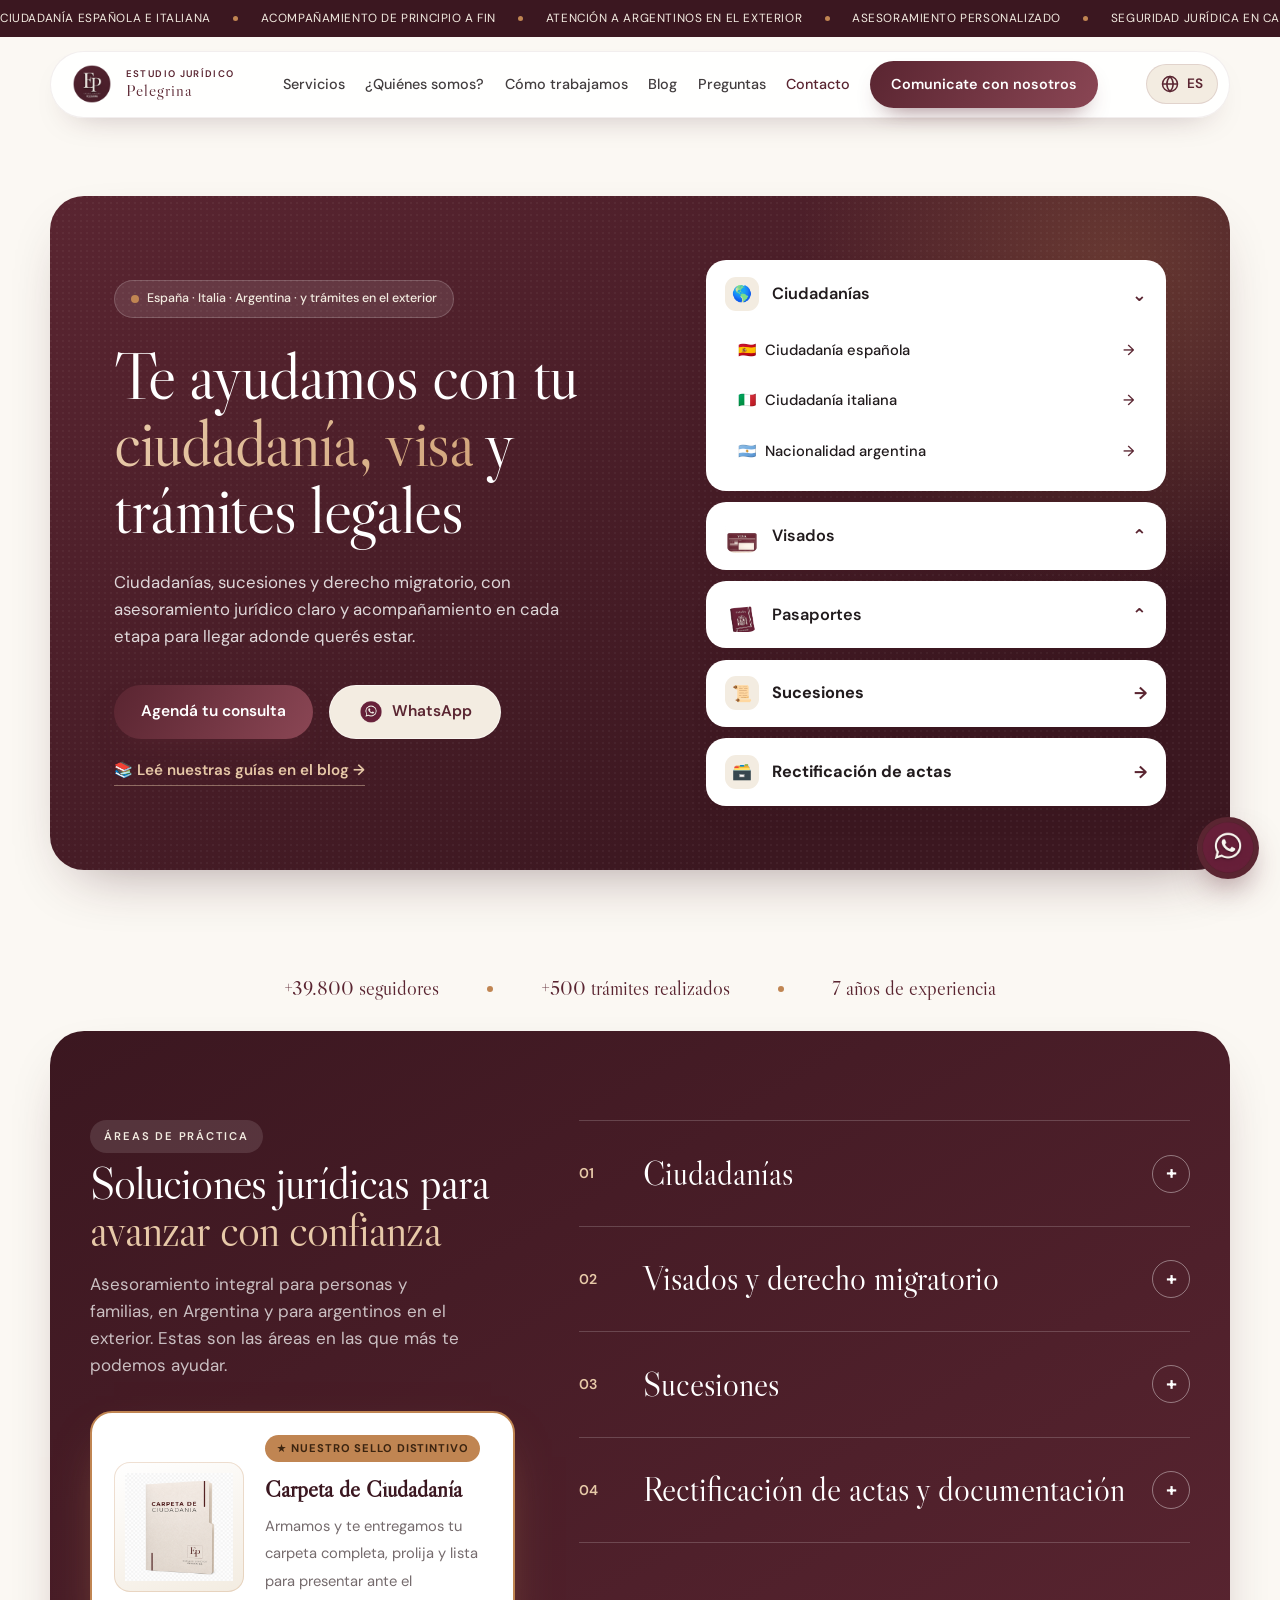
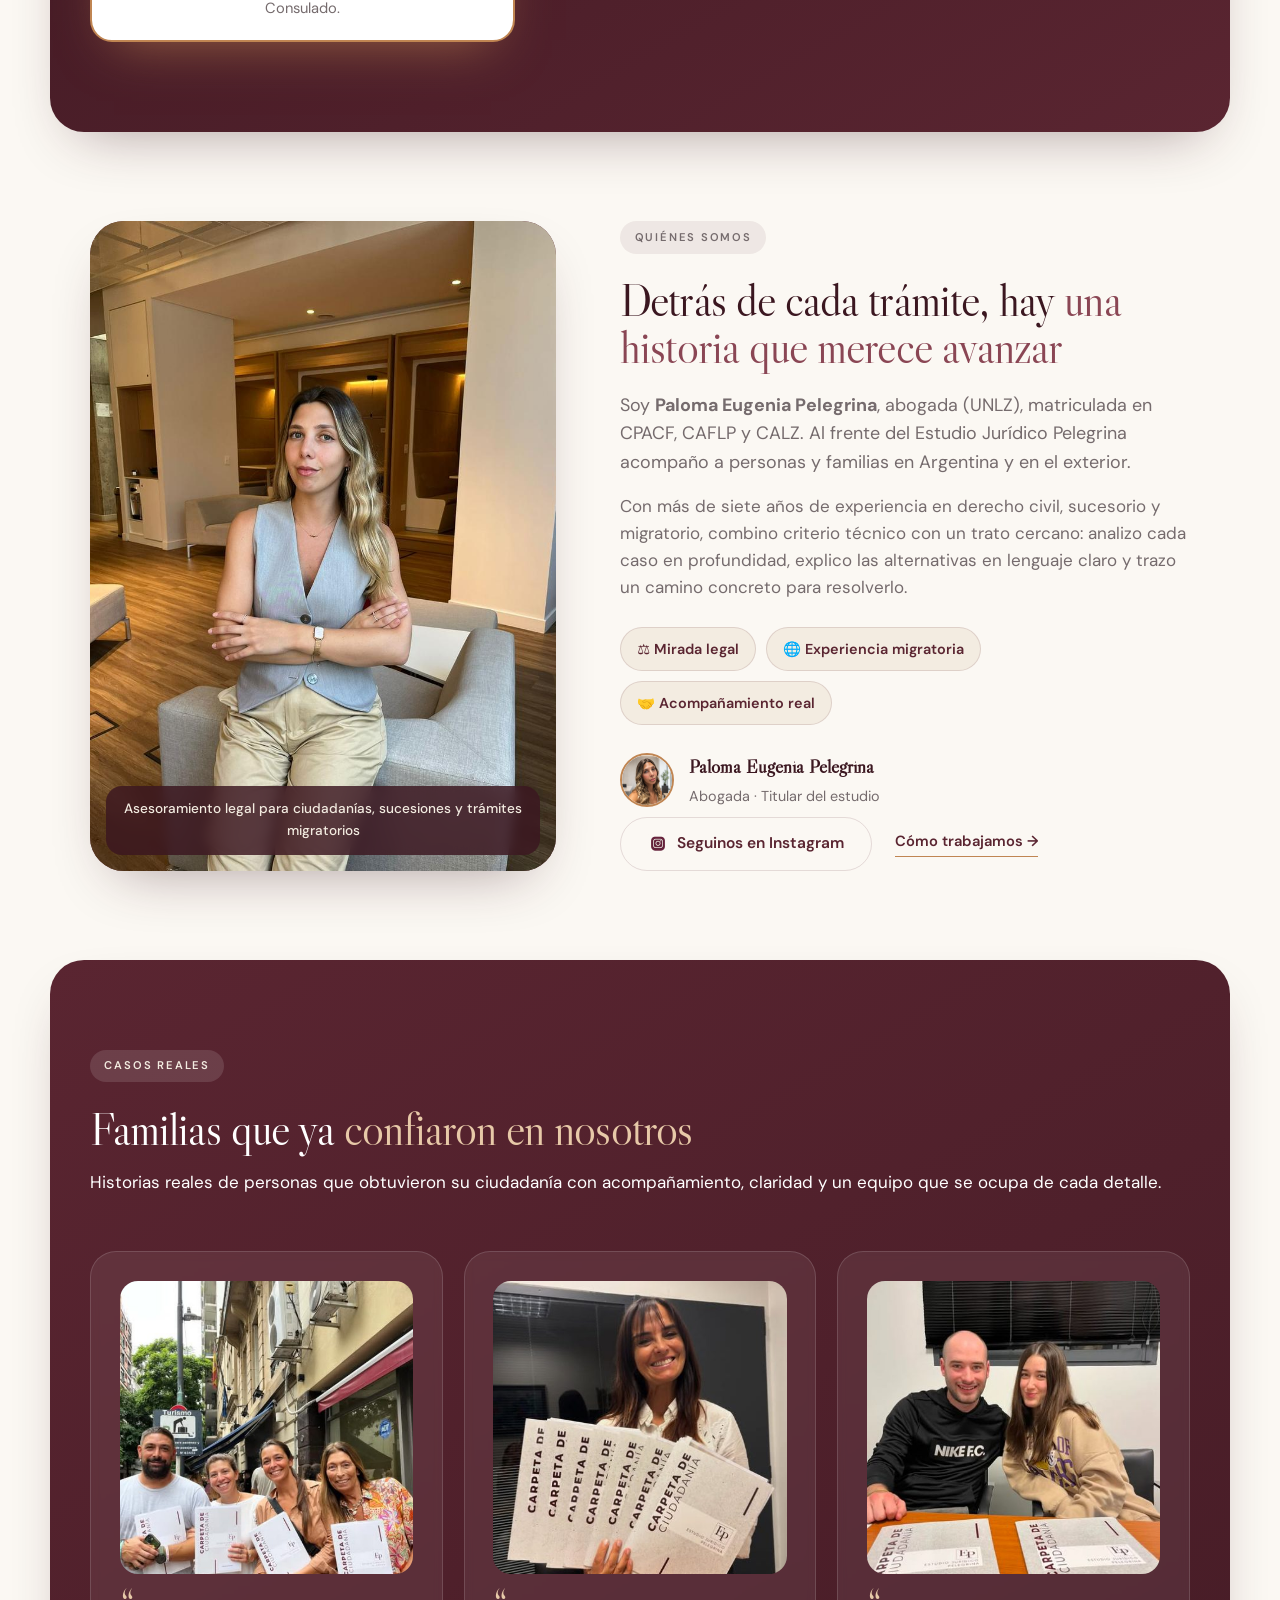
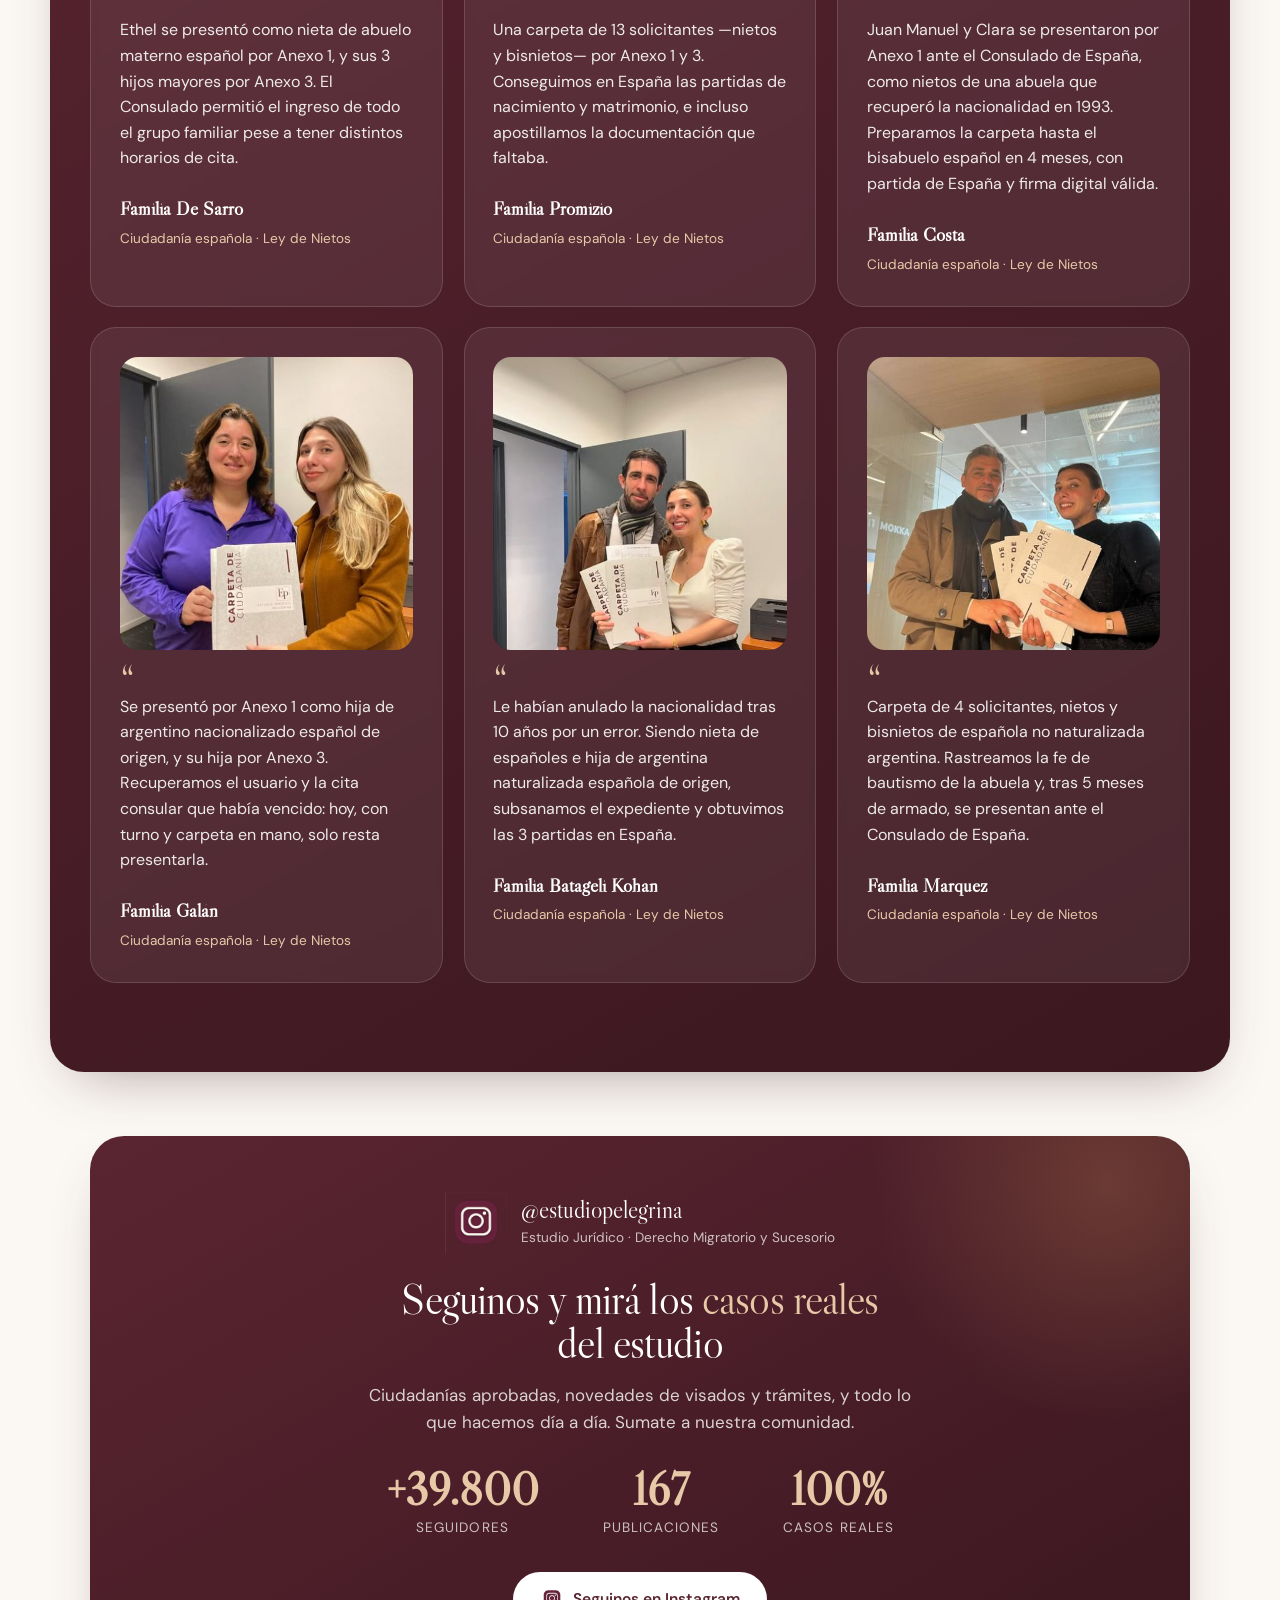
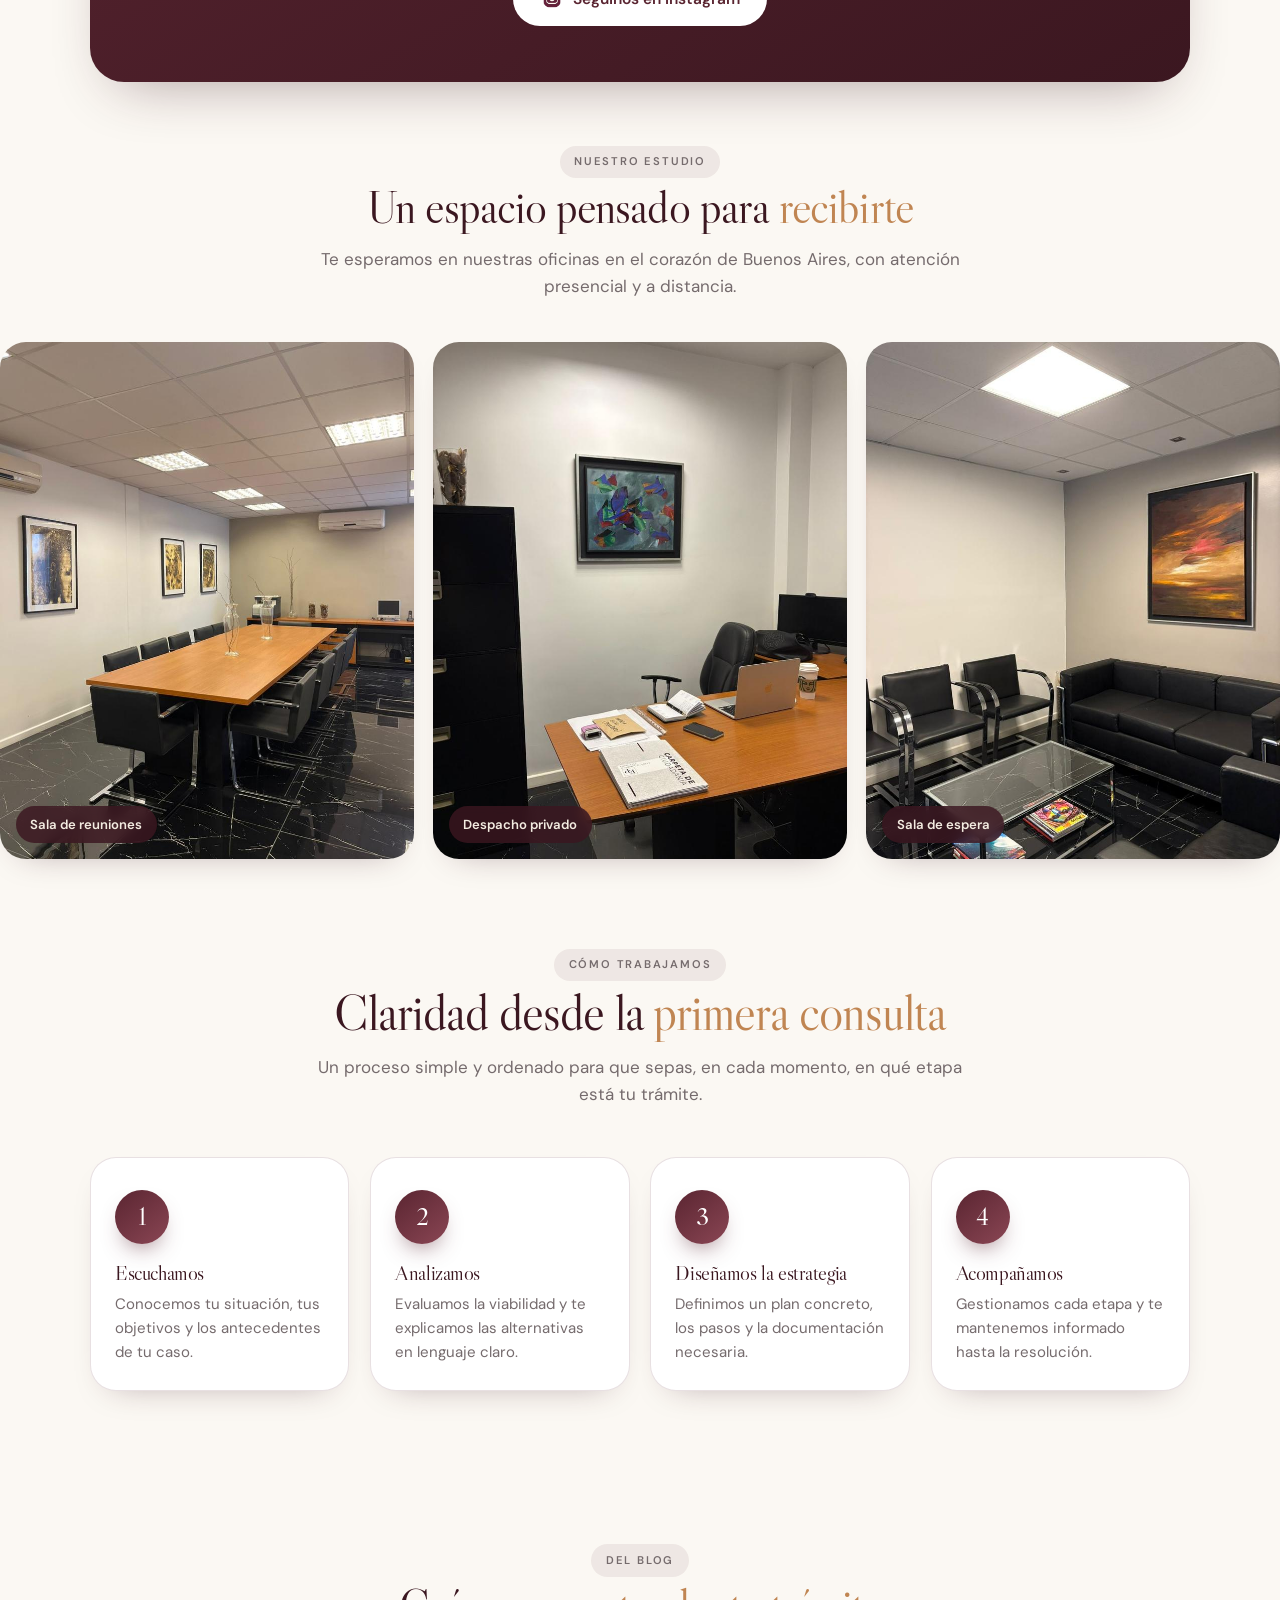
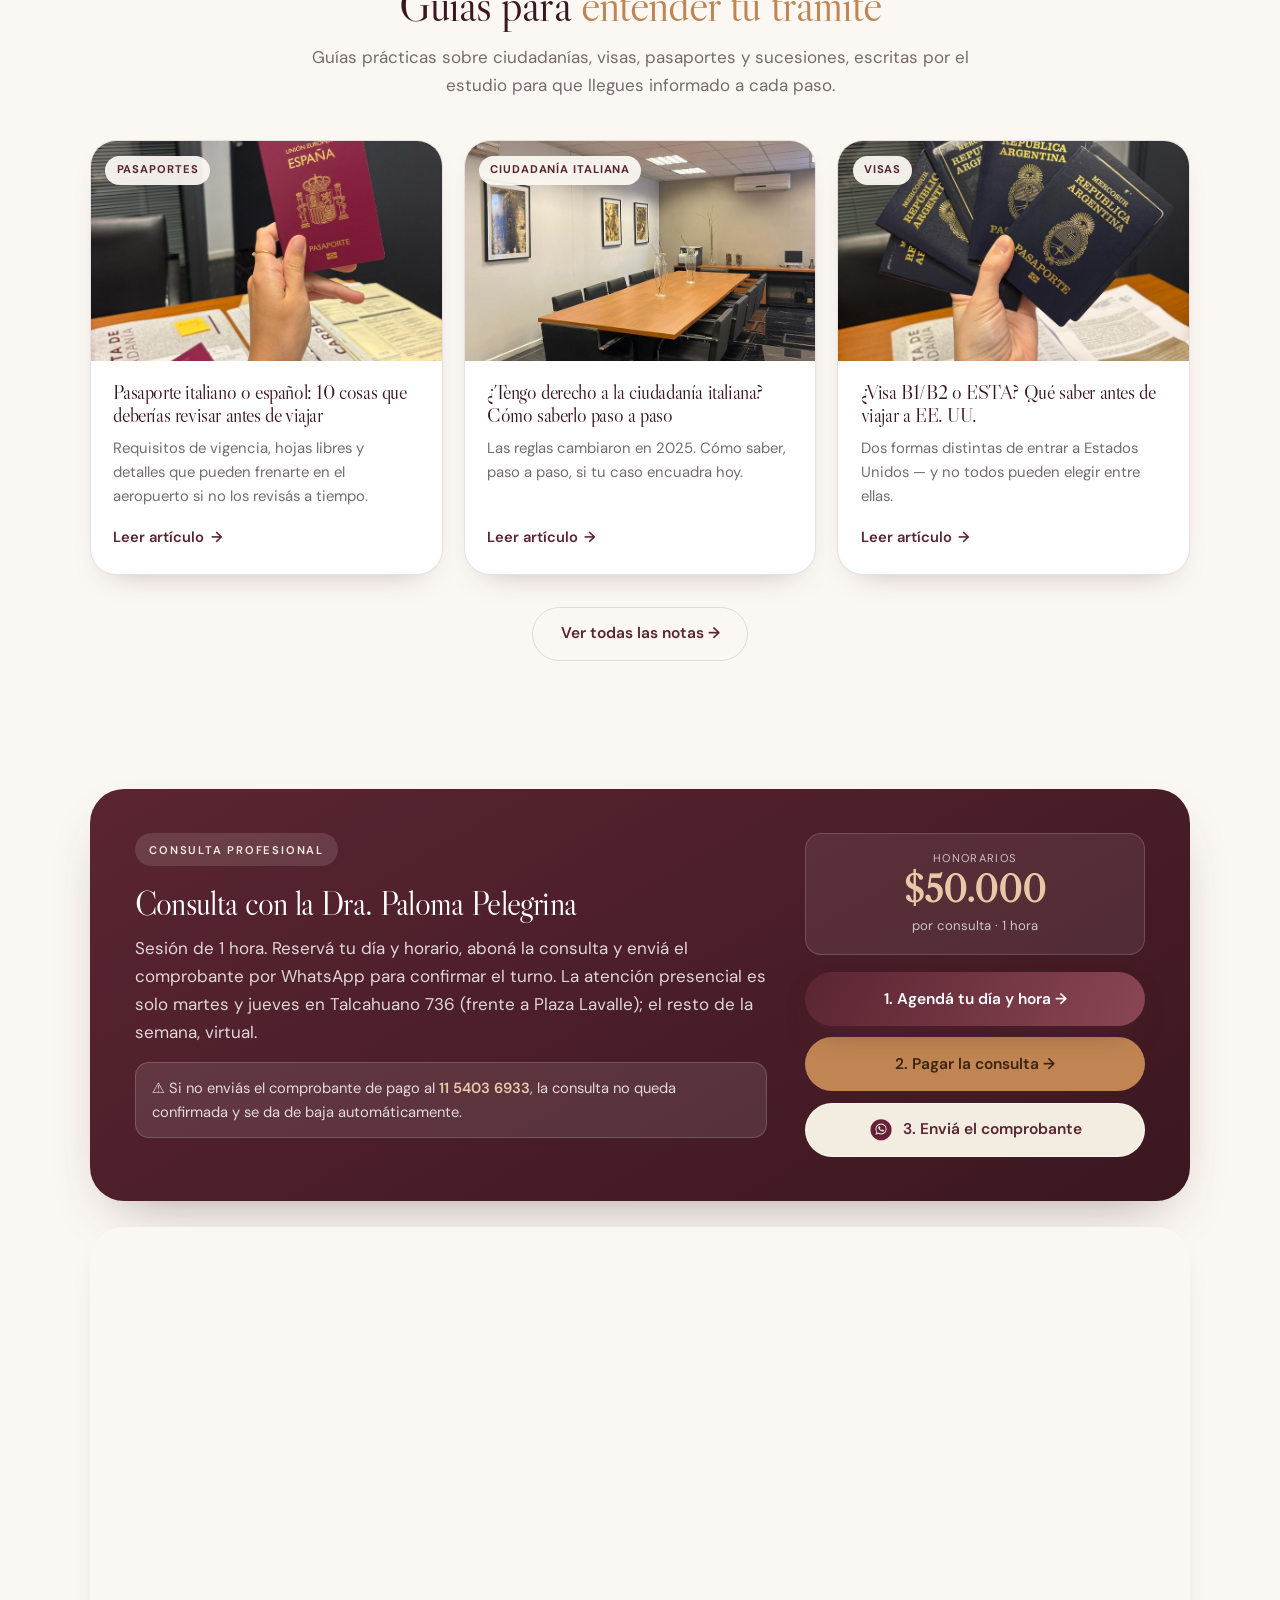
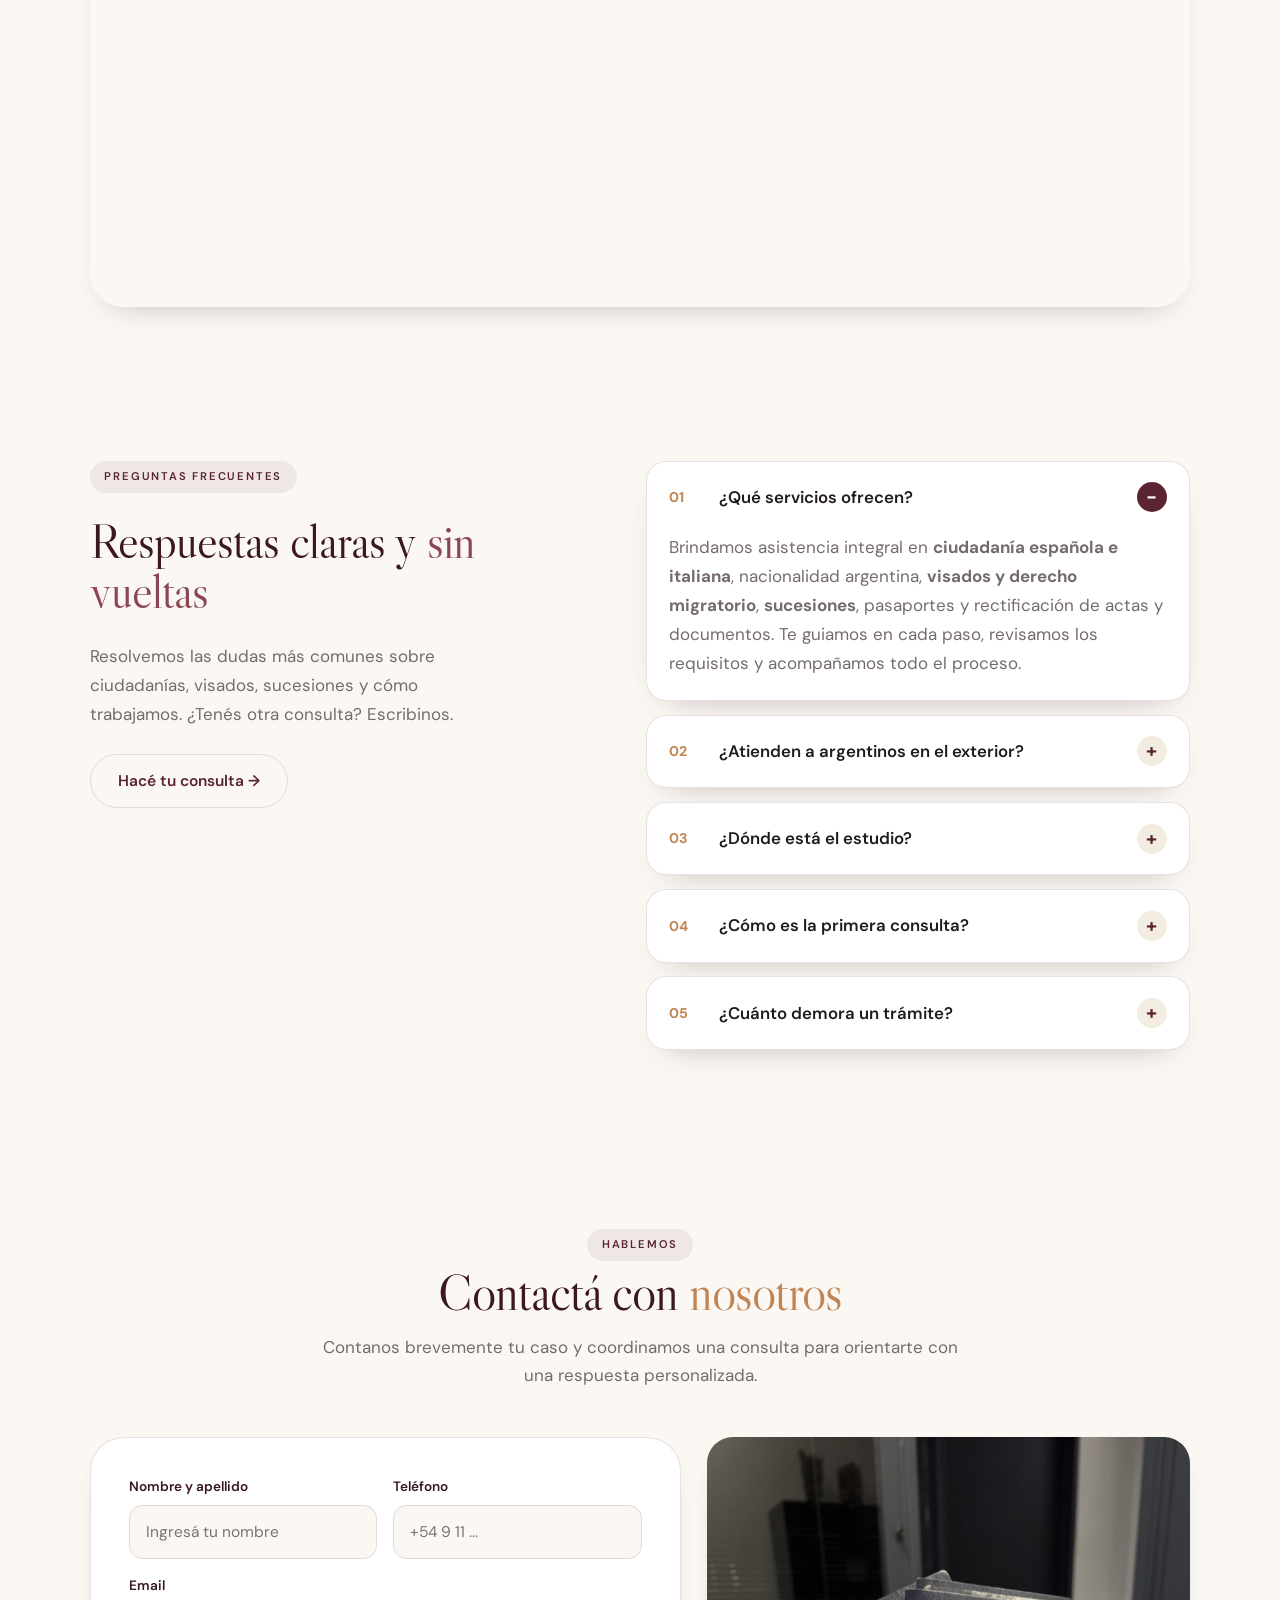
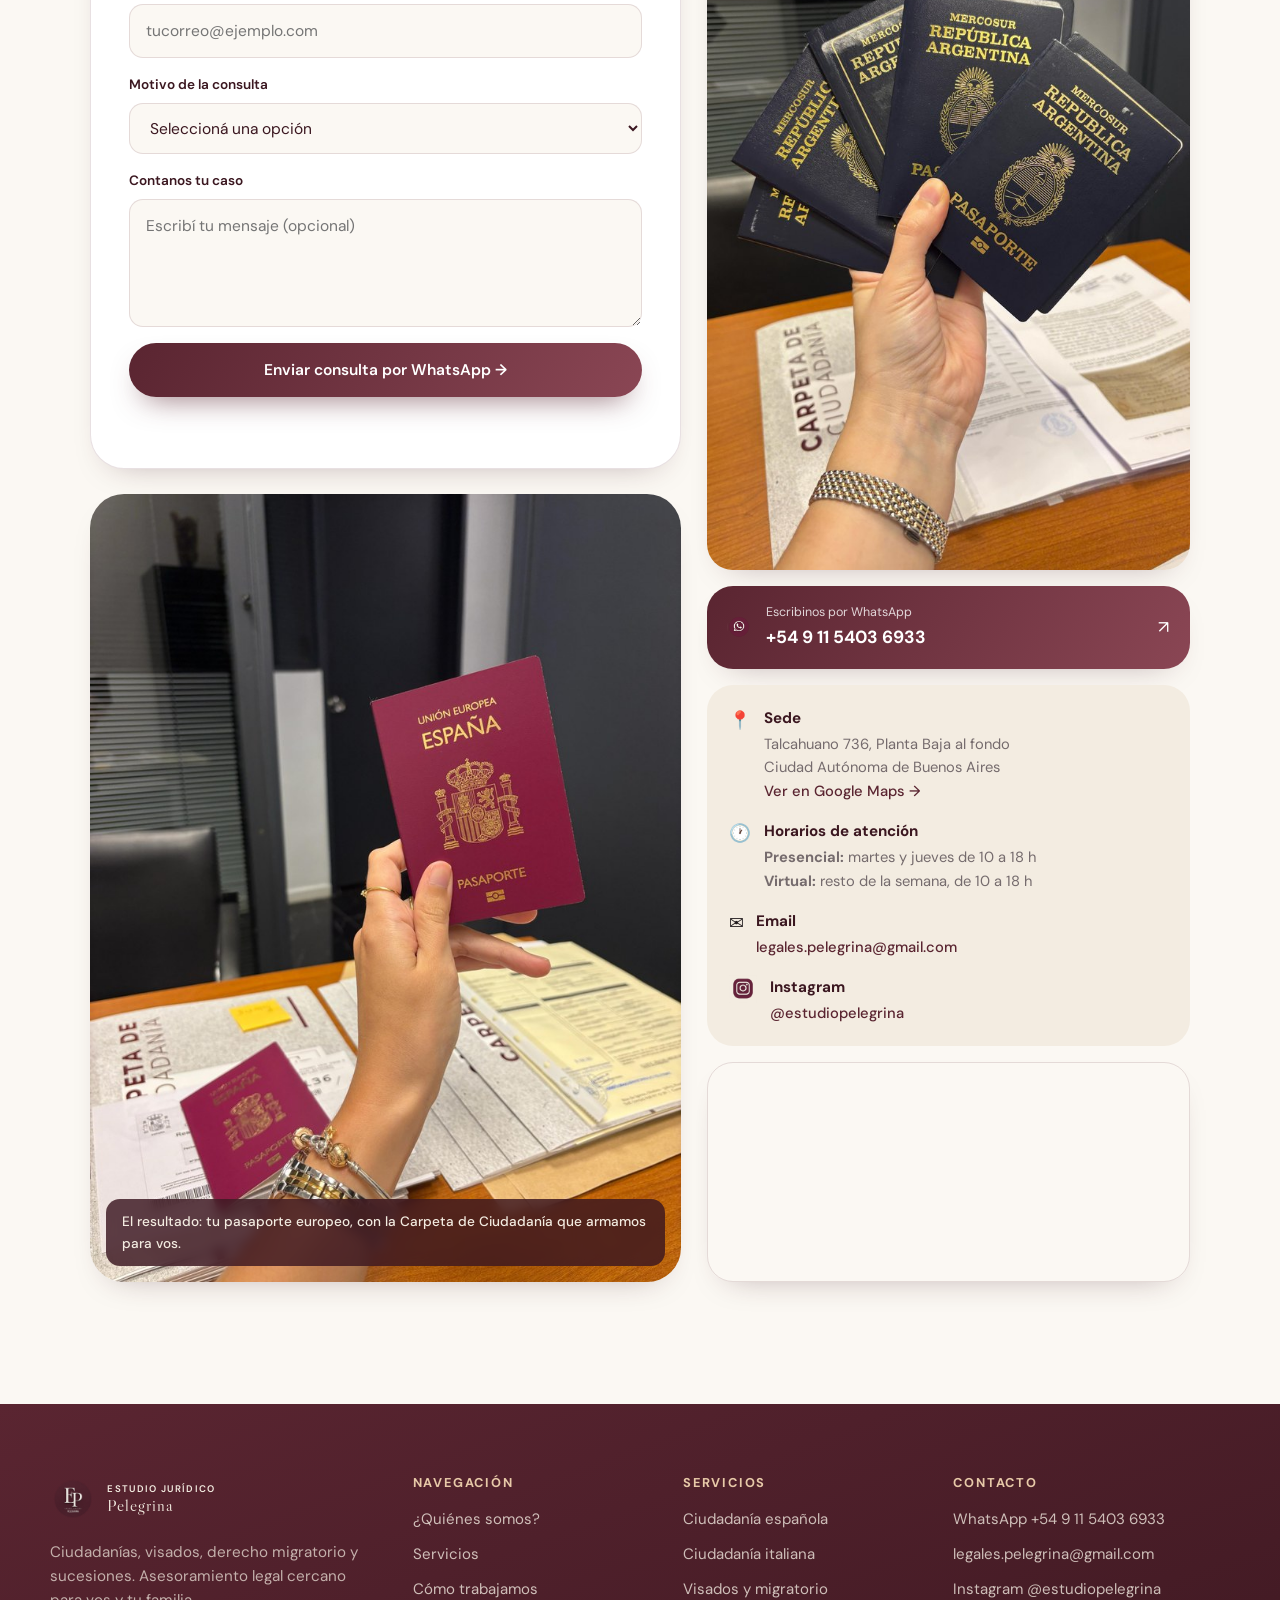
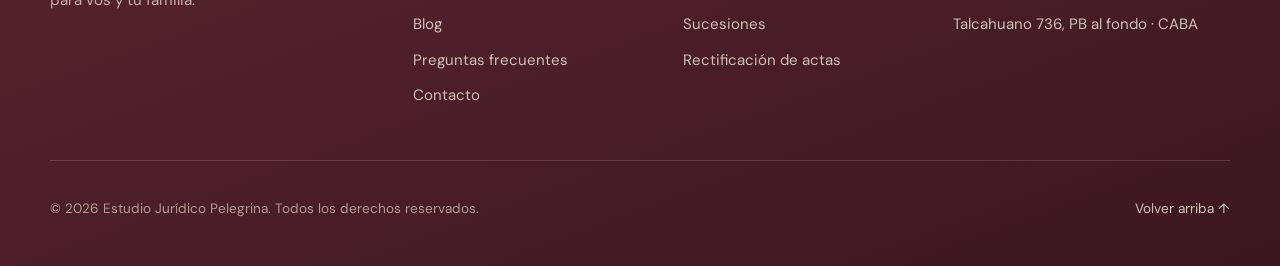
==== index.html @ 00e7d19c "Cambiar CTA del menú a "Comunicate con nosotros" que abre WhatsApp - El botón destacado del menú (vi" ====
<!doctype html>
<html lang="es">
<head>
  <meta charset="UTF-8">
  <meta name="viewport" content="width=device-width,initial-scale=1">
  <meta name="description" content="Estudio Jurídico Pelegrina. Ciudadanías española e italiana, visados, derecho migratorio y sucesiones. Asesoramiento legal cercano en Buenos Aires y para argentinos en el exterior.">
  <meta name="theme-color" content="#5A2531">
  <meta property="og:type" content="website">
  <meta property="og:locale" content="es_AR">
  <meta property="og:url" content="https://estudiopelegrina.com.ar/">
  <meta property="og:title" content="Estudio Jurídico Pelegrina · Ciudadanías, visados y sucesiones">
  <meta property="og:description" content="Ciudadanía española e italiana, visados, derecho migratorio y sucesiones. Asesoramiento legal cercano para vos y tu familia.">
  <meta property="og:image" content="https://estudiopelegrina.com.ar/oficina-1.jpg">
  <meta name="twitter:card" content="summary_large_image">
  <script type="application/ld+json">
  {
    "@context": "https://schema.org",
    "@type": "LegalService",
    "name": "Estudio Jurídico Pelegrina",
    "description": "Estudio jurídico especializado en ciudadanía española e italiana, visados, derecho migratorio y sucesiones. Asesoramiento legal para personas y familias en Argentina y en el exterior.",
    "url": "https://estudiopelegrina.com.ar/",
    "logo": "https://estudiopelegrina.com.ar/logo.png",
    "image": "https://estudiopelegrina.com.ar/oficina-1.jpg",
    "telephone": "+5491154036933",
    "email": "legales.pelegrina@gmail.com",
    "priceRange": "$$",
    "address": {
      "@type": "PostalAddress",
      "streetAddress": "Talcahuano 736, Planta Baja al fondo",
      "addressLocality": "Ciudad Autónoma de Buenos Aires",
      "addressRegion": "CABA",
      "addressCountry": "AR"
    },
    "areaServed": ["Argentina", "España", "Italia", "Estados Unidos"],
    "openingHoursSpecification": [{
      "@type": "OpeningHoursSpecification",
      "dayOfWeek": ["Tuesday", "Thursday"],
      "opens": "10:00",
      "closes": "18:00"
    }],
    "founder": {
      "@type": "Person",
      "name": "Paloma Eugenia Pelegrina",
      "jobTitle": "Abogada"
    },
    "knowsAbout": ["Ciudadanía española", "Ciudadanía italiana", "Nacionalidad argentina", "Derecho migratorio", "Visados", "Sucesiones", "Rectificación de actas"],
    "sameAs": ["https://www.instagram.com/estudiopelegrina/"],
    "hasOfferCatalog": {
      "@type": "OfferCatalog",
      "name": "Áreas de práctica",
      "itemListElement": [
        {"@type": "Offer", "itemOffered": {"@type": "Service", "name": "Ciudadanía española e italiana"}},
        {"@type": "Offer", "itemOffered": {"@type": "Service", "name": "Visados y derecho migratorio"}},
        {"@type": "Offer", "itemOffered": {"@type": "Service", "name": "Sucesiones"}},
        {"@type": "Offer", "itemOffered": {"@type": "Service", "name": "Rectificación de actas y documentación"}}
      ]
    }
  }
  </script>
  <title>Estudio Jurídico Pelegrina · Ciudadanías, visados y sucesiones</title>
  <link rel="icon" href="logo.png" type="image/png">
  <link rel="apple-touch-icon" href="logo.png">
  <link rel="preconnect" href="https://fonts.googleapis.com">
  <link rel="preconnect" href="https://fonts.gstatic.com" crossorigin>
  <link href="https://fonts.googleapis.com/css2?family=DM+Sans:opsz,wght@9..40,400;9..40,500;9..40,600;9..40,700&family=Libre+Caslon+Display&display=swap" rel="stylesheet">
  <link rel="stylesheet" href="styles.css?v=12">
  <link rel="stylesheet" href="responsive.css?v=14">
</head>
<body>

  <!-- TICKER -->
  <div class="ticker" aria-hidden="true">
    <div class="ticker-track">
      <span data-i18n="tk.1">Ciudadanía española e italiana</span><i></i>
      <span data-i18n="tk.2">Acompañamiento de principio a fin</span><i></i>
      <span data-i18n="tk.3">Atención a argentinos en el exterior</span><i></i>
      <span data-i18n="tk.4">Asesoramiento personalizado</span><i></i>
      <span data-i18n="tk.5">Seguridad jurídica en cada paso</span><i></i>
      <span data-i18n="tk.1">Ciudadanía española e italiana</span><i></i>
      <span data-i18n="tk.2">Acompañamiento de principio a fin</span><i></i>
      <span data-i18n="tk.3">Atención a argentinos en el exterior</span><i></i>
      <span data-i18n="tk.4">Asesoramiento personalizado</span><i></i>
      <span data-i18n="tk.5">Seguridad jurídica en cada paso</span><i></i>
    </div>
  </div>

  <!-- NAV -->
  <header class="nav-wrap" id="inicio">
    <div class="nav-shell">
      <a class="brand" href="#inicio" aria-label="Estudio Jurídico Pelegrina · Inicio">
        <img src="logo.png" alt="Estudio Jurídico Pelegrina" class="brand-logo">
        <span class="brand-text"><b data-i18n="brand.sub">Estudio Jurídico</b><small>Pelegrina</small></span>
      </a>
      <nav class="nav-links" aria-label="Navegación principal">
        <a href="#servicios" data-i18n="nav.servicios">Servicios</a>
        <a href="#estudio" data-i18n="nav.quienes">¿Quiénes somos?</a>
        <a href="#metodo" data-i18n="nav.metodo">Cómo trabajamos</a>
        <a href="blog/" data-i18n="nav.blog">Blog</a>
        <a href="#faq" data-i18n="nav.faq">Preguntas</a>
        <a href="#contacto" data-i18n="nav.contacto">Contacto</a>
        <a class="nav-cta" href="https://wa.me/5491154036933" target="_blank" rel="noopener" data-i18n="nav.cta">Comunicate con nosotros</a>
      </nav>
      <div class="nav-right">
        <div class="lang-switch">
          <button class="lang-btn" aria-haspopup="true" aria-expanded="false" aria-label="Cambiar idioma / Change language">
            <svg viewBox="0 0 24 24" width="20" height="20" aria-hidden="true" fill="none" stroke="currentColor" stroke-width="1.8"><circle cx="12" cy="12" r="9"/><path d="M3 12h18M12 3c2.5 2.5 3.8 5.7 3.8 9S14.5 18.5 12 21C9.5 18.5 8.2 15.3 8.2 12S9.5 5.5 12 3z"/></svg>
            <span class="lang-current">ES</span>
          </button>
          <div class="lang-menu" role="menu">
            <button data-lang="es" role="menuitem">🇪🇸 Español</button>
            <button data-lang="en" role="menuitem">🇬🇧 English</button>
            <button data-lang="it" role="menuitem">🇮🇹 Italiano</button>
          </div>
        </div>
        <button class="menu-btn" aria-expanded="false" aria-label="Abrir menú">
          <span></span><span></span><span></span>
        </button>
      </div>
    </div>
  </header>

  <main>

    <!-- HERO -->
    <section class="hero">
      <div class="hero-bg" aria-hidden="true"></div>
      <div class="hero-inner">
        <div class="hero-copy reveal">
          <p class="hero-pill"><i></i> <span data-i18n="hero.pill">España · Italia · Argentina · y trámites en el exterior</span></p>
          <h1 data-i18n="hero.h1">Te ayudamos con tu <em>ciudadanía, visa</em> y trámites legales</h1>
          <p class="hero-lead" data-i18n="hero.lead">Ciudadanías, sucesiones y derecho migratorio, con asesoramiento jurídico claro y acompañamiento en cada etapa para llegar adonde querés estar.</p>
          <div class="hero-actions">
            <a class="btn btn-primary" href="#consulta" data-i18n="hero.cta">Agendá tu consulta</a>
            <a class="btn btn-whatsapp" href="https://wa.me/5491154036933" target="_blank" rel="noopener">
              <img src="icono-whatsapp.png" class="wa-ico" alt=""> WhatsApp
            </a>
          </div>
          <a class="hero-blog-link" href="blog/" data-i18n="hero.bloglink">📚 Leé nuestras guías en el blog →</a>
        </div>

        <aside class="hero-panel reveal" aria-label="Áreas de práctica">
          <details class="acc-card" open>
            <summary><span class="acc-ico">🌎</span><strong data-i18n="acc.ciud">Ciudadanías</strong><b class="chev">⌃</b></summary>
            <div class="acc-body">
              <a href="#contacto"><span>🇪🇸</span> <span data-i18n="acc.ciud.esp">Ciudadanía española</span> <em>→</em></a>
              <a href="#contacto"><span>🇮🇹</span> <span data-i18n="acc.ciud.ita">Ciudadanía italiana</span> <em>→</em></a>
              <a href="#contacto"><span>🇦🇷</span> <span data-i18n="acc.ciud.arg">Nacionalidad argentina</span> <em>→</em></a>
            </div>
          </details>
          <details class="acc-card">
            <summary><span class="acc-ico img"><img src="icono-visa.png" alt=""></span><strong data-i18n="acc.visa">Visados</strong><b class="chev">⌃</b></summary>
            <div class="acc-body">
              <a href="#contacto"><span>🇺🇸</span> <span data-i18n="acc.visa.b1b2">Visa B1-B2 EEUU</span> <em>→</em></a>
              <a href="#contacto"><span>🇺🇸</span> <span data-i18n="acc.visa.esta">E.S.T.A. EEUU</span> <em>→</em></a>
            </div>
          </details>
          <details class="acc-card">
            <summary><span class="acc-ico img"><img src="icono-pasaporte.png" alt=""></span><strong data-i18n="acc.pas">Pasaportes</strong><b class="chev">⌃</b></summary>
            <div class="acc-body">
              <a href="#contacto"><span>🇮🇹</span> <span data-i18n="acc.pas.ita">Pasaporte italiano</span> <em>→</em></a>
              <a href="#contacto"><span>🇪🇸</span> <span data-i18n="acc.pas.esp">Pasaporte español</span> <em>→</em></a>
            </div>
          </details>
          <a class="acc-card simple" href="#contacto"><span class="acc-ico">📜</span><strong data-i18n="acc.suc">Sucesiones</strong><b>→</b></a>
          <a class="acc-card simple" href="#contacto"><span class="acc-ico">🗃️</span><strong data-i18n="acc.rect">Rectificación de actas</strong><b>→</b></a>
        </aside>
      </div>
    </section>

    <!-- TRUST STRIP -->
    <div class="trust">
      <span data-i18n="trust.1">+39.800 seguidores</span><i></i>
      <span data-i18n="trust.2">+500 trámites realizados</span><i></i>
      <span data-i18n="trust.3">7 años de experiencia</span>
    </div>

    <!-- SERVICIOS -->
    <section class="services" id="servicios">
      <div class="services-head reveal">
        <p class="eyebrow light" data-i18n="svc.eyebrow">Áreas de práctica</p>
        <h2 data-i18n="svc.h2">Soluciones jurídicas para <em>avanzar con confianza</em></h2>
        <p data-i18n="svc.p">Asesoramiento integral para personas y familias, en Argentina y para argentinos en el exterior. Estas son las áreas en las que más te podemos ayudar.</p>
        <div class="carpeta-feature">
          <div class="carpeta-img"><img src="icono-carpeta.png" alt="Carpeta de Ciudadanía del Estudio Jurídico Pelegrina"></div>
          <div class="carpeta-text">
            <span class="carpeta-badge" data-i18n="carpeta.badge">★ Nuestro sello distintivo</span>
            <b data-i18n="carpeta.title">Carpeta de Ciudadanía</b>
            <span class="carpeta-desc" data-i18n="carpeta.desc">Armamos y te entregamos tu carpeta completa, prolija y lista para presentar ante el Consulado.</span>
          </div>
        </div>
      </div>
      <div class="service-list">
        <article class="reveal">
          <button aria-expanded="false"><small>01</small><span data-i18n="svc1.title">Ciudadanías</span><b>+</b></button>
          <div class="svc-panel"><p data-i18n="svc1.desc">Ciudadanía española e italiana y nacionalidad argentina: análisis de viabilidad, búsqueda y reunión de documentación, armado de carpeta y seguimiento por vía administrativa, consular o judicial.</p></div>
        </article>
        <article class="reveal">
          <button aria-expanded="false"><small>02</small><span data-i18n="svc2.title">Visados y derecho migratorio</span><b>+</b></button>
          <div class="svc-panel"><p data-i18n="svc2.desc">Visado americano, residencias, radicaciones y regularización migratoria. Trámites de extranjería, pasaportes y expedientes ante organismos y consulados, según tu destino y proyecto.</p></div>
        </article>
        <article class="reveal">
          <button aria-expanded="false"><small>03</small><span data-i18n="svc3.title">Sucesiones</span><b>+</b></button>
          <div class="svc-panel"><p data-i18n="svc3.desc">Inicio y seguimiento de procesos sucesorios: demanda, testimonios, planillas, oficios y escritos. Planificación para ordenar y proteger el patrimonio familiar.</p></div>
        </article>
        <article class="reveal">
          <button aria-expanded="false"><small>04</small><span data-i18n="svc4.title">Rectificación de actas y documentación</span><b>+</b></button>
          <div class="svc-panel"><p data-i18n="svc4.desc">Corrección de errores en partidas y documentos (nombres, fechas, datos), gestión de testimonios y trámites necesarios para que tu carpeta avance sin demoras.</p></div>
        </article>
      </div>
    </section>

    <!-- QUIÉNES SOMOS -->
    <section class="about" id="estudio">
      <div class="about-media reveal">
        <div class="about-media-main">
          <img loading="lazy" src="paloma-ejecutiva.jpg" alt="Paloma Eugenia Pelegrina, abogada del Estudio Jurídico Pelegrina">
          <div class="about-media-tag" data-i18n="about.tag">Asesoramiento legal para ciudadanías, sucesiones y trámites migratorios</div>
        </div>
      </div>
      <div class="about-copy reveal">
        <p class="eyebrow" data-i18n="about.eyebrow">Quiénes somos</p>
        <h2 data-i18n="about.h2">Detrás de cada trámite, hay <em>una historia que merece avanzar</em></h2>
        <p class="lead-dark" data-i18n="about.p1">Soy <strong>Paloma Eugenia Pelegrina</strong>, abogada (UNLZ), matriculada en CPACF, CAFLP y CALZ. Al frente del Estudio Jurídico Pelegrina acompaño a personas y familias en Argentina y en el exterior.</p>
        <p data-i18n="about.p2">Con más de siete años de experiencia en derecho civil, sucesorio y migratorio, combino criterio técnico con un trato cercano: analizo cada caso en profundidad, explico las alternativas en lenguaje claro y trazo un camino concreto para resolverlo.</p>
        <div class="about-badges">
          <span class="badge" data-i18n="about.badge1">⚖️ Mirada legal</span>
          <span class="badge" data-i18n="about.badge2">🌐 Experiencia migratoria</span>
          <span class="badge" data-i18n="about.badge3">🤝 Acompañamiento real</span>
        </div>
        <div class="about-sign">
          <img loading="lazy" src="paloma-selfie.png" alt="Paloma Eugenia Pelegrina">
          <div><b>Paloma Eugenia Pelegrina</b><small data-i18n="about.role">Abogada · Titular del estudio</small></div>
        </div>
        <div class="about-links">
          <a class="btn btn-outline-wine" href="https://www.instagram.com/estudiopelegrina/" target="_blank" rel="noopener"><img class="btn-ico" src="icono-instagram.png" alt=""> <span data-i18n="about.iglink">Seguinos en Instagram</span></a>
          <a class="under" href="#metodo" data-i18n="about.metlink">Cómo trabajamos →</a>
        </div>
      </div>
    </section>

    <!-- TESTIMONIOS -->
    <section class="testi">
      <div class="testi-head reveal">
        <div>
          <p class="eyebrow light" data-i18n="testi.eyebrow">Casos reales</p>
          <h2 data-i18n="testi.h2">Familias que ya <em>confiaron en nosotros</em></h2>
          <p data-i18n="testi.p">Historias reales de personas que obtuvieron su ciudadanía con acompañamiento, claridad y un equipo que se ocupa de cada detalle.</p>
        </div>
        <div class="testi-nav">
          <button class="testi-arrow" data-dir="-1" aria-label="Anterior">‹</button>
          <button class="testi-arrow" data-dir="1" aria-label="Siguiente">›</button>
        </div>
      </div>
      <div class="testi-grid" id="testiTrack">
        <article class="testi-card reveal">
          <div class="testi-photo"><img loading="lazy" src="cliente-desarro.jpg" alt="Familia De Sarro con su Carpeta de Ciudadanía"></div>
          <div class="quote">“</div>
          <p data-i18n="case1">Ethel se presentó como nieta de abuelo materno español por Anexo 1, y sus 3 hijos mayores por Anexo 3. El Consulado permitió el ingreso de todo el grupo familiar pese a tener distintos horarios de cita.</p>
          <div class="testi-person"><b>Familia De Sarro</b><small data-i18n="testi.role">Ciudadanía española · Ley de Nietos</small></div>
        </article>
        <article class="testi-card reveal">
          <div class="testi-photo"><img loading="lazy" src="cliente-promizio.jpg" alt="Cliente de la Familia Promizio con sus Carpetas de Ciudadanía"></div>
          <div class="quote">“</div>
          <p data-i18n="case2">Una carpeta de 13 solicitantes —nietos y bisnietos— por Anexo 1 y 3. Conseguimos en España las partidas de nacimiento y matrimonio, e incluso apostillamos la documentación que faltaba.</p>
          <div class="testi-person"><b>Familia Promizio</b><small data-i18n="testi.role">Ciudadanía española · Ley de Nietos</small></div>
        </article>
        <article class="testi-card reveal">
          <div class="testi-photo"><img loading="lazy" src="cliente-costa.jpg" alt="Familia Costa con su Carpeta de Ciudadanía"></div>
          <div class="quote">“</div>
          <p data-i18n="case3">Juan Manuel y Clara se presentaron por Anexo 1 ante el Consulado de España, como nietos de una abuela que recuperó la nacionalidad en 1993. Preparamos la carpeta hasta el bisabuelo español en 4 meses, con partida de España y firma digital válida.</p>
          <div class="testi-person"><b>Familia Costa</b><small data-i18n="testi.role">Ciudadanía española · Ley de Nietos</small></div>
        </article>
        <article class="testi-card reveal">
          <div class="testi-photo"><img loading="lazy" src="cliente-galan.jpg" alt="Familia Galán con su Carpeta de Ciudadanía"></div>
          <div class="quote">“</div>
          <p data-i18n="case4">Se presentó por Anexo 1 como hija de argentino nacionalizado español de origen, y su hija por Anexo 3. Recuperamos el usuario y la cita consular que había vencido: hoy, con turno y carpeta en mano, solo resta presentarla.</p>
          <div class="testi-person"><b>Familia Galán</b><small data-i18n="testi.role">Ciudadanía española · Ley de Nietos</small></div>
        </article>
        <article class="testi-card reveal">
          <div class="testi-photo"><img loading="lazy" src="cliente-batageli.jpg" alt="Familia Batageli Kohan con su Carpeta de Ciudadanía"></div>
          <div class="quote">“</div>
          <p data-i18n="case5">Le habían anulado la nacionalidad tras 10 años por un error. Siendo nieta de españoles e hija de argentina naturalizada española de origen, subsanamos el expediente y obtuvimos las 3 partidas en España.</p>
          <div class="testi-person"><b>Familia Batageli Kohan</b><small data-i18n="testi.role">Ciudadanía española · Ley de Nietos</small></div>
        </article>
        <article class="testi-card reveal">
          <div class="testi-photo"><img loading="lazy" src="cliente-marquez.jpg" alt="Familia Marquez con su Carpeta de Ciudadanía"></div>
          <div class="quote">“</div>
          <p data-i18n="case6">Carpeta de 4 solicitantes, nietos y bisnietos de española no naturalizada argentina. Rastreamos la fe de bautismo de la abuela y, tras 5 meses de armado, se presentan ante el Consulado de España.</p>
          <div class="testi-person"><b>Familia Marquez</b><small data-i18n="testi.role">Ciudadanía española · Ley de Nietos</small></div>
        </article>
      </div>
      <div class="testi-dots" id="testiDots" aria-hidden="true"></div>
    </section>

    <!-- INSTAGRAM -->
    <section class="ig-cta">
      <div class="ig-card reveal">
        <div class="ig-card-head">
          <img class="ig-card-ico" src="icono-instagram.png" alt="">
          <div>
            <a class="ig-handle" href="https://www.instagram.com/estudiopelegrina/" target="_blank" rel="noopener">@estudiopelegrina</a>
            <span class="ig-tag" data-i18n="ig.tag">Estudio Jurídico · Derecho Migratorio y Sucesorio</span>
          </div>
        </div>
        <h2 data-i18n="ig.h2">Seguinos y mirá los <em>casos reales</em> del estudio</h2>
        <p data-i18n="ig.p">Ciudadanías aprobadas, novedades de visados y trámites, y todo lo que hacemos día a día. Sumate a nuestra comunidad.</p>
        <div class="ig-stats">
          <div><b data-count="39800" data-prefix="+">+39.800</b><small data-i18n="ig.stat1">Seguidores</small></div>
          <div><b data-count="167">167</b><small data-i18n="ig.stat2">Publicaciones</small></div>
          <div><b>100%</b><small data-i18n="ig.stat3">Casos reales</small></div>
        </div>
        <a class="btn ig-btn" href="https://www.instagram.com/estudiopelegrina/" target="_blank" rel="noopener">
          <img class="wa-ico" src="icono-instagram.png" alt=""> <span data-i18n="ig.btn">Seguinos en Instagram</span>
        </a>
      </div>
    </section>

    <!-- GALERÍA ESTUDIO -->
    <section class="gallery">
      <div class="gallery-head reveal">
        <p class="eyebrow" data-i18n="gal.eyebrow">Nuestro estudio</p>
        <h2 data-i18n="gal.h2">Un espacio pensado para <em>recibirte</em></h2>
        <p data-i18n="gal.p">Te esperamos en nuestras oficinas en el corazón de Buenos Aires, con atención presencial y a distancia.</p>
      </div>
      <div class="gallery-grid">
        <figure class="reveal"><img loading="lazy" src="oficina-1.jpg" alt="Sala de reuniones del estudio"><figcaption data-i18n="gal.cap1">Sala de reuniones</figcaption></figure>
        <figure class="reveal"><img loading="lazy" src="oficina-2.jpg" alt="Despacho privado del estudio"><figcaption data-i18n="gal.cap2">Despacho privado</figcaption></figure>
        <figure class="reveal"><img loading="lazy" src="oficina-3.jpg" alt="Sala de espera del estudio"><figcaption data-i18n="gal.cap3">Sala de espera</figcaption></figure>
      </div>
    </section>

    <!-- CÓMO TRABAJAMOS -->
    <section class="process" id="metodo">
      <div class="process-head reveal">
        <p class="eyebrow" data-i18n="proc.eyebrow">Cómo trabajamos</p>
        <h2 data-i18n="proc.h2">Claridad desde la <em>primera consulta</em></h2>
        <p data-i18n="proc.p">Un proceso simple y ordenado para que sepas, en cada momento, en qué etapa está tu trámite.</p>
      </div>
      <ol class="steps">
        <li class="step-card reveal"><span class="step-num">1</span><h3 data-i18n="step1.h3">Escuchamos</h3><p data-i18n="step1.p">Conocemos tu situación, tus objetivos y los antecedentes de tu caso.</p></li>
        <li class="step-card reveal"><span class="step-num">2</span><h3 data-i18n="step2.h3">Analizamos</h3><p data-i18n="step2.p">Evaluamos la viabilidad y te explicamos las alternativas en lenguaje claro.</p></li>
        <li class="step-card reveal"><span class="step-num">3</span><h3 data-i18n="step3.h3">Diseñamos la estrategia</h3><p data-i18n="step3.p">Definimos un plan concreto, los pasos y la documentación necesaria.</p></li>
        <li class="step-card reveal"><span class="step-num">4</span><h3 data-i18n="step4.h3">Acompañamos</h3><p data-i18n="step4.p">Gestionamos cada etapa y te mantenemos informado hasta la resolución.</p></li>
      </ol>
    </section>

    <!-- DEL BLOG -->
    <section class="home-blog" id="blog">
      <div class="home-blog-head reveal">
        <p class="eyebrow" data-i18n="homeblog.eyebrow">Del blog</p>
        <h2 data-i18n="homeblog.h2">Guías para <em>entender tu trámite</em></h2>
        <p data-i18n="homeblog.p">Guías prácticas sobre ciudadanías, visas, pasaportes y sucesiones, escritas por el estudio para que llegues informado a cada paso.</p>
      </div>
      <div class="home-blog-grid">
        <a class="hb-card reveal" href="blog/pasaporte-italiano-espanol-antes-de-viajar.html">
          <div class="hb-media"><span class="hb-tag" data-i18n="homeblog.1.tag">Pasaportes</span><img loading="lazy" src="pasaporte-carpeta.jpg" alt="Pasaportes españoles junto a la Carpeta de Ciudadanía"></div>
          <div class="hb-body">
            <h3 data-i18n="homeblog.1.title">Pasaporte italiano o español: 10 cosas que deberías revisar antes de viajar</h3>
            <p data-i18n="homeblog.1.p">Requisitos de vigencia, hojas libres y detalles que pueden frenarte en el aeropuerto si no los revisás a tiempo.</p>
            <span class="hb-more" data-i18n="blog.read">Leer artículo</span>
          </div>
        </a>
        <a class="hb-card reveal" href="blog/tengo-derecho-ciudadania-italiana.html">
          <div class="hb-media"><span class="hb-tag" data-i18n="homeblog.2.tag">Ciudadanía italiana</span><img loading="lazy" src="oficina-1.jpg" alt="Sala de reuniones del Estudio Jurídico Pelegrina"></div>
          <div class="hb-body">
            <h3 data-i18n="homeblog.2.title">¿Tengo derecho a la ciudadanía italiana? Cómo saberlo paso a paso</h3>
            <p data-i18n="homeblog.2.p">Las reglas cambiaron en 2025. Cómo saber, paso a paso, si tu caso encuadra hoy.</p>
            <span class="hb-more" data-i18n="blog.read">Leer artículo</span>
          </div>
        </a>
        <a class="hb-card reveal" href="blog/visa-b1-b2-o-esta-estados-unidos.html">
          <div class="hb-media"><span class="hb-tag" data-i18n="homeblog.3.tag">Visas</span><img loading="lazy" src="visas.jpg" alt="Pasaportes argentinos junto a la Carpeta de Ciudadanía"></div>
          <div class="hb-body">
            <h3 data-i18n="homeblog.3.title">¿Visa B1/B2 o ESTA? Qué saber antes de viajar a EE. UU.</h3>
            <p data-i18n="homeblog.3.p">Dos formas distintas de entrar a Estados Unidos — y no todos pueden elegir entre ellas.</p>
            <span class="hb-more" data-i18n="blog.read">Leer artículo</span>
          </div>
        </a>
      </div>
      <div class="home-blog-actions reveal">
        <a class="btn btn-outline-wine" href="blog/" data-i18n="homeblog.btn">Ver todas las notas →</a>
      </div>
    </section>

    <!-- CONSULTA PROFESIONAL -->
    <section class="consulta-section" id="consulta">
      <div class="consulta-card reveal">
        <div class="consulta-info">
          <p class="eyebrow light" data-i18n="consulta.eyebrow">Consulta profesional</p>
          <h3 data-i18n="consulta.h3">Consulta con la Dra. Paloma Pelegrina</h3>
          <p data-i18n="consulta.p">Sesión de 1 hora. Reservá tu día y horario, aboná la consulta y enviá el comprobante por WhatsApp para confirmar el turno. La atención presencial es solo martes y jueves en Talcahuano 736 (frente a Plaza Lavalle); el resto de la semana, virtual.</p>
          <p class="consulta-note" data-i18n="consulta.note">⚠️ Si no enviás el comprobante de pago al <a href="https://wa.me/5491154036933" target="_blank" rel="noopener">11 5403 6933</a>, la consulta no queda confirmada y se da de baja automáticamente.</p>
        </div>
        <div class="consulta-side">
          <div class="consulta-price"><small data-i18n="consulta.price.label">Honorarios</small><b>$50.000</b><span data-i18n="consulta.price.span">por consulta · 1 hora</span></div>
          <a class="btn btn-primary block" href="#cal" data-i18n="consulta.btn1">1. Agendá tu día y hora →</a>
          <a class="btn btn-pago block" href="https://mpago.la/2AJY2kn" target="_blank" rel="noopener" data-i18n="consulta.btn2">2. Pagar la consulta →</a>
          <a class="btn btn-whatsapp block" href="https://wa.me/5491154036933" target="_blank" rel="noopener"><img src="icono-whatsapp.png" class="wa-ico" alt=""> <span data-i18n="consulta.btn3">3. Enviá el comprobante</span></a>
        </div>
      </div>
      <div class="calendly-wrap reveal" id="cal">
        <div class="calendly-inline-widget" data-url="https://calendly.com/estudiopelegrina?hide_gdpr_banner=1&background_color=fbf8f3&primary_color=5a2531&text_color=211b1d" style="min-width:320px;height:680px"></div>
      </div>
    </section>

    <!-- FAQ -->
    <section class="faq" id="faq">
      <div class="faq-left reveal">
        <p class="eyebrow" data-i18n="faq.eyebrow">Preguntas frecuentes</p>
        <h2 data-i18n="faq.h2">Respuestas claras y <em>sin vueltas</em></h2>
        <p class="faq-intro" data-i18n="faq.intro">Resolvemos las dudas más comunes sobre ciudadanías, visados, sucesiones y cómo trabajamos. ¿Tenés otra consulta? Escribinos.</p>
        <a class="btn btn-outline-wine" href="#contacto" data-i18n="faq.cta">Hacé tu consulta →</a>
      </div>
      <div class="faq-list reveal">
        <article class="faq-item open">
          <button aria-expanded="true"><small>01</small><span data-i18n="faq1.q">¿Qué servicios ofrecen?</span><b>−</b></button>
          <div class="faq-panel"><p data-i18n="faq1.a">Brindamos asistencia integral en <strong>ciudadanía española e italiana</strong>, nacionalidad argentina, <strong>visados y derecho migratorio</strong>, <strong>sucesiones</strong>, pasaportes y rectificación de actas y documentos. Te guiamos en cada paso, revisamos los requisitos y acompañamos todo el proceso.</p></div>
        </article>
        <article class="faq-item">
          <button aria-expanded="false"><small>02</small><span data-i18n="faq2.q">¿Atienden a argentinos en el exterior?</span><b>+</b></button>
          <div class="faq-panel"><p data-i18n="faq2.a">Sí. Trabajamos con clientes dentro y fuera del país. Coordinamos la consulta por videollamada o WhatsApp y gestionamos la documentación a distancia, con seguimiento permanente.</p></div>
        </article>
        <article class="faq-item">
          <button aria-expanded="false"><small>03</small><span data-i18n="faq3.q">¿Dónde está el estudio?</span><b>+</b></button>
          <div class="faq-panel"><p data-i18n="faq3.a">El estudio está en <strong>Talcahuano 736, Planta Baja al fondo</strong>, en la Ciudad Autónoma de Buenos Aires. La consulta puede ser presencial o a distancia, según lo que te resulte más cómodo.</p></div>
        </article>
        <article class="faq-item">
          <button aria-expanded="false"><small>04</small><span data-i18n="faq4.q">¿Cómo es la primera consulta?</span><b>+</b></button>
          <div class="faq-panel"><p data-i18n="faq4.a">En la primera consulta escuchamos tu caso, evaluamos la viabilidad y te explicamos las alternativas y los pasos a seguir. A partir de ahí definimos juntos una estrategia concreta.</p></div>
        </article>
        <article class="faq-item">
          <button aria-expanded="false"><small>05</small><span data-i18n="faq5.q">¿Cuánto demora un trámite?</span><b>+</b></button>
          <div class="faq-panel"><p data-i18n="faq5.a">Depende del tipo de trámite y del organismo interviniente. En la consulta te damos una estimación realista y, durante el proceso, te mantenemos informado de cada avance.</p></div>
        </article>
      </div>
    </section>

    <!-- CONTACTO -->
    <section class="contact" id="contacto">
      <div class="contact-head reveal">
        <p class="eyebrow light" data-i18n="contact.eyebrow">Hablemos</p>
        <h2 data-i18n="contact.h2">Contactá con <em>nosotros</em></h2>
        <p data-i18n="contact.p">Contanos brevemente tu caso y coordinamos una consulta para orientarte con una respuesta personalizada.</p>
      </div>

      <div class="contact-grid">
        <div class="contact-left">
        <div class="contact-form-wrap reveal">
          <form id="form" class="contact-form">
            <div class="two">
              <label><span data-i18n="form.nombre">Nombre y apellido</span><input name="nombre" placeholder="Ingresá tu nombre" data-i18n-ph="ph.nombre" required></label>
              <label><span data-i18n="form.tel">Teléfono</span><input name="telefono" placeholder="+54 9 11 ..." inputmode="tel"></label>
            </div>
            <label><span data-i18n="form.email">Email</span><input type="email" name="email" placeholder="tucorreo@ejemplo.com" required></label>
            <label><span data-i18n="form.area">Motivo de la consulta</span><select name="area" required>
              <option value="" data-i18n="form.opt0">Seleccioná una opción</option>
              <option data-i18n="form.opt1">Ciudadanía española</option>
              <option data-i18n="form.opt2">Ciudadanía italiana</option>
              <option data-i18n="form.opt3">Nacionalidad argentina</option>
              <option data-i18n="form.opt4">Visados y migratorio</option>
              <option data-i18n="form.opt5">Sucesiones</option>
              <option data-i18n="form.opt6">Rectificación de actas</option>
              <option data-i18n="form.opt7">Otro</option>
            </select></label>
            <label><span data-i18n="form.mensaje">Contanos tu caso</span><textarea name="mensaje" rows="4" placeholder="Escribí tu mensaje (opcional)" data-i18n-ph="ph.mensaje"></textarea></label>
            <button class="btn btn-primary block" type="submit" data-i18n="form.submit">Enviar consulta por WhatsApp →</button>
            <p class="form-status" aria-live="polite"></p>
          </form>
        </div>
        <figure class="contact-pass reveal">
          <img loading="lazy" src="pasaporte-carpeta.jpg?v=2" alt="Pasaportes españoles obtenidos junto a la Carpeta de Ciudadanía del estudio">
          <figcaption data-i18n="pass.caption">El resultado: tu pasaporte europeo, con la Carpeta de Ciudadanía que armamos para vos.</figcaption>
        </figure>
        </div>

        <aside class="contact-aside reveal">
          <div class="contact-photo">
            <img loading="lazy" src="visas.jpg" alt="Pasaportes argentinos junto a la Carpeta de Ciudadanía del estudio">
          </div>
          <a class="contact-cta wa" href="https://wa.me/5491154036933" target="_blank" rel="noopener">
            <img src="icono-whatsapp.png" class="wa-ico" alt="">
            <span><small data-i18n="contact.cta.small">Escribinos por WhatsApp</small><b>+54 9 11 5403 6933</b></span>
            <em>↗</em>
          </a>
          <div class="contact-info">
            <div class="info-row"><span>📍</span><div><b data-i18n="info.sede">Sede</b><p data-i18n="info.sede.addr">Talcahuano 736, Planta Baja al fondo<br>Ciudad Autónoma de Buenos Aires<br><a href="https://www.google.com/maps/search/?api=1&query=Talcahuano+736+CABA" target="_blank" rel="noopener">Ver en Google Maps →</a></p></div></div>
            <div class="info-row"><span>🕐</span><div><b data-i18n="info.horarios">Horarios de atención</b><p data-i18n="info.horarios.text"><strong>Presencial:</strong> martes y jueves de 10 a 18 h<br><strong>Virtual:</strong> resto de la semana, de 10 a 18 h</p></div></div>
            <div class="info-row"><span>✉️</span><div><b data-i18n="info.email">Email</b><p><a href="mailto:legales.pelegrina@gmail.com">legales.pelegrina@gmail.com</a></p></div></div>
            <div class="info-row"><img class="ico-inline" src="icono-instagram.png" alt=""><div><b>Instagram</b><p><a href="https://www.instagram.com/estudiopelegrina/" target="_blank" rel="noopener">@estudiopelegrina</a></p></div></div>
          </div>
          <div class="contact-map">
            <iframe title="Ubicación del Estudio Jurídico Pelegrina" src="https://www.google.com/maps?q=Talcahuano%20736,%20CABA&output=embed" loading="lazy" referrerpolicy="no-referrer-when-downgrade"></iframe>
          </div>
        </aside>
      </div>
    </section>
  </main>

  <!-- FOOTER -->
  <footer class="footer">
    <div class="footer-grid">
      <div class="footer-brand">
        <a class="brand" href="#inicio">
          <img src="logo.png" alt="Estudio Jurídico Pelegrina" class="brand-logo">
          <span class="brand-text"><b data-i18n="brand.sub">Estudio Jurídico</b><small>Pelegrina</small></span>
        </a>
        <p data-i18n="footer.desc">Ciudadanías, visados, derecho migratorio y sucesiones. Asesoramiento legal cercano para vos y tu familia.</p>
      </div>
      <div class="footer-col">
        <h4 data-i18n="footer.nav">Navegación</h4>
        <a href="#estudio" data-i18n="nav.quienes">¿Quiénes somos?</a>
        <a href="#servicios" data-i18n="nav.servicios">Servicios</a>
        <a href="#metodo" data-i18n="nav.metodo">Cómo trabajamos</a>
        <a href="blog/" data-i18n="nav.blog">Blog</a>
        <a href="#faq" data-i18n="footer.faq">Preguntas frecuentes</a>
        <a href="#contacto" data-i18n="nav.contacto">Contacto</a>
      </div>
      <div class="footer-col">
        <h4 data-i18n="footer.serv">Servicios</h4>
        <a href="#contacto" data-i18n="acc.ciud.esp">Ciudadanía española</a>
        <a href="#contacto" data-i18n="acc.ciud.ita">Ciudadanía italiana</a>
        <a href="#contacto" data-i18n="svc2.title">Visados y migratorio</a>
        <a href="#contacto" data-i18n="acc.suc">Sucesiones</a>
        <a href="#contacto" data-i18n="acc.rect">Rectificación de actas</a>
      </div>
      <div class="footer-col">
        <h4 data-i18n="nav.contacto">Contacto</h4>
        <a href="https://wa.me/5491154036933" target="_blank" rel="noopener">WhatsApp +54 9 11 5403 6933</a>
        <a href="mailto:legales.pelegrina@gmail.com">legales.pelegrina@gmail.com</a>
        <a href="https://www.instagram.com/estudiopelegrina/" target="_blank" rel="noopener">Instagram @estudiopelegrina</a>
        <a href="https://www.google.com/maps/search/?api=1&query=Talcahuano+736+CABA" target="_blank" rel="noopener">Talcahuano 736, PB al fondo · CABA</a>
      </div>
    </div>
    <div class="footer-bottom">
      <p>© <span id="year"></span> <span data-i18n="footer.copy">Estudio Jurídico Pelegrina. Todos los derechos reservados.</span></p>
      <a href="#inicio" data-i18n="footer.top">Volver arriba ↑</a>
    </div>
  </footer>

  <a class="float-wa" href="https://wa.me/5491154036933" target="_blank" rel="noopener" aria-label="Consultar por WhatsApp">
    <img src="icono-whatsapp.png" alt="">
    <span class="float-wa-pulse"></span>
  </a>

  <!-- Barra de progreso de scroll -->
  <div class="scroll-progress" id="scrollProgress" aria-hidden="true"></div>

  <script src="https://assets.calendly.com/assets/external/widget.js" async></script>
  <script src="i18n.js?v=13"></script>
  <script src="script.js?v=11"></script>
</body>
</html>
---- styles.css ----
/* ===== ESTUDIO JURÍDICO PELEGRINA — rediseño ===== */
:root{
  --wine:#5A2531;          /* bordó principal */
  --wine-dark:#3B1720;     /* bordó profundo */
  --wine-soft:#8A4654;     /* malva / hover */
  --cream:#F3ECE1;         /* marfil */
  --paper:#FBF8F3;         /* fondo general */
  --gold:#C08552;          /* acento cálido */
  --gold-soft:#E7C9A8;
  --ink:#211B1D;           /* texto */
  --muted:#756B6D;         /* texto secundario */
  --line:rgba(90,37,49,.14);
  --shadow:0 24px 60px -28px rgba(59,23,32,.45);
  --shadow-sm:0 14px 34px -22px rgba(59,23,32,.4);
  --radius:26px;
  --radius-lg:34px;
  --serif:"Libre Caslon Display",Georgia,serif;
  --sans:"DM Sans",system-ui,Arial,sans-serif;
}
*{box-sizing:border-box}
html{scroll-behavior:smooth}
body{margin:0;background:var(--paper);color:var(--ink);font-family:var(--sans);font-size:17px;line-height:1.6;-webkit-font-smoothing:antialiased;overflow-x:hidden}
a{color:inherit;text-decoration:none}
img{max-width:100%;display:block}
button,input,select,textarea{font:inherit;color:inherit}
h1,h2,h3,h4{font-family:var(--serif);font-weight:400;margin:0;letter-spacing:-.02em;line-height:1.02}
section{position:relative}
em{font-style:normal}

.eyebrow{display:inline-block;margin:0 0 1.1rem;text-transform:uppercase;letter-spacing:.16em;font-size:.7rem;font-weight:600;color:var(--wine);background:rgba(90,37,49,.08);padding:.45rem .9rem;border-radius:100px}
.eyebrow.light{color:var(--cream);background:rgba(255,255,255,.12)}

.btn{display:inline-flex;align-items:center;justify-content:center;gap:.55rem;min-height:54px;padding:0 1.7rem;border:0;border-radius:100px;cursor:pointer;font-weight:600;font-size:.97rem;transition:transform .2s ease,box-shadow .2s ease,background .2s ease}
.btn:hover{transform:translateY(-2px)}
.btn-primary{background:linear-gradient(120deg,var(--wine),var(--wine-soft));color:#fff;box-shadow:0 14px 30px -14px rgba(90,37,49,.7)}
.btn-primary:hover{box-shadow:0 18px 36px -14px rgba(90,37,49,.85)}
.btn-whatsapp{background:var(--cream);color:var(--wine);border:1px solid rgba(255,255,255,.5)}
.btn-outline-wine{background:transparent;color:var(--wine);border:1.5px solid var(--line)}
.btn-outline-wine:hover{background:var(--wine);color:#fff;border-color:var(--wine)}
.btn.block{width:100%}
.wa-dot{width:12px;height:12px;border-radius:50%;background:#25d366;box-shadow:0 0 0 4px rgba(37,211,102,.22)}
.under{display:inline-flex;align-items:center;font-weight:600;font-size:.92rem;color:var(--wine);border-bottom:1.5px solid var(--gold);padding-bottom:3px}

/* reveal animation */
.reveal{opacity:0;transform:translateY(26px);transition:opacity .7s ease,transform .7s ease}
.reveal.visible{opacity:1;transform:none}

/* ===== TICKER ===== */
.ticker{background:var(--wine-dark);color:var(--cream);overflow:hidden;font-size:.74rem;letter-spacing:.05em;text-transform:uppercase}
.ticker-track{display:flex;align-items:center;gap:1.4rem;white-space:nowrap;padding:.55rem 0;width:max-content;animation:ticker 32s linear infinite}
.ticker-track i{width:5px;height:5px;border-radius:50%;background:var(--gold)}
@keyframes ticker{from{transform:translateX(0)}to{transform:translateX(-50%)}}

/* ===== NAV ===== */
.nav-wrap{position:sticky;top:0;z-index:50;padding:.9rem clamp(1rem,4vw,2.5rem);display:flex;justify-content:center}
.nav-shell{width:min(1180px,100%);background:rgba(255,255,255,.9);backdrop-filter:blur(12px);border:1px solid rgba(90,37,49,.08);border-radius:100px;box-shadow:var(--shadow-sm);display:flex;align-items:center;justify-content:space-between;padding:.55rem .7rem .55rem 1.1rem}
.brand{display:flex;align-items:center;gap:.7rem}
.brand-logo{width:46px;height:46px;border-radius:50%;object-fit:cover}
.brand-text{display:grid;line-height:1;text-transform:uppercase;color:var(--wine)}
.brand-text b{font-size:.6rem;font-weight:600;letter-spacing:.14em}
.brand-text small{font-family:var(--serif);font-size:1.05rem;letter-spacing:.06em;margin-top:.2rem;text-transform:none}
.nav-links{display:flex;align-items:center;gap:clamp(.6rem,1.6vw,1.7rem);font-size:.9rem;font-weight:500}
.nav-links a{color:var(--ink);opacity:.85;transition:opacity .2s}
.nav-links a:hover{opacity:1;color:var(--wine)}
.nav-cta{background:linear-gradient(120deg,var(--wine),var(--wine-soft));color:#fff!important;opacity:1!important;padding:.75rem 1.3rem;border-radius:100px;font-weight:600;box-shadow:0 12px 24px -14px rgba(90,37,49,.8)}
.nav-cta:hover{transform:translateY(-1px)}
.nav-right{display:flex;align-items:center;gap:.6rem}
/* selector de idioma */
.lang-switch{position:relative}
.lang-btn{display:flex;align-items:center;gap:.4rem;background:var(--cream);color:var(--wine);border:1px solid rgba(90,37,49,.12);border-radius:100px;padding:.5rem .8rem;cursor:pointer;font-weight:600;font-size:.85rem;transition:background .2s}
.lang-btn:hover{background:#fff}
.lang-btn svg{flex-shrink:0}
.lang-current{letter-spacing:.05em}
.lang-menu{position:absolute;right:0;top:calc(100% + .55rem);background:#fff;border:1px solid var(--line);border-radius:14px;box-shadow:var(--shadow);padding:.4rem;display:none;flex-direction:column;gap:.15rem;min-width:160px;z-index:70}
.lang-switch.open .lang-menu{display:flex}
.lang-menu button{display:flex;align-items:center;gap:.55rem;background:none;border:0;text-align:left;padding:.6rem .7rem;border-radius:10px;cursor:pointer;font-size:.92rem;font-weight:500;color:var(--ink);transition:background .15s}
.lang-menu button:hover{background:var(--cream)}
.lang-menu button.active{background:var(--wine);color:#fff}
.menu-btn{display:none;flex-direction:column;gap:5px;width:46px;height:46px;border:0;background:var(--cream);border-radius:50%;cursor:pointer;align-items:center;justify-content:center}
.menu-btn span{width:20px;height:2px;background:var(--wine);border-radius:2px;transition:.3s}
.menu-btn[aria-expanded=true] span:nth-child(1){transform:translateY(7px) rotate(45deg)}
.menu-btn[aria-expanded=true] span:nth-child(2){opacity:0}
.menu-btn[aria-expanded=true] span:nth-child(3){transform:translateY(-7px) rotate(-45deg)}

/* ===== HERO ===== */
.hero{padding:clamp(2rem,5vw,4.5rem) clamp(1rem,4vw,2.5rem) clamp(3rem,6vw,5rem)}
.hero-inner{position:relative;width:min(1180px,100%);margin:0 auto;background:linear-gradient(150deg,var(--wine) 0%,var(--wine-dark) 78%);border-radius:var(--radius-lg);box-shadow:var(--shadow);color:#fff;display:grid;grid-template-columns:1.08fr .92fr;gap:clamp(2rem,4vw,4rem);align-items:center;padding:clamp(2.4rem,5vw,4.6rem);overflow:hidden}
.hero-bg{display:none}
.hero-inner:before{content:"";position:absolute;width:46rem;height:46rem;border-radius:50%;background:radial-gradient(circle at center,rgba(192,133,82,.28),transparent 62%);right:-16rem;top:-18rem;pointer-events:none}
.hero-inner:after{content:"";position:absolute;inset:0;background:url('data:image/svg+xml;utf8,<svg xmlns="http://www.w3.org/2000/svg" width="6" height="6"><circle cx="1" cy="1" r="1" fill="white" opacity="0.05"/></svg>');pointer-events:none}
.hero-copy{position:relative;z-index:2}
.hero-pill{display:inline-flex;align-items:center;gap:.5rem;margin:0 0 1.6rem;font-size:.78rem;font-weight:500;color:var(--cream);background:rgba(255,255,255,.1);border:1px solid rgba(255,255,255,.18);padding:.5rem 1rem;border-radius:100px}
.hero-pill i{width:8px;height:8px;border-radius:50%;background:var(--gold)}
.hero h1{font-size:clamp(2.7rem,5.2vw,4.6rem);line-height:1}
.hero h1 em{background:linear-gradient(100deg,var(--gold-soft),var(--gold));-webkit-background-clip:text;background-clip:text;-webkit-text-fill-color:transparent}
.hero-lead{max-width:30rem;margin:1.6rem 0 0;color:rgba(255,255,255,.82);font-size:1.05rem}
.hero-actions{display:flex;flex-wrap:wrap;gap:1rem;margin-top:2.2rem}
.hero-blog-link{display:inline-flex;align-items:center;gap:.45rem;margin-top:1.2rem;color:var(--gold-soft);font-weight:600;font-size:.95rem;border-bottom:1.5px solid rgba(231,201,168,.45);padding-bottom:3px;transition:color .2s,border-color .2s}
.hero-blog-link:hover{color:#fff;border-color:var(--gold)}

/* hero accordion panel */
.hero-panel{position:relative;z-index:2;display:flex;flex-direction:column;gap:.7rem}
.acc-card{background:#fff;color:var(--ink);border-radius:20px;box-shadow:var(--shadow-sm);overflow:hidden}
.acc-card summary{list-style:none;display:flex;align-items:center;gap:.8rem;padding:1.05rem 1.2rem;cursor:pointer;font-weight:600}
.acc-card summary::-webkit-details-marker{display:none}
.acc-ico{width:34px;height:34px;border-radius:11px;background:var(--cream);display:grid;place-items:center;font-size:1rem}
.acc-card summary strong{flex:1;font-weight:600;font-size:1.02rem}
.acc-card .chev{color:var(--wine);transition:transform .3s;font-size:1.1rem}
.acc-card[open] .chev{transform:rotate(180deg)}
.acc-body{padding:0 1.2rem 1rem;display:grid;gap:.3rem}
.acc-body a{display:flex;align-items:center;gap:.6rem;padding:.7rem .8rem;border-radius:12px;font-size:.92rem;font-weight:500;color:var(--ink);transition:background .2s}
.acc-body a em{margin-left:auto;color:var(--wine)}
.acc-body a:hover{background:var(--cream)}
.acc-card.simple{display:flex;align-items:center;gap:.8rem;padding:1.05rem 1.2rem;font-weight:600}
.acc-card.simple strong{flex:1;font-size:1.02rem}
.acc-card.simple b{color:var(--wine)}
.acc-card.simple:hover{transform:translateY(-2px);transition:transform .2s}

/* ===== TRUST ===== */
.trust{display:flex;flex-wrap:wrap;align-items:center;justify-content:center;gap:clamp(1rem,4vw,3rem);padding:1.6rem;color:var(--wine);font-family:var(--serif);font-size:clamp(1.1rem,1.6vw,1.45rem)}
.trust i{width:6px;height:6px;border-radius:50%;background:var(--gold)}

/* ===== SECTION SHELL ===== */
.about,.stats,.services,.process,.testi,.faq,.contact{width:min(1180px,100%);margin:0 auto;padding:clamp(3.5rem,7vw,6.5rem) clamp(1.2rem,4vw,2.5rem)}

/* ===== ABOUT ===== */
.about{display:grid;grid-template-columns:.9fr 1.1fr;gap:clamp(2rem,5vw,4.5rem);align-items:stretch}
.about-media{display:flex}
.about-media-main{flex:1;display:flex}
.about-media-tag{position:absolute;left:1rem;right:1rem;bottom:1rem;background:rgba(59,23,32,.82);backdrop-filter:blur(6px);color:var(--cream);font-size:.85rem;font-weight:500;padding:.8rem 1rem;border-radius:16px;text-align:center}
.about-copy h2{font-size:clamp(2.1rem,3.6vw,3.4rem);color:var(--wine-dark);margin:.4rem 0 1.3rem}
.about-copy h2 em{color:var(--wine-soft)}
.lead-dark{font-size:1.12rem;color:var(--ink);margin:0 0 1rem}
.about-copy p{color:var(--muted);margin:0 0 1rem}
.about-badges{display:flex;flex-wrap:wrap;gap:.6rem;margin:1.6rem 0}
.badge{background:var(--cream);color:var(--wine);font-weight:600;font-size:.9rem;padding:.6rem 1rem;border-radius:100px;border:1px solid var(--line)}
.about-links{display:flex;flex-wrap:wrap;align-items:center;gap:1.4rem;margin-top:.5rem}

/* ===== STATS ===== */
.stats-head{text-align:center;max-width:42rem;margin:0 auto 3rem}
.stats-head h2{font-size:clamp(2.2rem,4vw,3.6rem);color:var(--wine-dark);margin:.3rem 0 1rem}
.stats-head h2 em{color:var(--gold)}
.stats-head p{color:var(--muted);margin:0}
.stats-grid{display:grid;grid-template-columns:repeat(4,1fr);gap:1.3rem}
.stats-3{grid-template-columns:repeat(3,1fr)}
.stat-card{background:#fff;border:1px solid var(--line);border-radius:var(--radius);box-shadow:var(--shadow-sm);padding:1.9rem 1.5rem;text-align:left}
.stat-ico{display:grid;place-items:center;width:48px;height:48px;border-radius:14px;background:linear-gradient(140deg,var(--cream),#fff);font-size:1.3rem;margin-bottom:1.1rem}
.stat-card b{display:block;font-family:var(--serif);font-size:clamp(2.6rem,4vw,3.4rem);color:var(--wine);line-height:1}
.stat-card h3{font-size:1.2rem;color:var(--wine-dark);margin:.6rem 0 .4rem}
.stat-card p{color:var(--muted);font-size:.92rem;margin:0}

/* ===== SERVICES ===== */
.services{background:linear-gradient(150deg,var(--wine-dark),var(--wine));color:#fff;border-radius:var(--radius-lg);max-width:min(1180px,100%);margin:0 auto;display:grid;grid-template-columns:.82fr 1.18fr;gap:clamp(2rem,5vw,5rem);box-shadow:var(--shadow)}
.services-head{align-self:start;position:sticky;top:6rem}
.services-head h2{font-size:clamp(2.1rem,3.6vw,3.3rem);margin:.4rem 0 1.1rem}
.services-head h2 em{color:var(--gold-soft)}
.services-head p{color:rgba(255,255,255,.72);max-width:24rem;margin:0}
.service-list{border-top:1px solid rgba(255,255,255,.18)}
.service-list article{border-bottom:1px solid rgba(255,255,255,.18)}
.service-list button{width:100%;display:grid;grid-template-columns:3rem 1fr auto;align-items:center;gap:1rem;padding:1.6rem 0;background:none;border:0;text-align:left;cursor:pointer;color:#fff}
.service-list button small{color:var(--gold-soft);font-weight:600}
.service-list button span{font-family:var(--serif);font-size:clamp(1.5rem,2.6vw,2.3rem)}
.service-list button b{width:38px;height:38px;border:1px solid rgba(255,255,255,.4);border-radius:50%;display:grid;place-items:center;font-size:1.2rem;transition:.3s}
.svc-panel{display:grid;grid-template-rows:0fr;transition:grid-template-rows .35s ease}
.svc-panel p{overflow:hidden;margin:0;color:rgba(255,255,255,.78);max-width:34rem;line-height:1.7}
.service-list button[aria-expanded=true]+.svc-panel{grid-template-rows:1fr}
.service-list button[aria-expanded=true]+.svc-panel p{padding-bottom:1.6rem}
.service-list button[aria-expanded=true] b{transform:rotate(45deg);background:var(--gold);border-color:var(--gold)}

/* ===== PROCESS ===== */
.process-head{text-align:center;max-width:42rem;margin:0 auto 3rem}
.process-head h2{font-size:clamp(2.2rem,4vw,3.4rem);color:var(--wine-dark);margin:.3rem 0 1rem}
.process-head h2 em{color:var(--gold)}
.process-head p{color:var(--muted);margin:0}
.steps{list-style:none;padding:0;margin:0;display:grid;grid-template-columns:repeat(4,1fr);gap:1.3rem}
.step-card{position:relative;background:#fff;border:1px solid var(--line);border-radius:var(--radius);box-shadow:var(--shadow-sm);padding:2rem 1.5rem 1.6rem}
.step-num{display:grid;place-items:center;width:54px;height:54px;border-radius:50%;background:linear-gradient(140deg,var(--wine),var(--wine-soft));color:#fff;font-family:var(--serif);font-size:1.6rem;margin-bottom:1.2rem;box-shadow:0 12px 24px -12px rgba(90,37,49,.8)}
.step-card h3{font-size:1.3rem;color:var(--wine-dark);margin:0 0 .5rem}
.step-card p{color:var(--muted);font-size:.94rem;margin:0}

/* ===== TESTIMONIOS ===== */
.testi{background:linear-gradient(150deg,var(--wine),var(--wine-dark));color:#fff;border-radius:var(--radius-lg);max-width:min(1180px,100%);margin:0 auto;box-shadow:var(--shadow)}
.testi-head{text-align:center;max-width:40rem;margin:0 auto 2.6rem}
.testi-head h2{font-size:clamp(2rem,3.6vw,3.2rem);margin:.3rem 0 0}
.testi-head h2 em{color:var(--gold-soft)}
.testi-grid{display:grid;grid-template-columns:repeat(3,1fr);gap:1.3rem}
.testi-card{background:rgba(255,255,255,.07);border:1px solid rgba(255,255,255,.14);border-radius:var(--radius);padding:1.8rem;backdrop-filter:blur(4px)}
.testi-photo{border-radius:18px;overflow:hidden;margin-bottom:1.3rem;aspect-ratio:1/1;background:rgba(0,0,0,.2)}
.testi-photo img{width:100%;height:100%;object-fit:cover;object-position:center 28%}
.testi-card .quote{font-family:var(--serif);font-size:3.2rem;line-height:.5;color:var(--gold-soft);height:1.4rem}
.testi-card p{color:rgba(255,255,255,.9);margin:0 0 1.4rem;font-size:1rem}
.testi-person b{display:block;font-family:var(--serif);font-size:1.2rem}
.testi-person small{color:var(--gold-soft);font-size:.85rem}

/* ===== FAQ ===== */
.faq{display:grid;grid-template-columns:.95fr 1.05fr;gap:clamp(2rem,5vw,4.5rem);align-items:start}
.faq-left{position:sticky;top:6rem}
.faq-left h2{font-size:clamp(2.1rem,3.8vw,3.4rem);color:var(--wine-dark);margin:.4rem 0 1.6rem}
.faq-left h2 em{color:var(--wine-soft)}
.faq-media{position:relative;border-radius:var(--radius-lg);overflow:hidden;box-shadow:var(--shadow)}
.faq-media img{width:100%;aspect-ratio:5/4;object-fit:cover}
.faq-media-tag{position:absolute;left:1rem;bottom:1rem;background:var(--gold);color:#3b2410;font-size:.82rem;font-weight:600;padding:.55rem .95rem;border-radius:100px}
.faq-list{display:grid;gap:.85rem}
.faq-item{background:#fff;border:1px solid var(--line);border-radius:20px;box-shadow:var(--shadow-sm);overflow:hidden}
.faq-item button{width:100%;display:grid;grid-template-columns:2.4rem 1fr auto;align-items:center;gap:.7rem;padding:1.3rem 1.4rem;background:none;border:0;text-align:left;cursor:pointer}
.faq-item button small{color:var(--gold);font-weight:700}
.faq-item button span{font-weight:600;font-size:1.05rem}
.faq-item button b{width:30px;height:30px;border-radius:50%;background:var(--cream);color:var(--wine);display:grid;place-items:center;font-size:1.2rem;transition:.3s}
.faq-panel{display:grid;grid-template-rows:0fr;transition:grid-template-rows .35s ease}
.faq-panel p{overflow:hidden;margin:0;color:var(--muted);padding:0 1.4rem;line-height:1.7}
.faq-item.open .faq-panel{grid-template-rows:1fr}
.faq-item.open .faq-panel p{padding-bottom:1.4rem}
.faq-item.open button b{background:var(--wine);color:#fff}

/* ===== CONTACTO ===== */
.contact-head{text-align:center;max-width:40rem;margin:0 auto 3rem}
.contact-head .eyebrow{color:var(--wine);background:rgba(90,37,49,.08)}
.contact-head h2{font-size:clamp(2.2rem,4vw,3.6rem);color:var(--wine-dark);margin:.3rem 0 1rem}
.contact-head h2 em{color:var(--gold)}
.contact-head p{color:var(--muted);margin:0}
/* Sección + bloque consulta + pago */
.consulta-section{width:min(1180px,100%);margin:0 auto;padding:clamp(2rem,5vw,4rem) clamp(1.2rem,4vw,2.5rem)}
section[id],div[id="cal"]{scroll-margin-top:6rem}
.calendly-wrap{margin-top:1.6rem;border-radius:var(--radius-lg);overflow:hidden;box-shadow:var(--shadow-sm);background:var(--paper);min-height:680px}
.consulta-section .consulta-card{margin-bottom:0}
.faq-intro{color:var(--muted);line-height:1.7;margin:0 0 1.6rem;max-width:34ch}
.consulta-card{display:grid;grid-template-columns:1.3fr .7fr;gap:clamp(1.5rem,3vw,2.5rem);background:linear-gradient(150deg,var(--wine),var(--wine-dark));color:#fff;border-radius:var(--radius-lg);box-shadow:var(--shadow);padding:clamp(1.8rem,4vw,2.8rem);margin-bottom:1.6rem}
.consulta-info h3{font-family:var(--serif);font-size:clamp(1.5rem,2.6vw,2.1rem);margin:.3rem 0 .8rem}
.consulta-info>p{color:rgba(255,255,255,.82);margin:0 0 1rem;line-height:1.65}
.consulta-note{font-size:.92rem;background:rgba(255,255,255,.1);border:1px solid rgba(255,255,255,.16);border-radius:14px;padding:.8rem 1rem}
.consulta-note a{color:var(--gold-soft);font-weight:600;white-space:nowrap}
.consulta-side{display:flex;flex-direction:column;gap:.7rem;justify-content:center}
.consulta-price{background:rgba(255,255,255,.08);border:1px solid rgba(255,255,255,.16);border-radius:16px;padding:1rem 1.2rem;text-align:center;margin-bottom:.4rem}
.consulta-price small{display:block;text-transform:uppercase;letter-spacing:.12em;font-size:.7rem;color:rgba(255,255,255,.7)}
.consulta-price b{display:block;font-family:var(--serif);font-size:2.4rem;line-height:1.1;color:var(--gold-soft)}
.consulta-price span{font-size:.82rem;color:rgba(255,255,255,.72)}
.btn-pago{background:var(--gold);color:#3b2410}
.btn-pago:hover{background:var(--gold-soft)}

.contact-grid{display:grid;grid-template-columns:1.1fr .9fr;gap:1.6rem;align-items:stretch}
.contact-left{display:flex;flex-direction:column;gap:1.6rem}
.contact-form-wrap{background:#fff;border:1px solid var(--line);border-radius:var(--radius-lg);box-shadow:var(--shadow-sm);padding:clamp(1.6rem,3vw,2.4rem)}
.contact-pass{position:relative;margin:0;border-radius:var(--radius-lg);overflow:hidden;box-shadow:var(--shadow-sm);flex:1;min-height:160px}
.contact-pass img{width:100%;height:100%;object-fit:cover;object-position:center 35%}
.contact-pass figcaption{position:absolute;left:1rem;right:1rem;bottom:1rem;background:rgba(59,23,32,.82);backdrop-filter:blur(6px);color:var(--cream);font-size:.85rem;font-weight:500;padding:.75rem 1rem;border-radius:14px}
.contact-form{display:grid;gap:1rem}
.contact-form .two{display:grid;grid-template-columns:1fr 1fr;gap:1rem}
.contact-form label{display:grid;gap:.45rem;font-size:.85rem;font-weight:600;color:var(--wine-dark)}
.contact-form input,.contact-form select,.contact-form textarea{border:1.5px solid var(--line);border-radius:14px;padding:.85rem 1rem;background:var(--paper);font-weight:400;font-size:.97rem;transition:border .2s,box-shadow .2s}
.contact-form input:focus,.contact-form select:focus,.contact-form textarea:focus{outline:0;border-color:var(--wine-soft);box-shadow:0 0 0 4px rgba(138,70,84,.12)}
.contact-form textarea{resize:vertical}
.form-status{margin:0;font-size:.88rem;color:var(--wine);min-height:1rem}
.contact-aside{display:flex;flex-direction:column;gap:1rem}
.contact-photo{border-radius:var(--radius);overflow:hidden;box-shadow:var(--shadow-sm);flex:1;min-height:180px}
.contact-photo img{width:100%;height:100%;object-fit:cover}
.contact-cta{display:flex;align-items:center;gap:.9rem;padding:1.1rem 1.3rem;border-radius:var(--radius);background:linear-gradient(120deg,var(--wine),var(--wine-soft));color:#fff;box-shadow:var(--shadow-sm);transition:transform .2s}
.contact-cta:hover{transform:translateY(-2px)}
.contact-cta small{display:block;opacity:.8;font-size:.78rem}
.contact-cta b{font-size:1.1rem}
.contact-cta em{margin-left:auto;font-size:1.1rem}
.contact-info{background:var(--cream);border-radius:var(--radius);padding:1.3rem 1.4rem;display:grid;gap:1rem}
.info-row{display:flex;gap:.8rem;align-items:flex-start}
.info-row span{font-size:1.1rem}
.info-row b{display:block;color:var(--wine-dark);font-size:.95rem}
.info-row p{margin:.15rem 0 0;color:var(--muted);font-size:.92rem}
.info-row a{color:var(--wine);font-weight:500}
.contact-map{border-radius:var(--radius);overflow:hidden;box-shadow:var(--shadow-sm);height:220px;border:1px solid var(--line)}
.contact-map iframe{width:100%;height:100%;border:0;display:block;filter:saturate(.9)}

/* ===== FOOTER ===== */
.footer{background:linear-gradient(160deg,var(--wine),var(--wine-dark));color:var(--cream);padding:clamp(3rem,6vw,4.5rem) clamp(1.2rem,4vw,2.5rem) 2rem;margin-top:2rem}
.footer-grid{width:min(1180px,100%);margin:0 auto;display:grid;grid-template-columns:1.4fr 1fr 1fr 1.2fr;gap:2.5rem}
.footer .brand-text{color:var(--cream)}
.footer-brand p{margin:1.1rem 0 0;color:rgba(243,236,225,.7);max-width:20rem;font-size:.95rem}
.footer-col h4{font-family:var(--sans);font-weight:700;font-size:.8rem;text-transform:uppercase;letter-spacing:.14em;color:var(--gold-soft);margin:0 0 1.1rem}
.footer-col a,.footer-col span{display:block;color:rgba(243,236,225,.78);font-size:.94rem;margin-bottom:.7rem;transition:color .2s}
.footer-col a:hover{color:#fff}
.footer-bottom{width:min(1180px,100%);margin:2.6rem auto 0;padding-top:1.5rem;border-top:1px solid rgba(255,255,255,.14);display:flex;flex-wrap:wrap;gap:1rem;justify-content:space-between;align-items:center;font-size:.85rem;color:rgba(243,236,225,.6)}
.footer-bottom a{color:rgba(243,236,225,.8)}

/* ===== FLOAT WHATSAPP ===== */
.float-wa{position:fixed;right:1.3rem;bottom:1.3rem;z-index:60;width:62px;height:62px;border-radius:50%;display:grid;place-items:center;box-shadow:0 16px 34px -12px rgba(90,37,49,.7);transition:transform .2s}
.float-wa img{width:100%;height:100%;border-radius:50%;position:relative;z-index:2}
.float-wa:hover{transform:scale(1.08)}
.float-wa-pulse{position:absolute;inset:0;border-radius:50%;background:var(--wine);z-index:1;animation:waPulse 2.4s ease-out infinite}
@keyframes waPulse{0%{transform:scale(.85);opacity:.55}70%{transform:scale(1.4);opacity:0}100%{opacity:0}}

/* ícono whatsapp en botones */
.wa-ico{width:24px;height:24px;border-radius:50%}
.btn-whatsapp .wa-ico{width:26px;height:26px}

/* ===== ABOUT COLLAGE + FIRMA ===== */
.about-media{position:relative}
.about-media-main{position:relative;border-radius:var(--radius-lg);overflow:hidden;box-shadow:var(--shadow);background:var(--wine)}
.about-media-main img{width:100%;height:100%;min-height:420px;object-fit:cover;object-position:center 25%}
.about-sign{display:flex;align-items:center;gap:.9rem;margin:1.6rem 0 .4rem}
.about-sign img{width:54px;height:54px;border-radius:50%;object-fit:cover;border:2px solid var(--gold)}
.about-sign b{display:block;font-family:var(--serif);font-size:1.2rem;color:var(--wine-dark)}
.about-sign small{color:var(--muted);font-size:.9rem}

/* ===== GALERÍA ===== */
.gallery-head{text-align:center;max-width:40rem;margin:0 auto 2.6rem}
.gallery-head h2{font-size:clamp(2rem,3.6vw,3.2rem);color:var(--wine-dark);margin:.3rem 0 1rem}
.gallery-head h2 em{color:var(--gold)}
.gallery-head p{color:var(--muted);margin:0}
.gallery-grid{display:grid;grid-template-columns:repeat(3,1fr);gap:1.2rem}
.gallery-grid figure{position:relative;margin:0;border-radius:var(--radius);overflow:hidden;box-shadow:var(--shadow-sm);aspect-ratio:4/5}
.gallery-grid img{width:100%;height:100%;object-fit:cover;transition:transform .6s ease}
.gallery-grid figure:hover img{transform:scale(1.07)}
.gallery-grid figcaption{position:absolute;left:1rem;bottom:1rem;background:rgba(59,23,32,.82);backdrop-filter:blur(6px);color:var(--cream);font-size:.82rem;font-weight:600;padding:.5rem .9rem;border-radius:100px}

/* ===== CAROUSEL TESTIMONIOS ===== */
.testi-head{display:flex;justify-content:space-between;align-items:flex-end;gap:1.5rem;text-align:left;max-width:none;margin:0 0 2.4rem}
.testi-nav{display:none;gap:.6rem;flex-shrink:0}
.testi-arrow{width:50px;height:50px;border-radius:50%;border:1px solid rgba(255,255,255,.3);background:rgba(255,255,255,.06);color:#fff;font-size:1.6rem;line-height:1;cursor:pointer;transition:.2s}
.testi-arrow:hover{background:var(--gold);border-color:var(--gold);color:#3b2410}
.testi-grid{scroll-snap-type:x mandatory}
.testi-card{scroll-snap-align:start;transition:transform .2s ease}
.testi-card:hover{transform:translateY(-4px)}
.testi-dots{display:none;justify-content:center;gap:.5rem;margin-top:1.8rem}
.testi-dots button{width:9px;height:9px;border-radius:50%;border:0;background:rgba(255,255,255,.3);cursor:pointer;transition:.2s;padding:0}
.testi-dots button.active{background:var(--gold);width:26px;border-radius:5px}

/* hover lifts */
.stat-card,.step-card{transition:transform .25s ease,box-shadow .25s ease}
.stat-card:hover,.step-card:hover{transform:translateY(-5px);box-shadow:var(--shadow)}

/* nav active */
.nav-links a.active{color:var(--wine);opacity:1}
.nav-links a.nav-cta.active{color:#fff!important}

/* ===== INSTAGRAM CTA ===== */
.ig-cta{width:min(1180px,100%);margin:0 auto;padding:clamp(2rem,5vw,4rem) clamp(1.2rem,4vw,2.5rem)}
.ig-card{position:relative;overflow:hidden;background:linear-gradient(150deg,var(--wine),var(--wine-dark));color:#fff;border-radius:var(--radius-lg);box-shadow:var(--shadow);padding:clamp(2rem,5vw,3.5rem);text-align:center}
.ig-card:before{content:"";position:absolute;width:34rem;height:34rem;border-radius:50%;background:radial-gradient(circle,rgba(192,133,82,.28),transparent 62%);right:-12rem;top:-14rem;pointer-events:none}
.ig-card-head{display:inline-flex;align-items:center;gap:.9rem;text-align:left;margin-bottom:1.4rem}
.ig-card-ico{width:62px;height:62px;flex-shrink:0}
.ig-handle{display:block;font-family:var(--serif);font-size:1.5rem;line-height:1.1}
.ig-tag{font-size:.85rem;color:rgba(255,255,255,.72)}
.ig-card h2{font-size:clamp(1.8rem,3.4vw,3rem);margin:0 auto;max-width:18ch}
.ig-card h2 em{color:var(--gold-soft)}
.ig-card>p{color:rgba(255,255,255,.8);max-width:34rem;margin:1rem auto 0}
.ig-stats{display:flex;flex-wrap:wrap;justify-content:center;gap:clamp(1.5rem,5vw,4rem);margin:2rem 0}
.ig-stats b{display:block;font-family:var(--serif);font-size:clamp(2rem,3.6vw,2.8rem);color:var(--gold-soft);line-height:1}
.ig-stats small{font-size:.85rem;color:rgba(255,255,255,.72);text-transform:uppercase;letter-spacing:.08em}
.ig-btn{background:#fff;color:var(--wine);position:relative;z-index:2}
.ig-btn:hover{background:var(--cream)}

/* ===== SCROLL PROGRESS ===== */
.scroll-progress{position:fixed;top:0;left:0;height:3px;width:0;background:linear-gradient(90deg,var(--wine),var(--gold));z-index:100;transition:width .1s linear}

/* ===== ÍCONOS DE MARCA ===== */
.acc-ico.img{background:none;overflow:hidden}
.acc-ico img{width:100%;height:100%;object-fit:contain}
.ico-inline{width:28px;height:28px;flex-shrink:0;object-fit:contain}
.btn-ico{width:20px;height:20px;object-fit:contain}

/* ===== DEL BLOG (home) ===== */
.home-blog{width:min(1180px,100%);margin:0 auto;padding:clamp(2rem,5vw,4rem) clamp(1.2rem,4vw,2.5rem)}
.home-blog-head{text-align:center;max-width:42rem;margin:0 auto 2.6rem}
.home-blog-head h2{font-size:clamp(2rem,3.6vw,3.2rem);color:var(--wine-dark);margin:.3rem 0 1rem}
.home-blog-head h2 em{color:var(--gold)}
.home-blog-head p{color:var(--muted);margin:0}
.home-blog-grid{display:grid;grid-template-columns:repeat(3,1fr);gap:1.3rem}
.hb-card{display:flex;flex-direction:column;background:#fff;border:1px solid var(--line);border-radius:var(--radius);overflow:hidden;box-shadow:var(--shadow-sm);transition:transform .25s ease,box-shadow .25s ease,border-color .3s ease}
.hb-card:hover{transform:translateY(-5px);box-shadow:var(--shadow);border-color:rgba(192,133,82,.55)}
.hb-media{position:relative;aspect-ratio:16/10;overflow:hidden;background:var(--wine)}
.hb-media img{width:100%;height:100%;object-fit:cover;transition:transform .6s ease}
.hb-card:hover .hb-media img{transform:scale(1.06)}
.hb-tag{position:absolute;left:.9rem;top:.9rem;background:rgba(251,248,243,.94);color:var(--wine);font-size:.7rem;font-weight:700;text-transform:uppercase;letter-spacing:.08em;padding:.35rem .7rem;border-radius:100px;z-index:2}
.hb-body{display:flex;flex-direction:column;flex:1;padding:1.3rem 1.4rem 1.5rem}
.hb-body h3{font-size:1.25rem;color:var(--wine-dark);line-height:1.15;margin:0 0 .6rem}
.hb-body p{color:var(--muted);font-size:.93rem;line-height:1.6;margin:0 0 1.1rem;flex:1}
.hb-more{display:inline-flex;align-items:center;gap:.4rem;font-weight:600;font-size:.92rem;color:var(--wine)}
.hb-more::after{content:"→";transition:transform .2s}
.hb-card:hover .hb-more::after{transform:translateX(4px)}
.home-blog-actions{display:flex;justify-content:center;margin-top:2rem}

/* Tarjeta destacada Carpeta de Ciudadanía */
.carpeta-feature{display:flex;align-items:center;gap:1.3rem;background:#fff;color:var(--ink);border:2px solid var(--gold);border-radius:22px;padding:1.2rem 1.4rem;margin-top:2rem;max-width:27rem;box-shadow:0 22px 50px -24px rgba(192,133,82,.7)}
.carpeta-img{flex-shrink:0;width:130px;height:130px;border-radius:16px;background:linear-gradient(160deg,#fff,var(--cream));display:grid;place-items:center;box-shadow:inset 0 0 0 1px rgba(192,133,82,.25)}
.carpeta-img img{width:108px;height:108px;object-fit:contain;animation:carpetaFloat 4s ease-in-out infinite}
@keyframes carpetaFloat{0%,100%{transform:translateY(0) rotate(-1deg)}50%{transform:translateY(-7px) rotate(1deg)}}
.carpeta-badge{display:inline-block;background:var(--gold);color:#3b2410;font-size:.7rem;font-weight:700;text-transform:uppercase;letter-spacing:.08em;padding:.3rem .7rem;border-radius:100px;margin-bottom:.5rem}
.carpeta-feature b{display:block;font-family:var(--serif);font-size:1.45rem;color:var(--wine-dark);margin-bottom:.3rem}
.carpeta-desc{font-size:.92rem;color:var(--muted);line-height:1.5}
@media (prefers-reduced-motion:reduce){.carpeta-img img{animation:none}}

/* ===== EFECTOS ELEGANTES (home) ===== */
/* Título del hero: brillo dorado que respira */
.hero h1 em{background-size:200% auto;animation:goldShimmer 7s ease-in-out infinite}
@keyframes goldShimmer{0%,100%{background-position:0% center}50%{background-position:100% center}}
/* Punto de la píldora del hero: pulso suave */
.hero-pill i{animation:pillPulse 2.4s ease-in-out infinite}
@keyframes pillPulse{0%,100%{box-shadow:0 0 0 0 rgba(192,133,82,.55)}55%{box-shadow:0 0 0 7px rgba(192,133,82,0)}}
/* CTA principal: barrido de brillo al pasar */
.btn-primary,.nav-cta{position:relative;overflow:hidden}
.btn-primary::after,.nav-cta::after{content:"";position:absolute;inset:0;background:linear-gradient(105deg,transparent 40%,rgba(255,255,255,.28) 50%,transparent 60%);transform:translateX(-130%);transition:transform .8s ease;pointer-events:none}
.btn-primary:hover::after,.nav-cta:hover::after{transform:translateX(130%)}
/* Entrada escalonada de tarjetas */
.stats-grid .stat-card:nth-child(2),.steps .step-card:nth-child(2),.gallery-grid figure:nth-child(2),.home-blog-grid .hb-card:nth-child(2){transition-delay:.12s}
.stats-grid .stat-card:nth-child(3),.steps .step-card:nth-child(3),.gallery-grid figure:nth-child(3),.home-blog-grid .hb-card:nth-child(3){transition-delay:.24s}
.steps .step-card:nth-child(4){transition-delay:.36s}
/* Tarjetas de números y pasos: línea dorada que se enciende */
.stat-card,.step-card{position:relative;overflow:hidden}
.stat-card::before,.step-card::before{content:"";position:absolute;left:0;top:0;height:3px;width:0;background:linear-gradient(90deg,var(--gold),var(--gold-soft));transition:width .5s ease}
.stat-card:hover::before,.step-card:hover::before{width:100%}
/* Servicios: deslizamiento sutil y número dorado al pasar */
.service-list button{transition:padding-left .25s ease}
.service-list button:hover{padding-left:.5rem}
.service-list button:hover small{color:var(--gold)}
/* FAQ y tarjetas del hero: borde que se enciende en dorado */
.faq-item,.acc-card{transition:border-color .3s ease,box-shadow .25s ease}
.faq-item:hover,.acc-card:hover{border-color:rgba(192,133,82,.5)}
/* Galería: velo bordó que aparece al pasar */
.gallery-grid figure::after{content:"";position:absolute;inset:0;background:linear-gradient(to top,rgba(59,23,32,.38),transparent 45%);opacity:0;transition:opacity .4s ease;pointer-events:none}
.gallery-grid figure:hover::after{opacity:1}
.gallery-grid figcaption{z-index:2}
/* Foto de "Quiénes somos": acercamiento lento */
.about-media-main img{transition:transform 5s ease}
.about-media:hover .about-media-main img{transform:scale(1.045)}
/* Ticker: se pausa al pasar el mouse */
.ticker:hover .ticker-track{animation-play-state:paused}
/* Nav: se compacta y refuerza la sombra al scrollear */
.nav-wrap{transition:padding .35s ease}
.nav-shell{transition:box-shadow .35s ease,background .35s ease}
.nav-wrap.scrolled{padding-top:.45rem;padding-bottom:.45rem}
.nav-wrap.scrolled .nav-shell{box-shadow:0 18px 44px -20px rgba(59,23,32,.55);background:rgba(255,255,255,.96)}
/* Accesibilidad */
@media (prefers-reduced-motion:reduce){
  .hero h1 em,.hero-pill i{animation:none}
  .btn-primary::after,.nav-cta::after{display:none}
  .stat-card::before,.step-card::before,.about-media-main img,.service-list button{transition:none}
}
---- responsive.css ----
/* ===== RESPONSIVE — ESTUDIO JURÍDICO PELEGRINA ===== */

/* Tablet / desktop chico */
@media (max-width:1080px){
  .hero-inner{grid-template-columns:1fr;gap:2.4rem}
  .about{grid-template-columns:1fr;gap:2.4rem}
  .about-media{max-width:30rem;margin:0 auto;width:100%}
  .services{grid-template-columns:1fr;gap:1.5rem}
  .services-head{position:static}
  .stats-grid{grid-template-columns:repeat(2,1fr)}
  .steps{grid-template-columns:repeat(2,1fr)}
  .gallery-grid{grid-template-columns:1fr 1fr}
  .gallery-grid figure:last-child{grid-column:1/-1;aspect-ratio:16/9}
  .home-blog-grid{grid-template-columns:1fr 1fr}
  .home-blog-grid .hb-card:last-child{grid-column:1/-1}

  /* carrusel testimonios */
  .testi-nav{display:flex}
  .testi-grid{display:flex;grid-template-columns:none;overflow-x:auto;scroll-snap-type:x mandatory;gap:1rem;padding-bottom:.5rem;scrollbar-width:none}
  .testi-grid::-webkit-scrollbar{display:none}
  .testi-card{flex:0 0 min(82%,360px);max-width:none;margin:0}
  .testi-dots{display:flex}

  .faq{grid-template-columns:1fr;gap:2rem}
  .faq-left{position:static}
  .faq-media{max-width:34rem}
  .contact-grid{grid-template-columns:1fr}
  .footer-grid{grid-template-columns:1fr 1fr}
}

/* Móvil */
@media (max-width:720px){
  body{font-size:16px}

  /* nav móvil */
  .menu-btn{display:flex}
  /* El blur crea un "containing block" que atrapa al menú fijo dentro de la
     píldora del nav: en móvil se quita para que el menú cubra la pantalla */
  .nav-shell{border-radius:26px;padding:.6rem .7rem .6rem 1rem;backdrop-filter:none;-webkit-backdrop-filter:none;background:rgba(255,255,255,.97)}
  /* Botón de menú e idioma por encima del panel abierto (z 40) para poder cerrarlo */
  .nav-right{position:relative;z-index:45}
  .nav-links{position:fixed;inset:0;flex-direction:column;justify-content:center;gap:1.4rem;background:linear-gradient(160deg,var(--wine),var(--wine-dark));font-size:1.3rem;transform:translateX(100%);transition:transform .35s ease;z-index:40}
  .nav-links.open{transform:none}
  .nav-links a{color:#fff;opacity:.95}
  .nav-links .nav-cta{margin-top:.6rem;padding:.9rem 1.8rem}

  .ticker{font-size:.74rem}

  .hero-inner{padding:1.8rem 1.4rem 2.2rem;border-radius:26px}
  .hero-actions .btn{flex:1}

  .stats-grid{grid-template-columns:1fr}
  .steps{grid-template-columns:1fr}
  .gallery-grid{grid-template-columns:1fr}
  .home-blog-grid{grid-template-columns:1fr}
  .home-blog-grid .hb-card:last-child{grid-column:auto}
  .gallery-grid figure:last-child{aspect-ratio:4/5}

  .about-media{max-width:24rem}
  .about-media-tag{font-size:.78rem}

  .testi-head{flex-direction:column;align-items:flex-start}

  .service-list button{grid-template-columns:2.2rem 1fr auto;gap:.6rem}

  .contact-form .two{grid-template-columns:1fr}
  .consulta-card{grid-template-columns:1fr}

  .footer-grid{grid-template-columns:1fr;gap:2rem}
  .footer-bottom{flex-direction:column;text-align:center;gap:.6rem}

  .float-wa{width:52px;height:52px;right:1rem;bottom:1rem}
  .trust{font-size:1.05rem;gap:.7rem 1.4rem}

  /* ---- Disposición móvil optimizada ---- */
  /* Menos aire vertical: la página se recorre más rápido */
  .about,.stats,.services,.process,.testi,.faq,.contact{padding:2.6rem 1.2rem}
  .ig-cta,.home-blog,.consulta-section{padding:1.8rem 1.2rem}

  /* Números: tarjetas compactas en fila (ícono + número + texto) */
  .stat-card{display:grid;grid-template-columns:auto 1fr;column-gap:1.1rem;align-items:center;padding:1.15rem 1.25rem}
  .stat-ico{grid-row:1/4;width:44px;height:44px;font-size:1.15rem;margin:0}
  .stat-card b{font-size:2.1rem}
  .stat-card h3{margin:.15rem 0 .1rem;font-size:1.05rem}
  .stat-card p{font-size:.85rem}

  /* Pasos compactos: número a la izquierda */
  .step-card{display:grid;grid-template-columns:auto 1fr;column-gap:1rem;align-items:center;padding:1.15rem 1.25rem}
  .step-num{grid-row:1/3;width:46px;height:46px;font-size:1.3rem;margin:0}
  .step-card h3{font-size:1.15rem;margin:0 0 .25rem}
  .step-card p{font-size:.88rem}

  /* Galería deslizable en lugar de 3 fotos apiladas */
  .gallery-grid{display:flex;overflow-x:auto;scroll-snap-type:x mandatory;gap:1rem;padding-bottom:.5rem;scrollbar-width:none}
  .gallery-grid::-webkit-scrollbar{display:none}
  .gallery-grid figure{flex:0 0 78%;scroll-snap-align:start}
  .gallery-grid figure:last-child{aspect-ratio:4/5}

  /* "Del blog" deslizable */
  .home-blog-grid{display:flex;overflow-x:auto;scroll-snap-type:x mandatory;gap:1rem;padding-bottom:.5rem;scrollbar-width:none}
  .home-blog-grid::-webkit-scrollbar{display:none}
  .home-blog-grid .hb-card{flex:0 0 84%;scroll-snap-align:start}
  .home-blog-actions{margin-top:1.2rem}

  /* Carpeta de Ciudadanía más compacta */
  .carpeta-feature{gap:1rem;padding:1rem 1.1rem}
  .carpeta-img{width:92px;height:92px}
  .carpeta-img img{width:76px;height:76px}
  .carpeta-feature b{font-size:1.2rem}
}

/* Móvil chico */
@media (max-width:420px){
  .brand-text b{font-size:.55rem}
  .brand-text small{font-size:.95rem}
  .hero h1{font-size:2.4rem}
}

/* Accesibilidad: reduce motion */
@media (prefers-reduced-motion:reduce){
  .reveal{opacity:1;transform:none;transition:none}
  .ticker-track{animation:none}
}
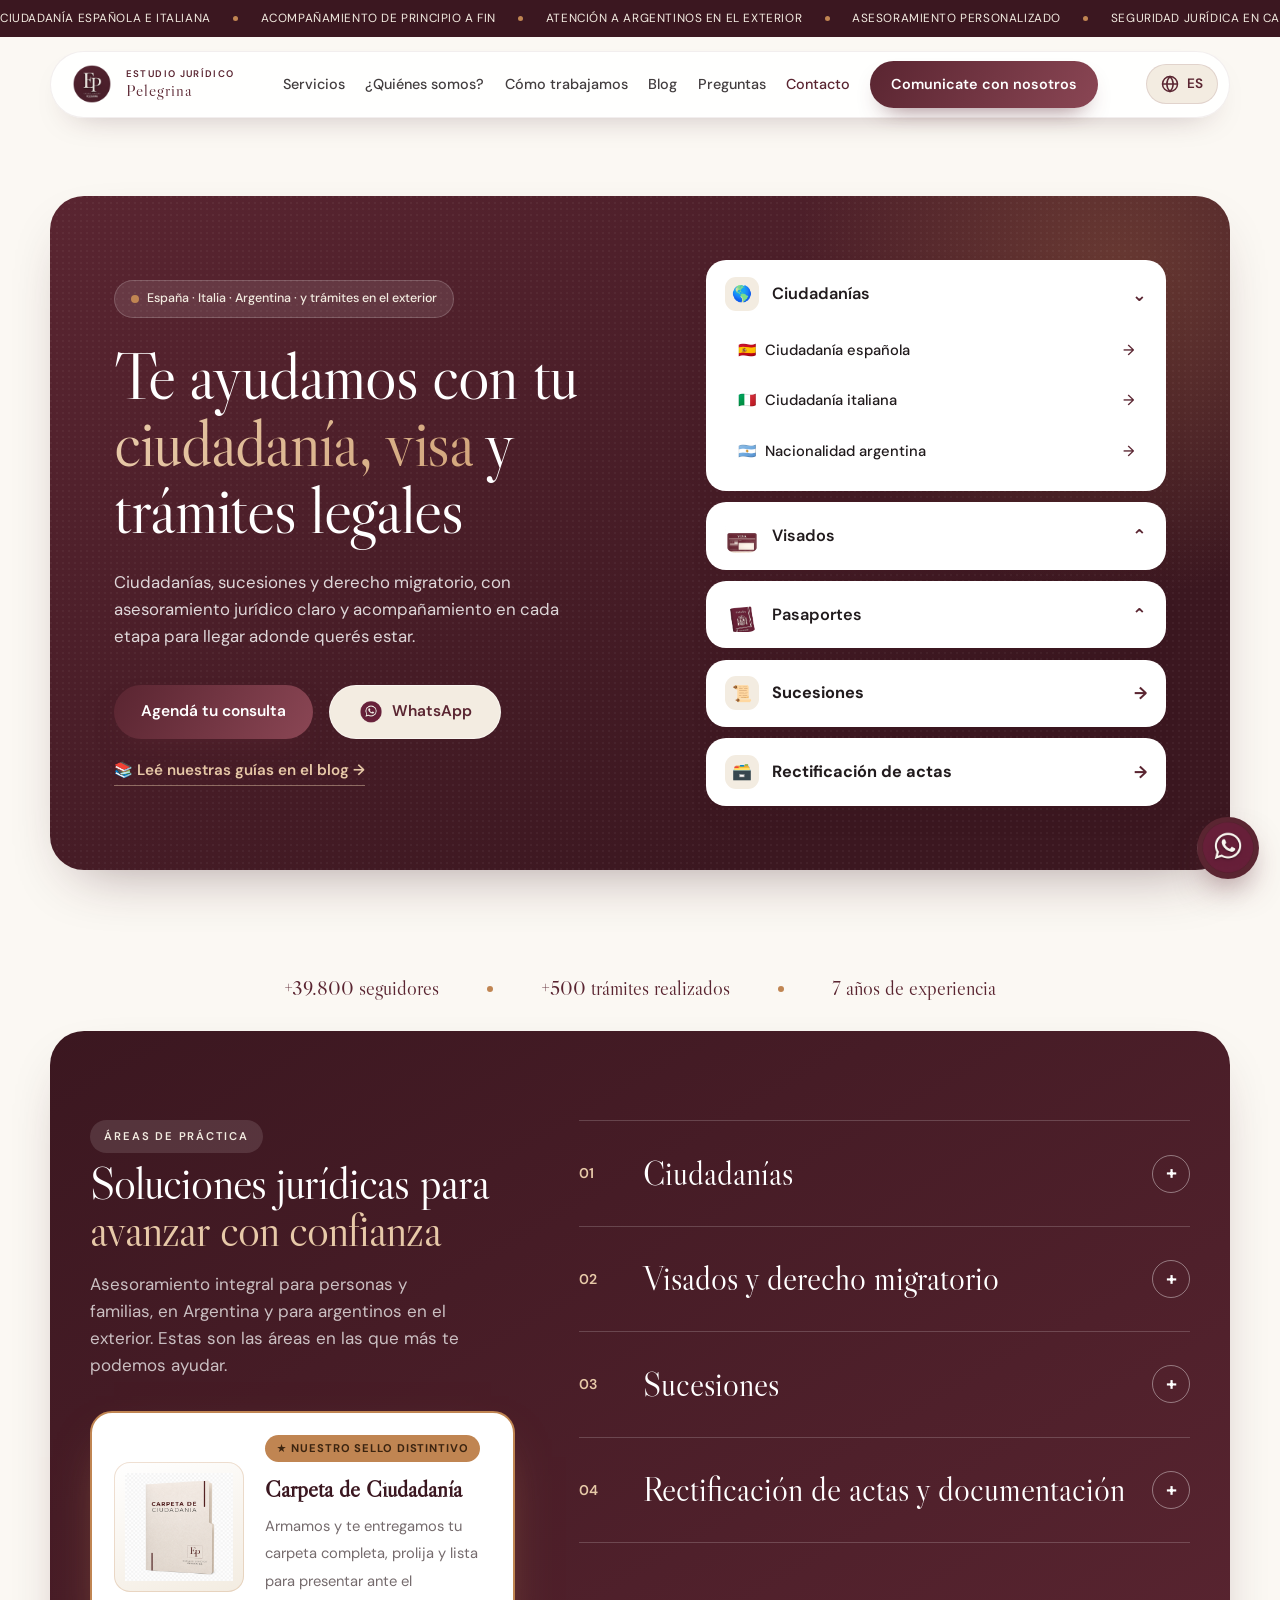
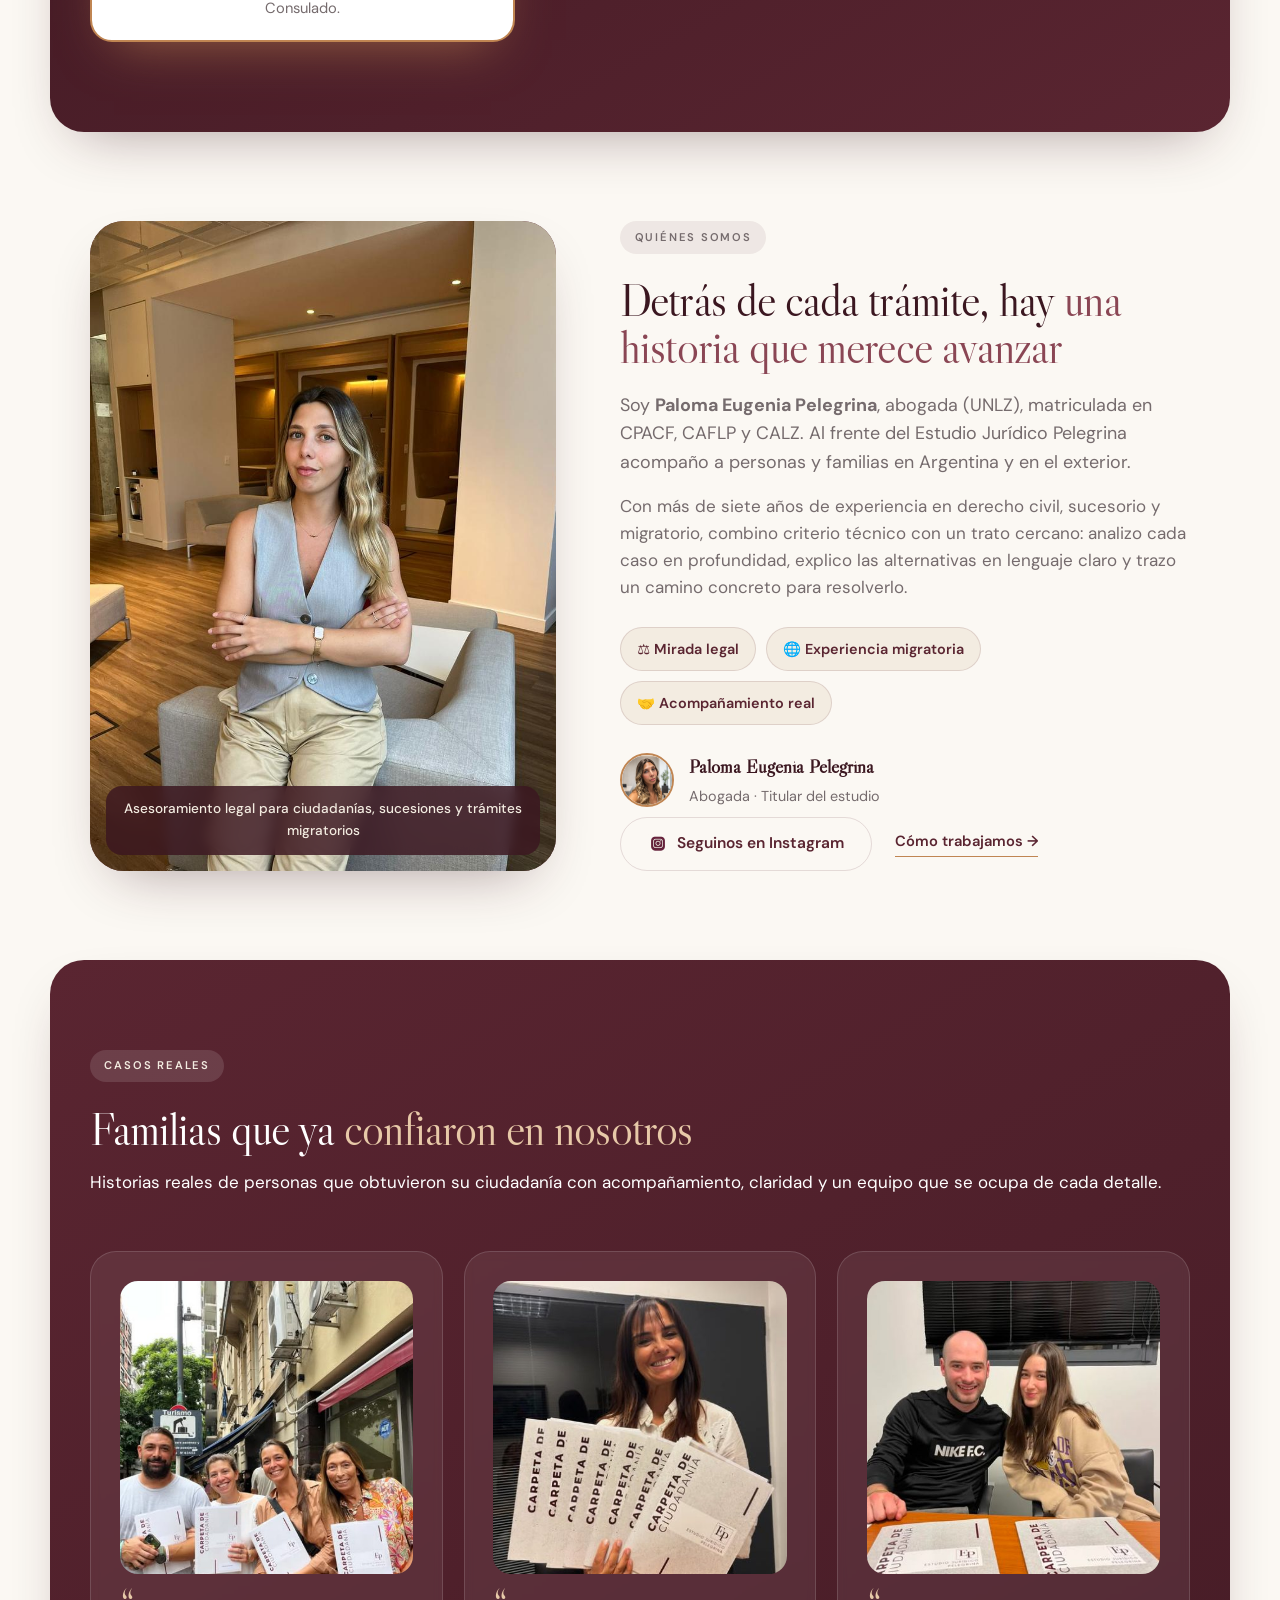
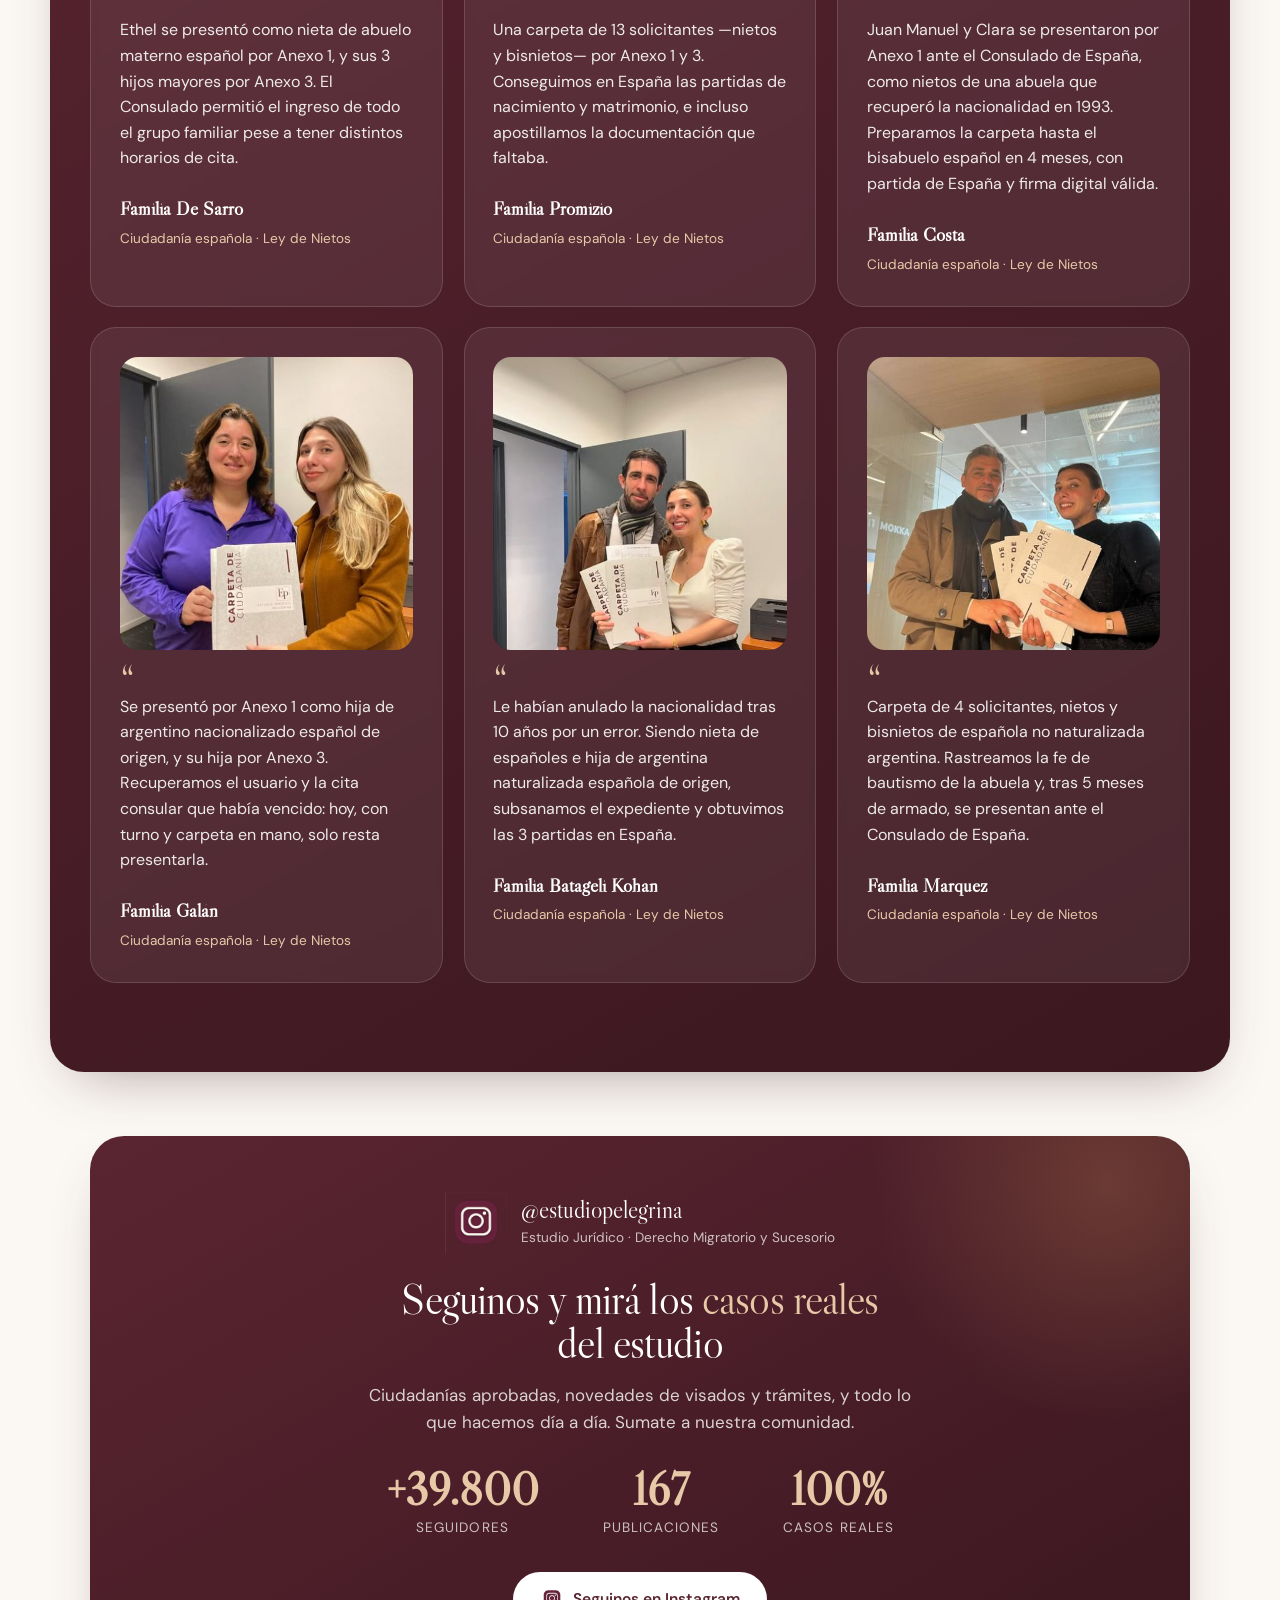
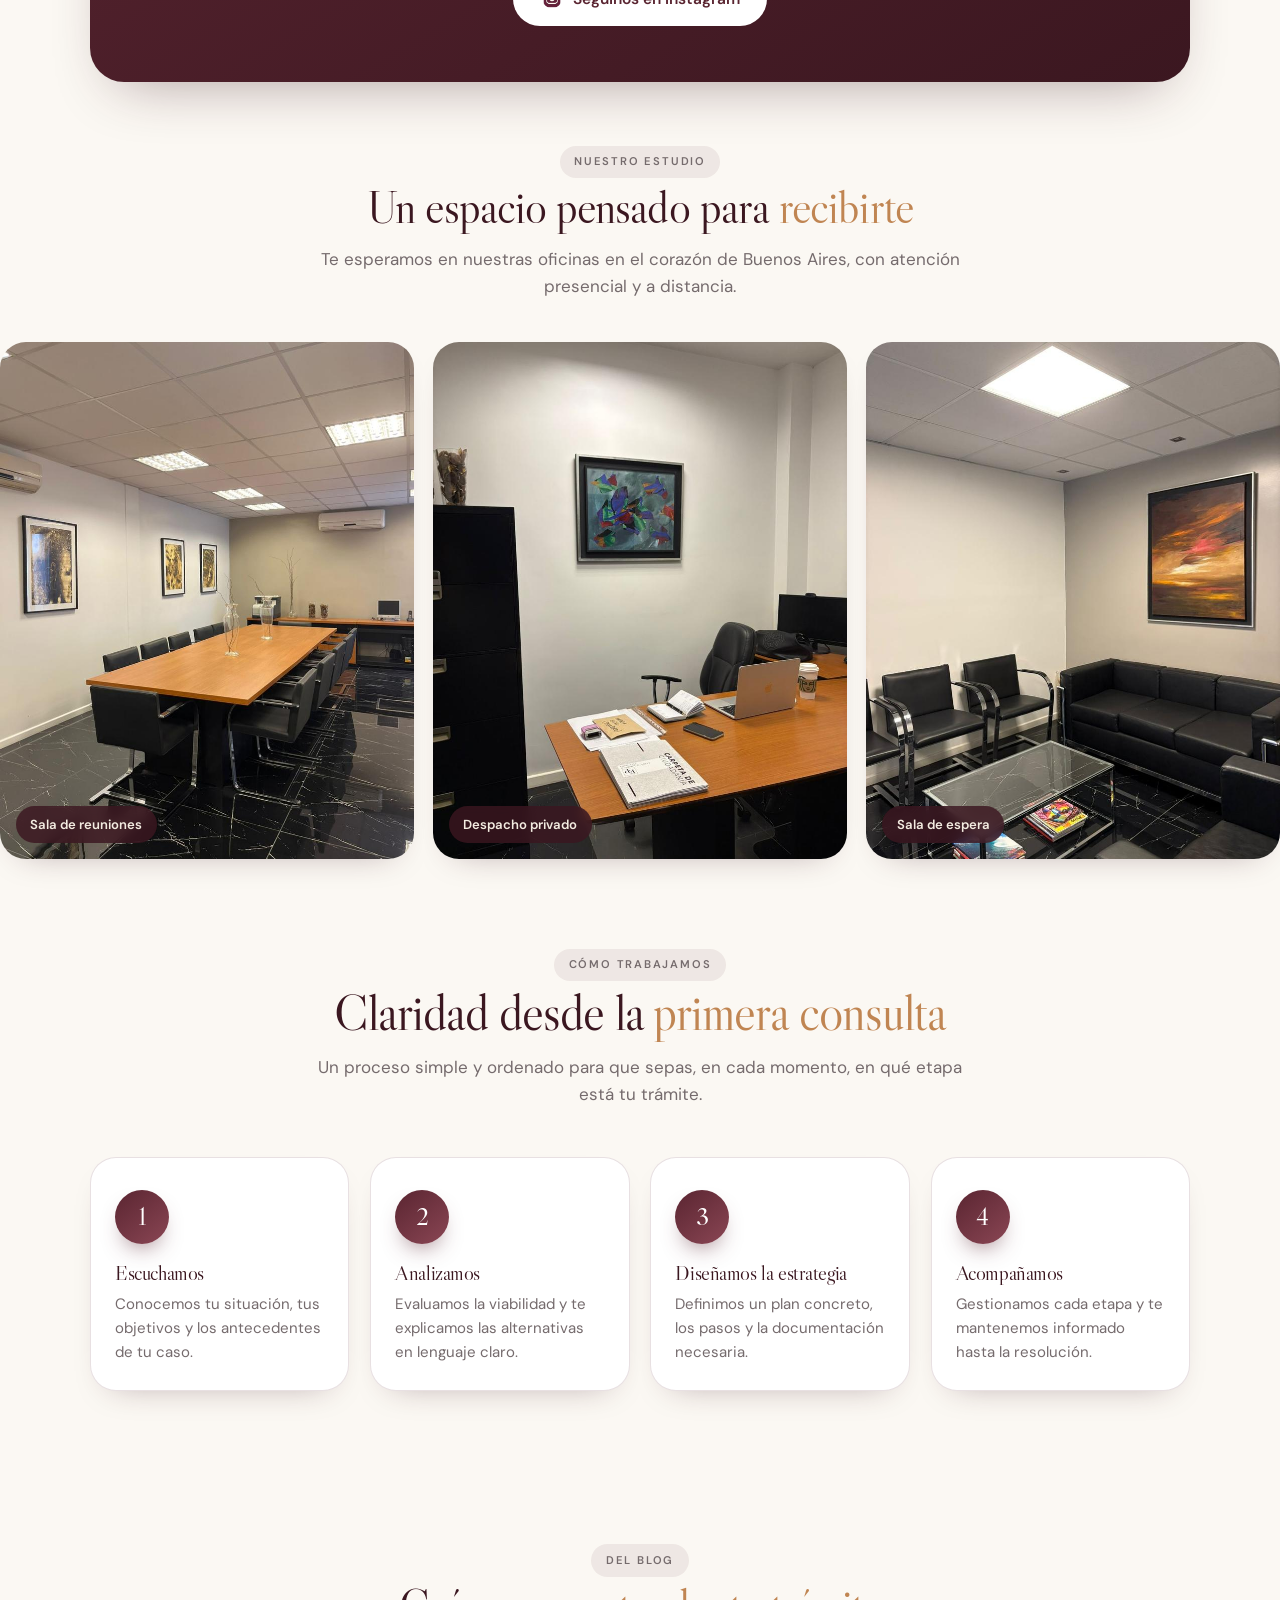
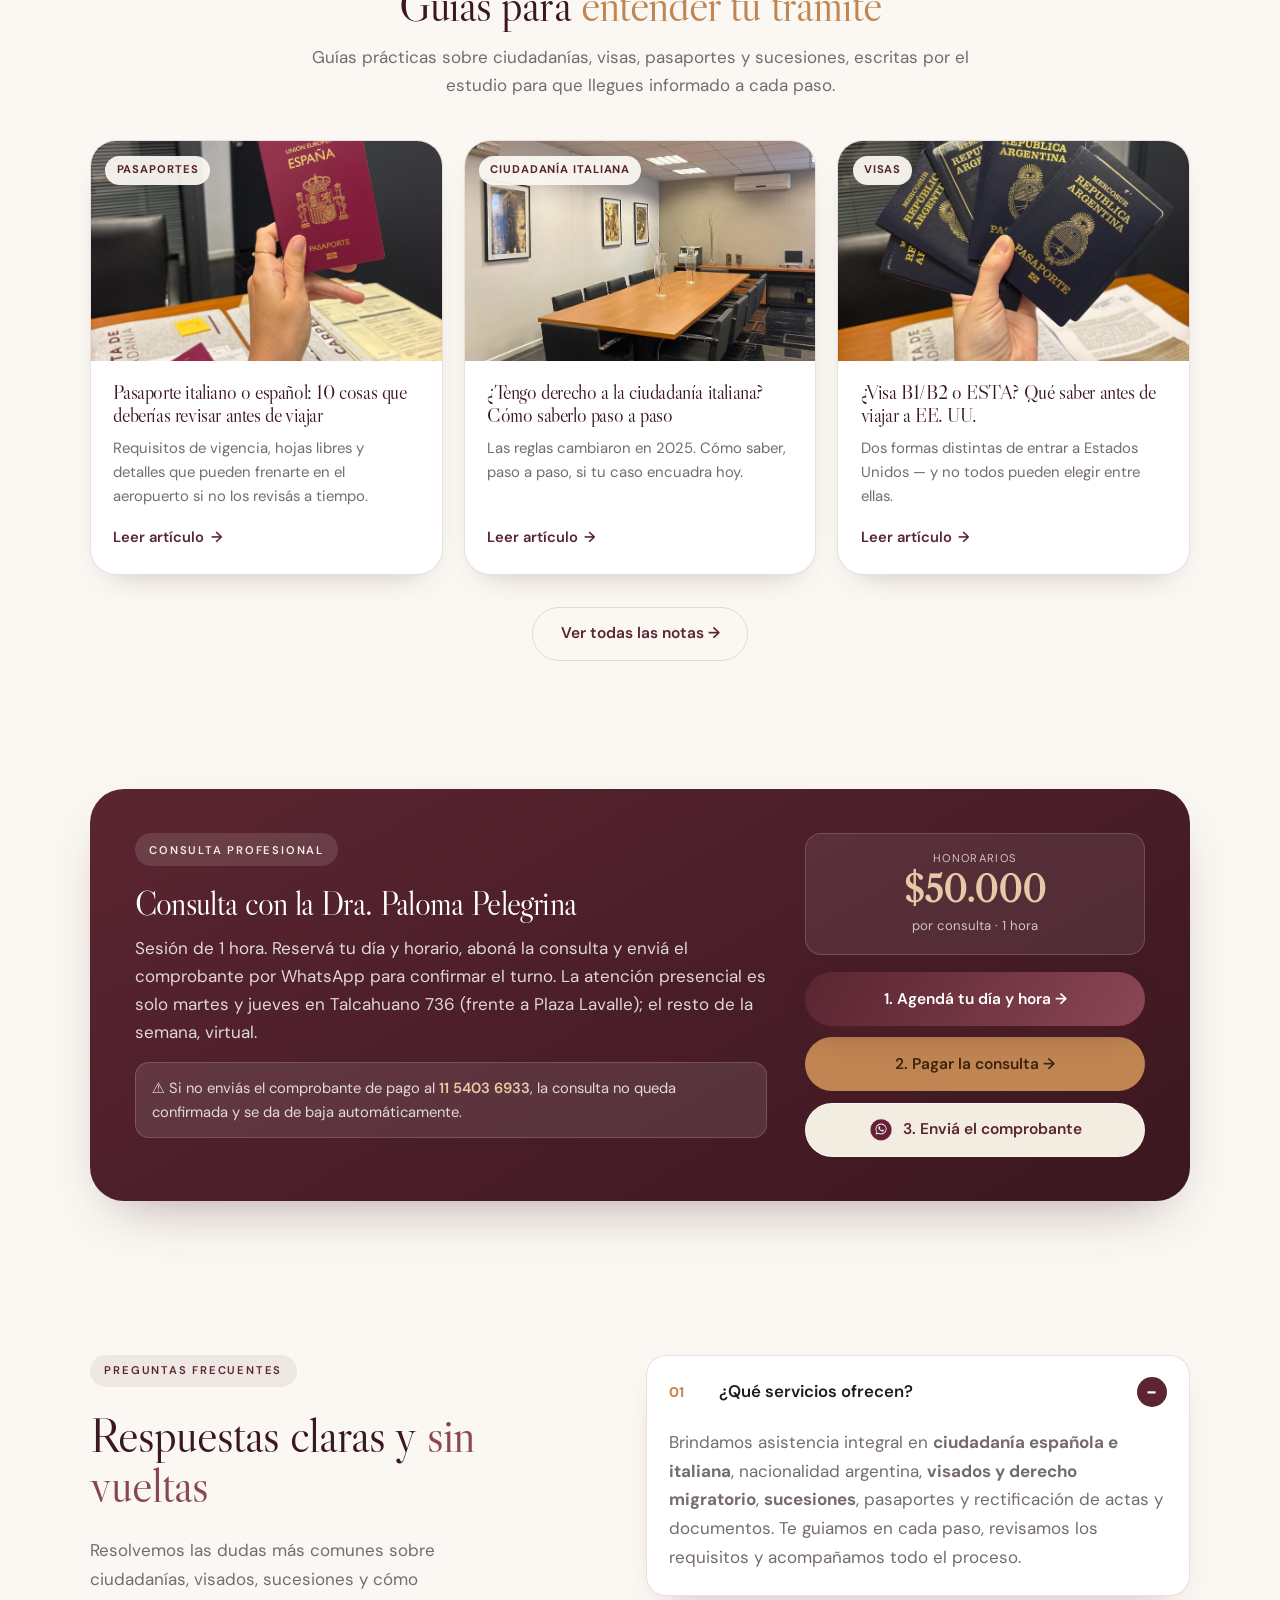
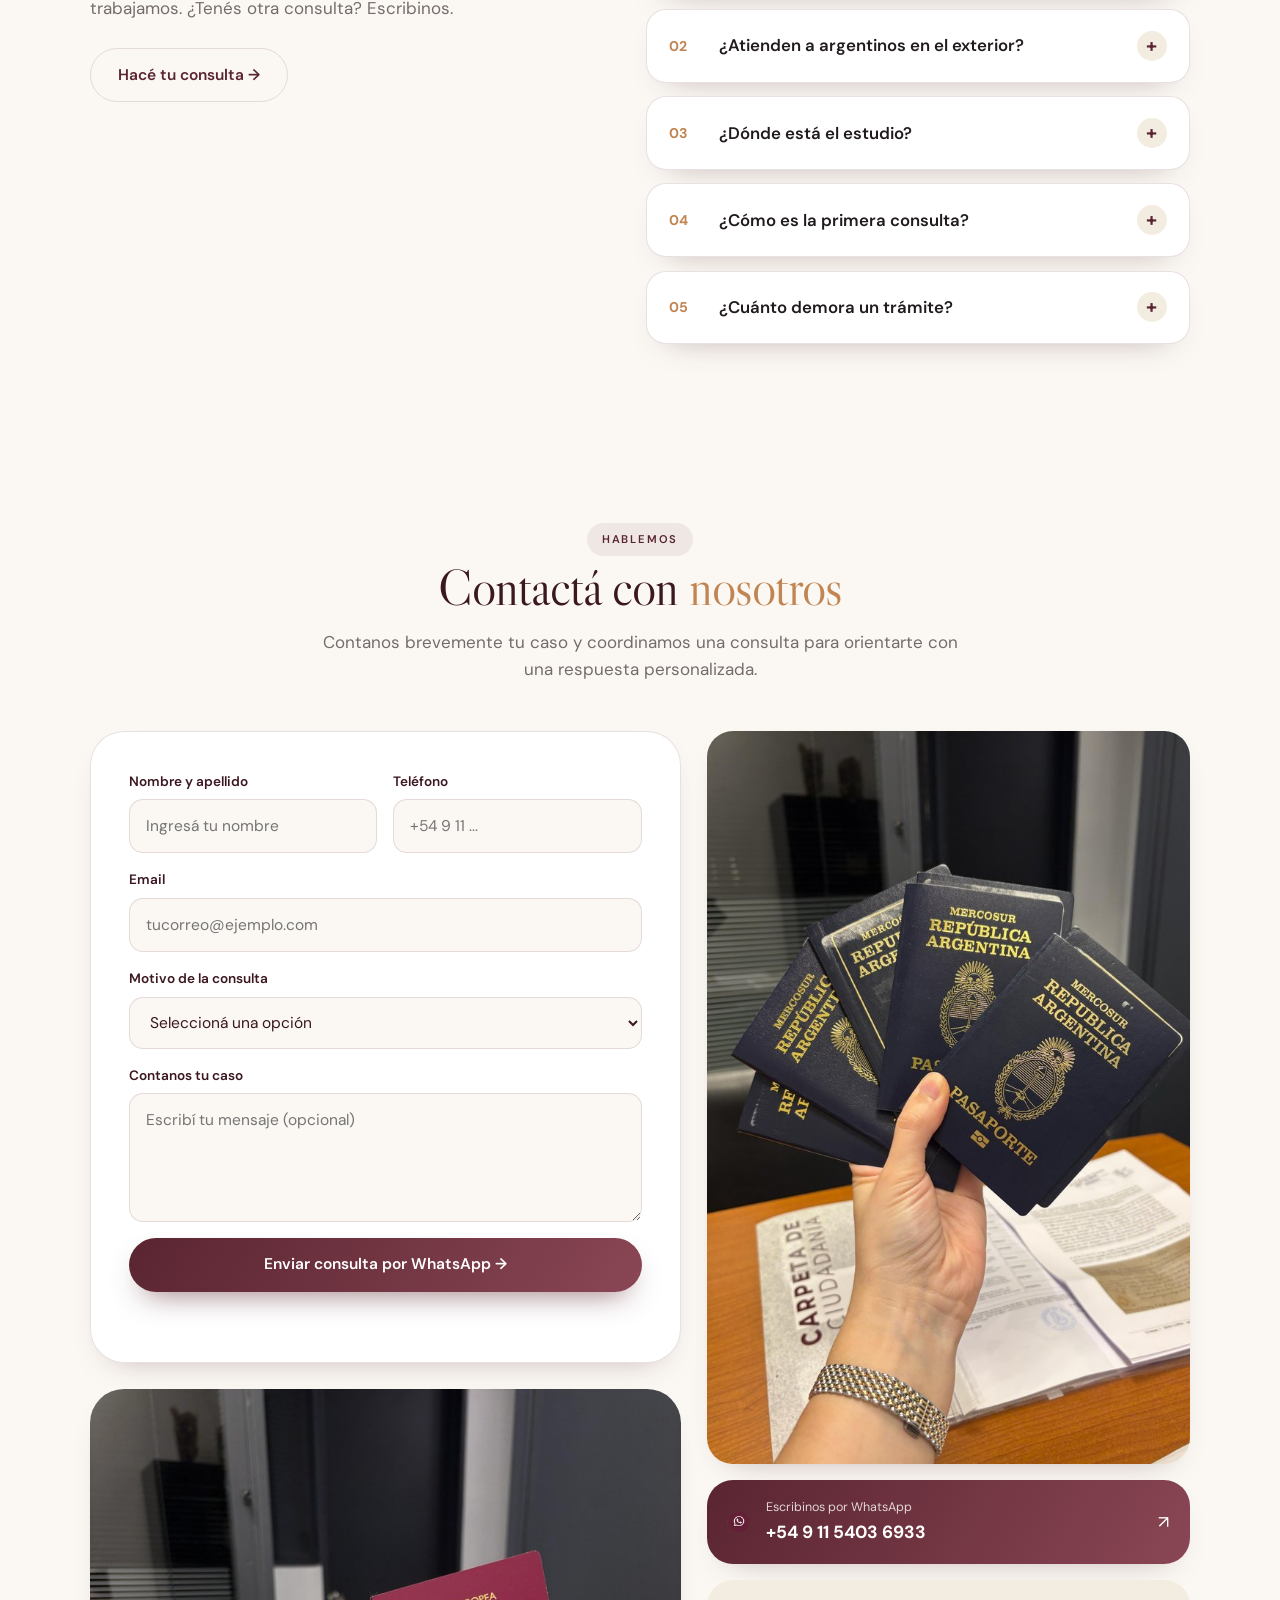
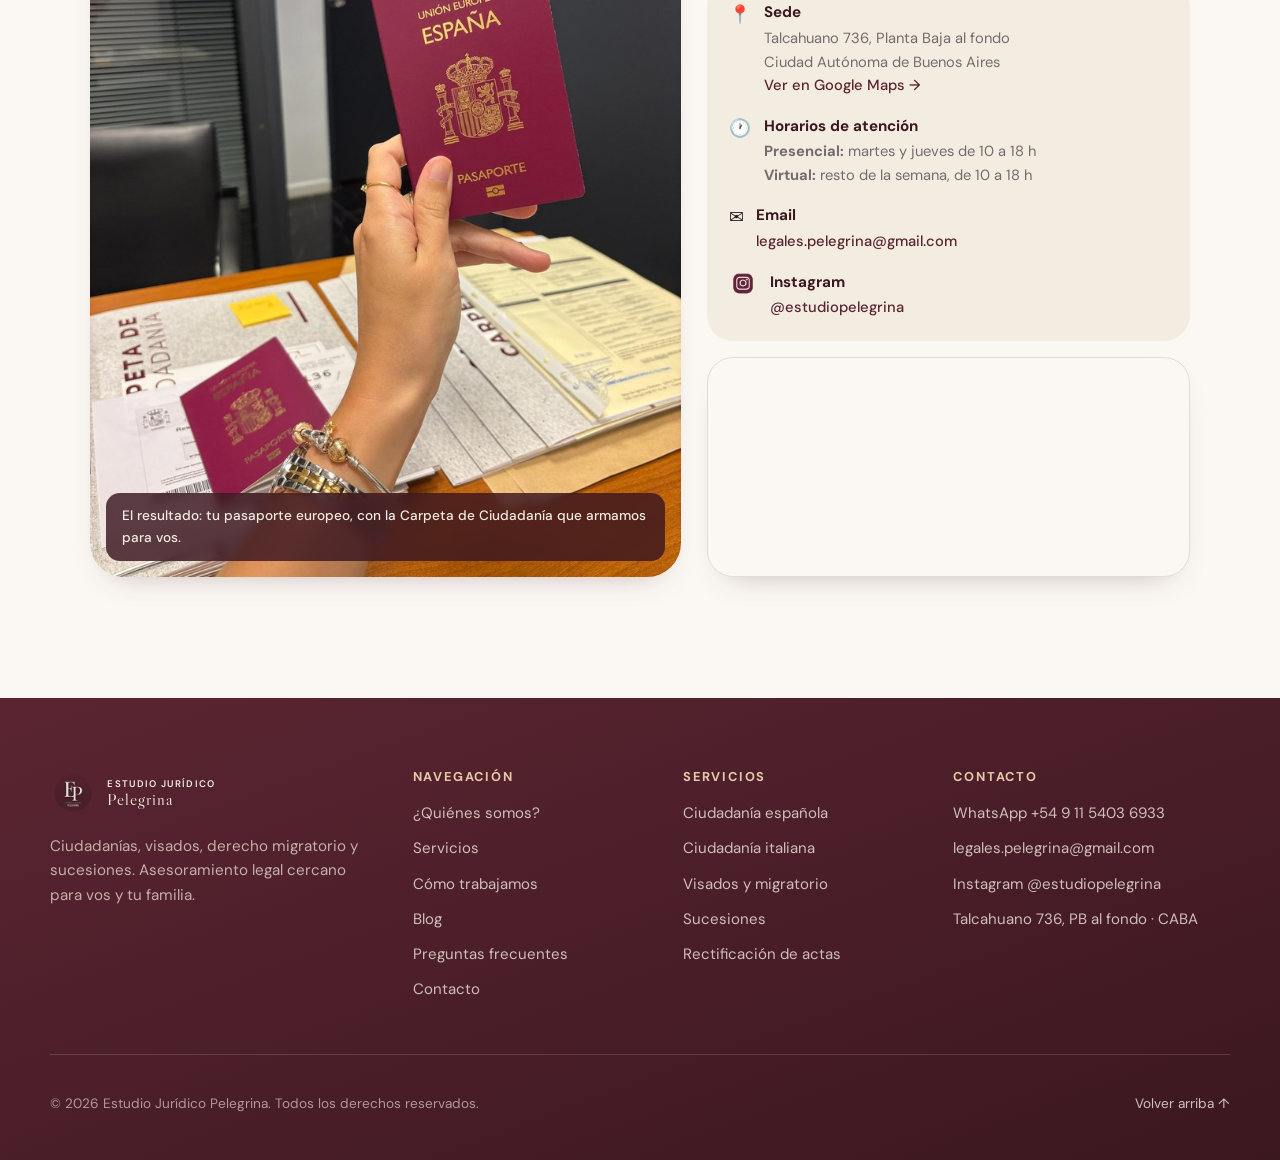
==== commit e93d609f: "Reemplazar widget embebido de Calendly por enlace directo - "1. Agendá tu día y hora" ahora abre cal" ====
--- a/index.html
+++ b/index.html
@@ -63,8 +63,8 @@
   <link rel="preconnect" href="https://fonts.googleapis.com">
   <link rel="preconnect" href="https://fonts.gstatic.com" crossorigin>
   <link href="https://fonts.googleapis.com/css2?family=DM+Sans:opsz,wght@9..40,400;9..40,500;9..40,600;9..40,700&family=Libre+Caslon+Display&display=swap" rel="stylesheet">
-  <link rel="stylesheet" href="styles.css?v=12">
-  <link rel="stylesheet" href="responsive.css?v=14">
+  <link rel="stylesheet" href="styles.css?v=14">
+  <link rel="stylesheet" href="responsive.css?v=15">
 </head>
 <body>
 
@@ -393,13 +393,10 @@
         </div>
         <div class="consulta-side">
           <div class="consulta-price"><small data-i18n="consulta.price.label">Honorarios</small><b>$50.000</b><span data-i18n="consulta.price.span">por consulta · 1 hora</span></div>
-          <a class="btn btn-primary block" href="#cal" data-i18n="consulta.btn1">1. Agendá tu día y hora →</a>
+          <a class="btn btn-primary block" href="https://calendly.com/estudiopelegrina" target="_blank" rel="noopener" data-i18n="consulta.btn1">1. Agendá tu día y hora →</a>
           <a class="btn btn-pago block" href="https://mpago.la/2AJY2kn" target="_blank" rel="noopener" data-i18n="consulta.btn2">2. Pagar la consulta →</a>
           <a class="btn btn-whatsapp block" href="https://wa.me/5491154036933" target="_blank" rel="noopener"><img src="icono-whatsapp.png" class="wa-ico" alt=""> <span data-i18n="consulta.btn3">3. Enviá el comprobante</span></a>
         </div>
-      </div>
-      <div class="calendly-wrap reveal" id="cal">
-        <div class="calendly-inline-widget" data-url="https://calendly.com/estudiopelegrina?hide_gdpr_banner=1&background_color=fbf8f3&primary_color=5a2531&text_color=211b1d" style="min-width:320px;height:680px"></div>
       </div>
     </section>
 
@@ -545,7 +542,6 @@
   <!-- Barra de progreso de scroll -->
   <div class="scroll-progress" id="scrollProgress" aria-hidden="true"></div>
 
-  <script src="https://assets.calendly.com/assets/external/widget.js" async></script>
   <script src="i18n.js?v=13"></script>
   <script src="script.js?v=11"></script>
 </body>
--- a/styles.css
+++ b/styles.css
@@ -38,7 +38,6 @@
 .btn-outline-wine{background:transparent;color:var(--wine);border:1.5px solid var(--line)}
 .btn-outline-wine:hover{background:var(--wine);color:#fff;border-color:var(--wine)}
 .btn.block{width:100%}
-.wa-dot{width:12px;height:12px;border-radius:50%;background:#25d366;box-shadow:0 0 0 4px rgba(37,211,102,.22)}
 .under{display:inline-flex;align-items:center;font-weight:600;font-size:.92rem;color:var(--wine);border-bottom:1.5px solid var(--gold);padding-bottom:3px}
 
 /* reveal animation */
@@ -220,8 +219,7 @@
 .contact-head p{color:var(--muted);margin:0}
 /* Sección + bloque consulta + pago */
 .consulta-section{width:min(1180px,100%);margin:0 auto;padding:clamp(2rem,5vw,4rem) clamp(1.2rem,4vw,2.5rem)}
-section[id],div[id="cal"]{scroll-margin-top:6rem}
-.calendly-wrap{margin-top:1.6rem;border-radius:var(--radius-lg);overflow:hidden;box-shadow:var(--shadow-sm);background:var(--paper);min-height:680px}
+section[id]{scroll-margin-top:6rem}
 .consulta-section .consulta-card{margin-bottom:0}
 .faq-intro{color:var(--muted);line-height:1.7;margin:0 0 1.6rem;max-width:34ch}
 .consulta-card{display:grid;grid-template-columns:1.3fr .7fr;gap:clamp(1.5rem,3vw,2.5rem);background:linear-gradient(150deg,var(--wine),var(--wine-dark));color:#fff;border-radius:var(--radius-lg);box-shadow:var(--shadow);padding:clamp(1.8rem,4vw,2.8rem);margin-bottom:1.6rem}
--- a/responsive.css
+++ b/responsive.css
@@ -42,6 +42,9 @@
   .nav-links{position:fixed;inset:0;flex-direction:column;justify-content:center;gap:1.4rem;background:linear-gradient(160deg,var(--wine),var(--wine-dark));font-size:1.3rem;transform:translateX(100%);transition:transform .35s ease;z-index:40}
   .nav-links.open{transform:none}
   .nav-links a{color:#fff;opacity:.95}
+  /* El link activo del scroll-spy no debe quedar color vino (invisible) sobre
+     el panel vino del menú: se resalta en dorado para que siga legible */
+  .nav-links a.active{color:var(--gold-soft);opacity:1}
   .nav-links .nav-cta{margin-top:.6rem;padding:.9rem 1.8rem}
 
   .ticker{font-size:.74rem}
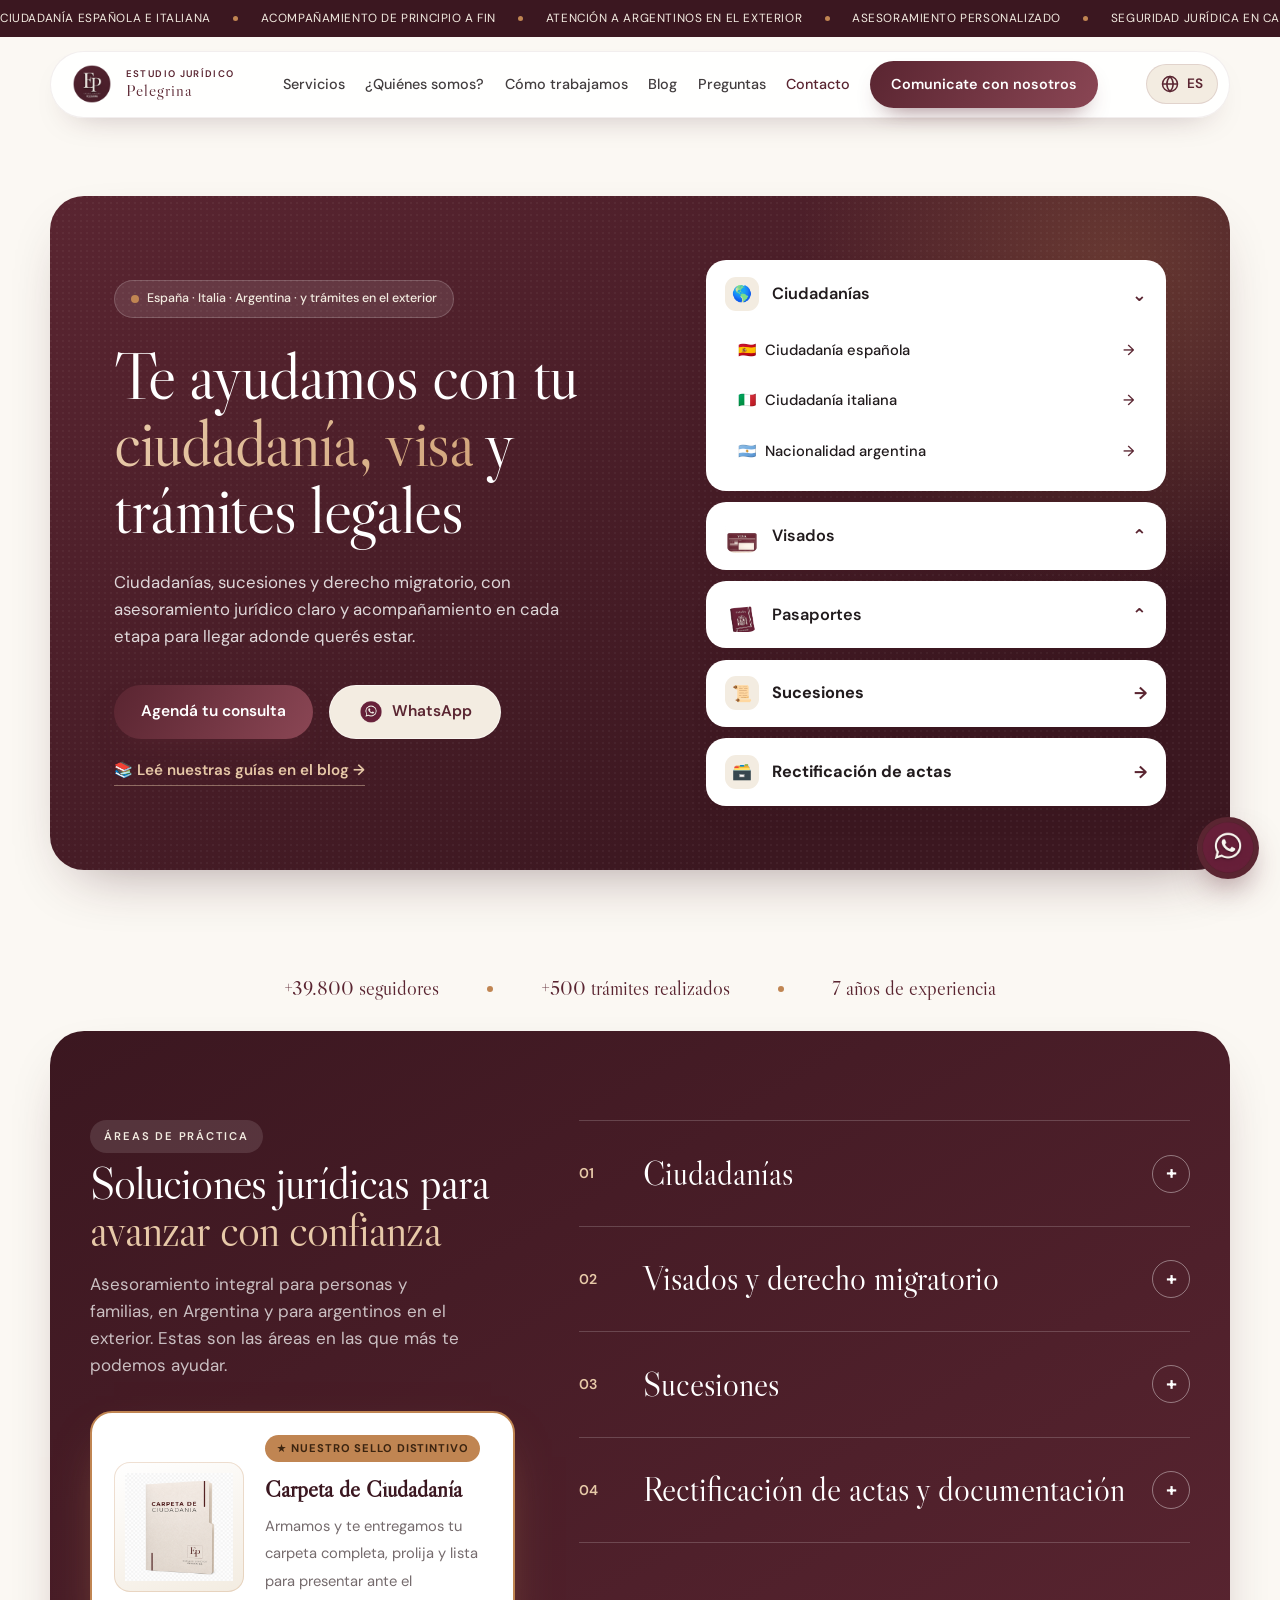
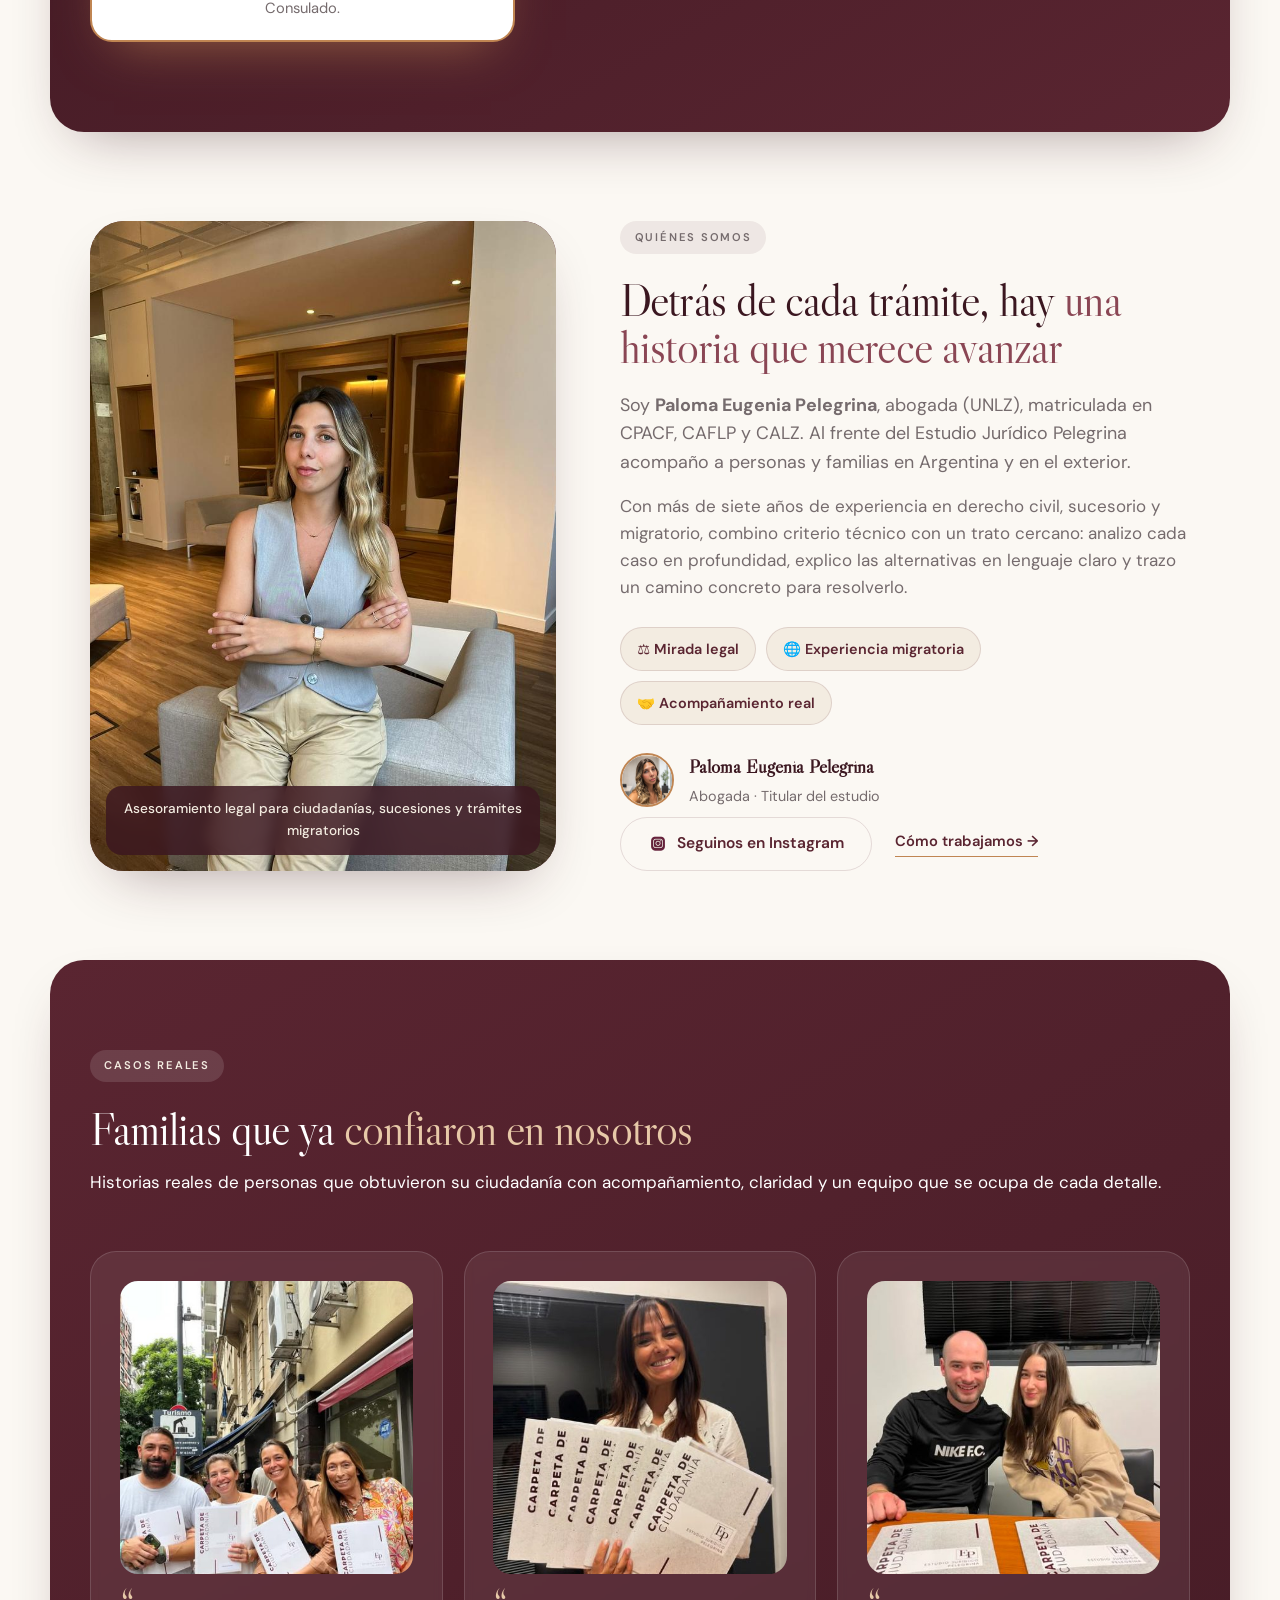
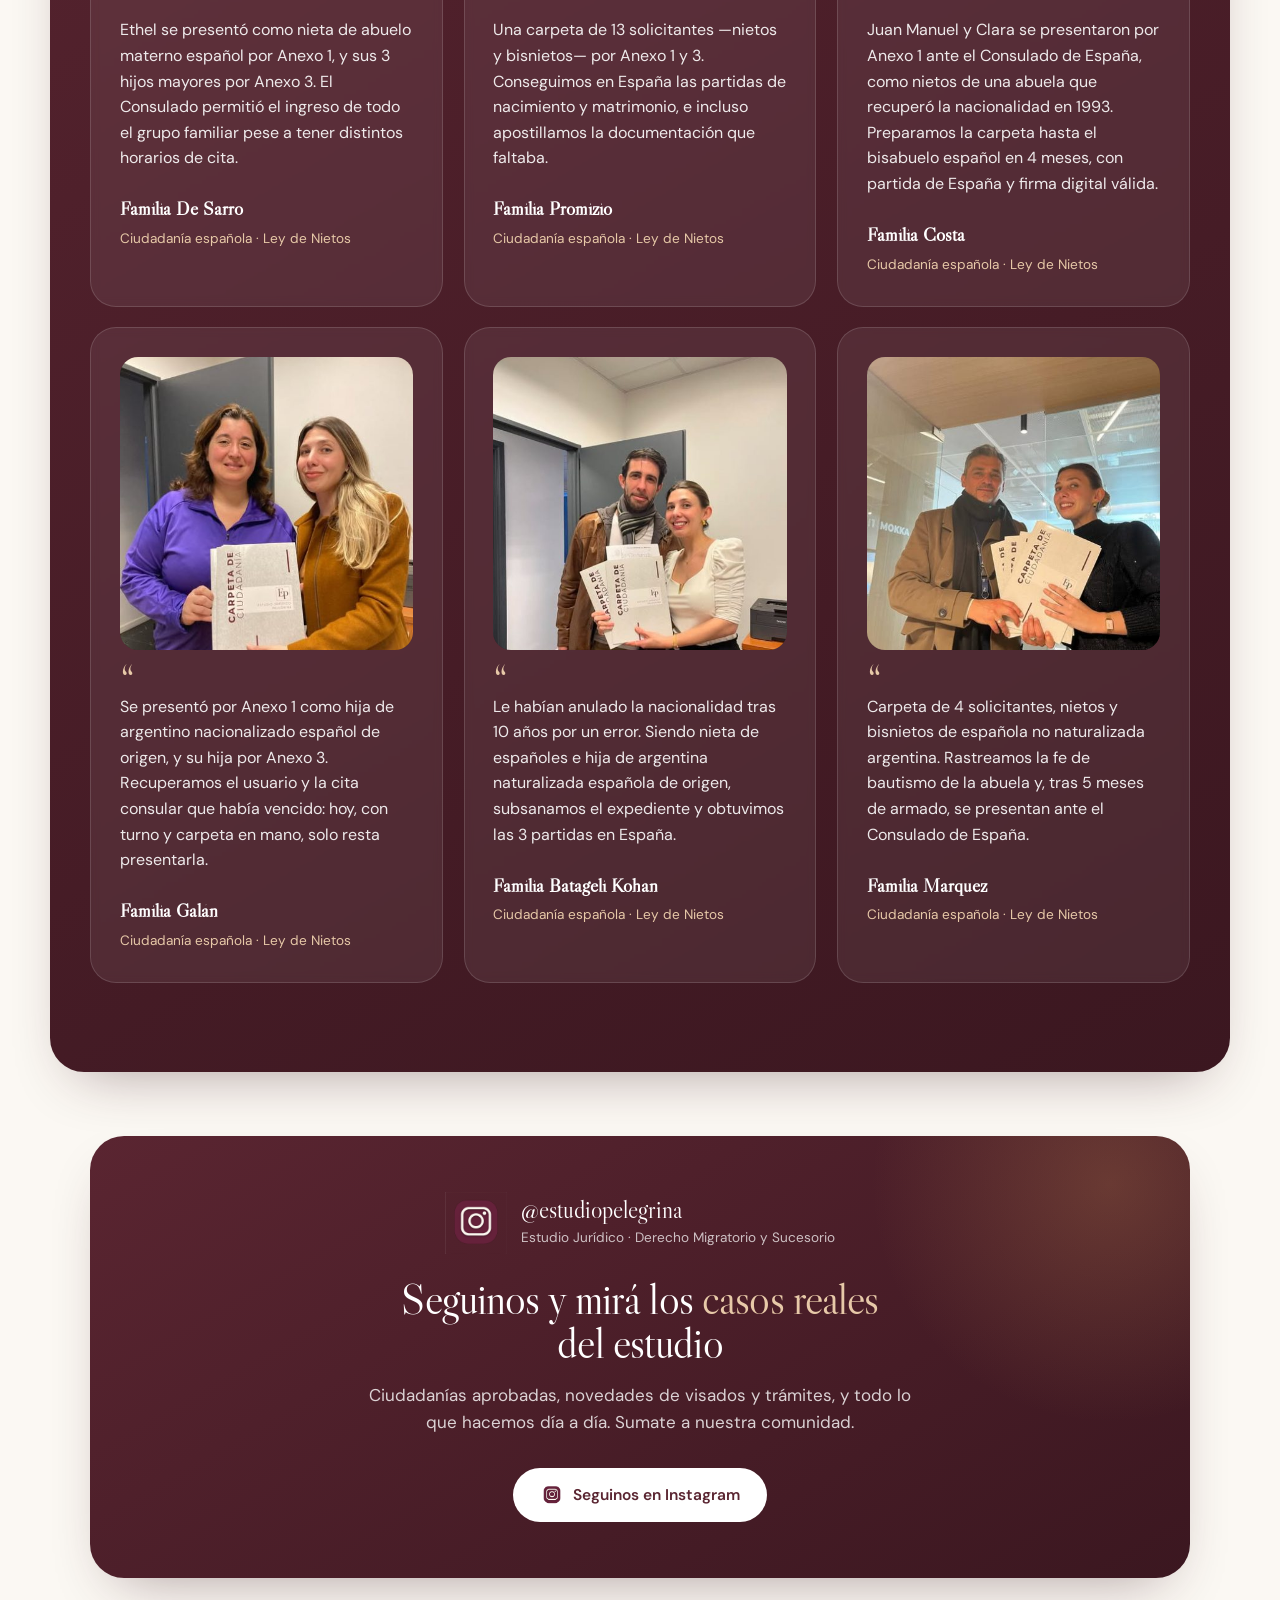
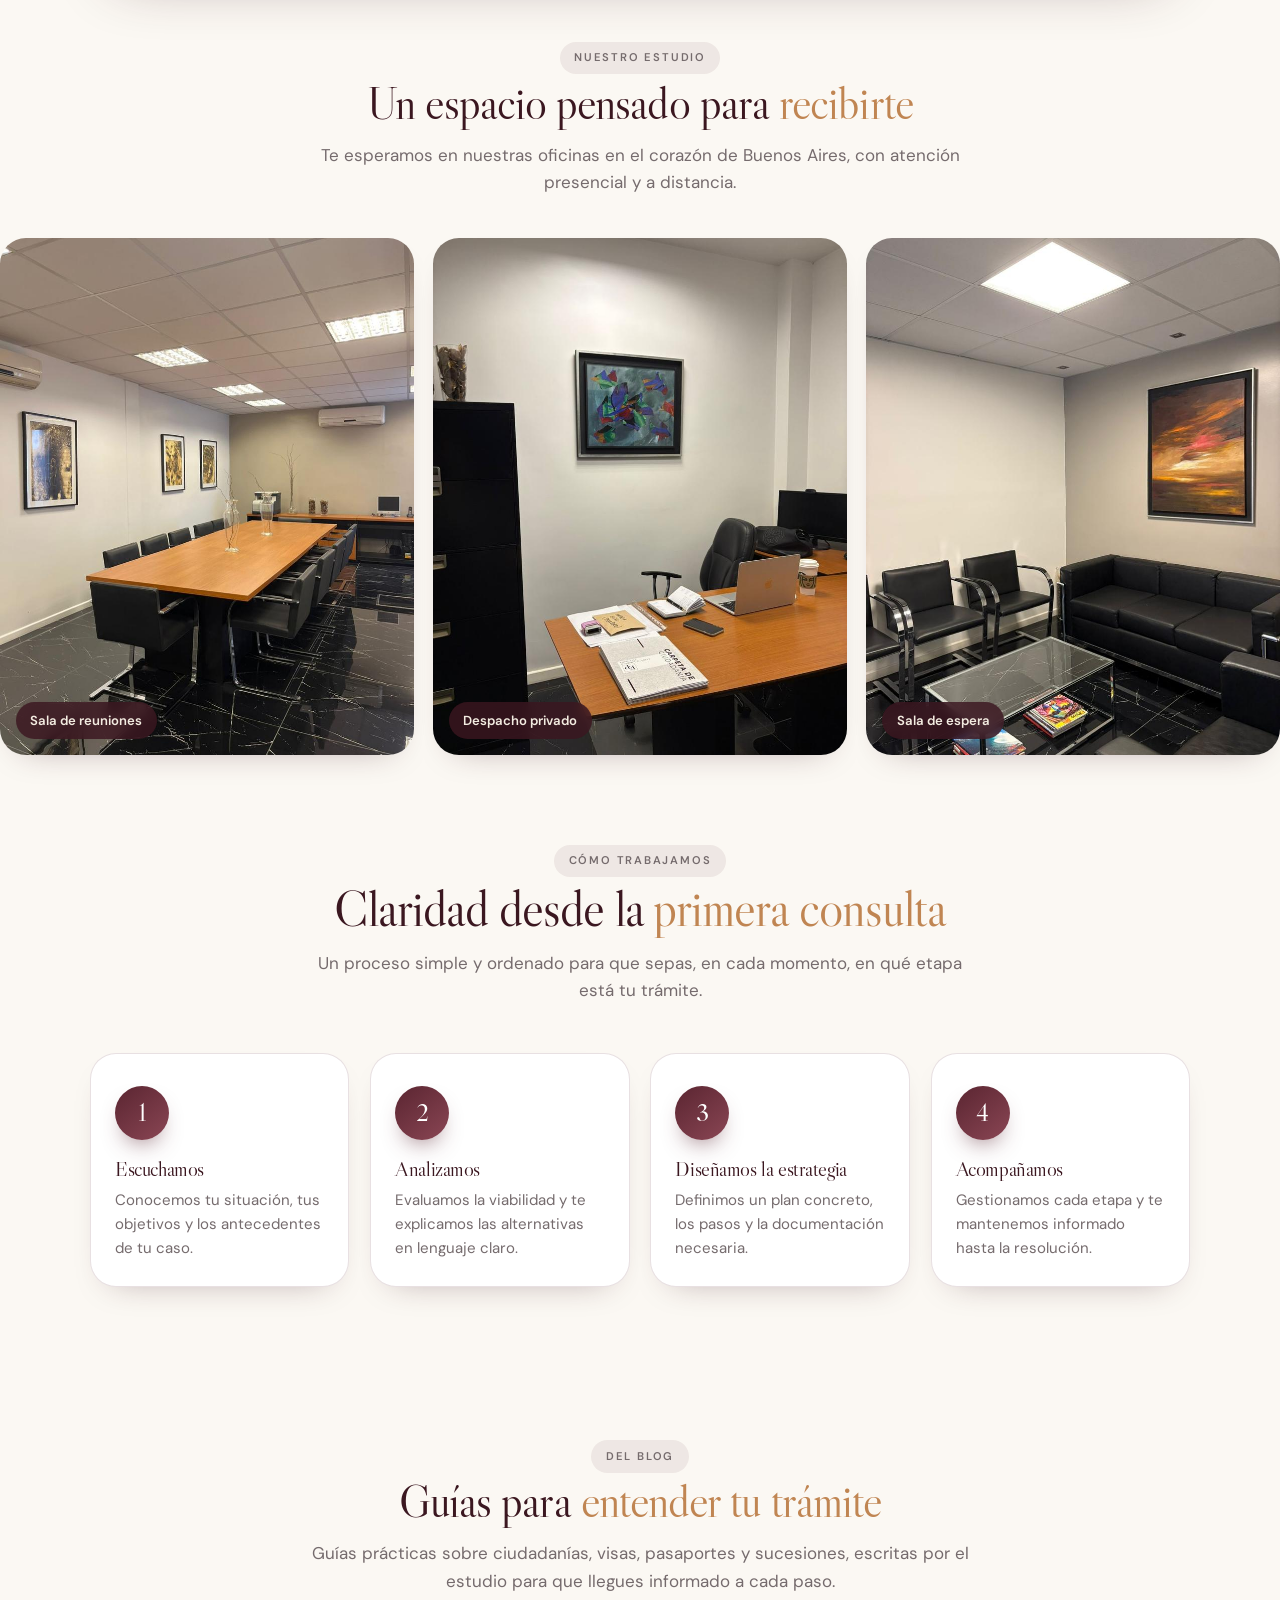
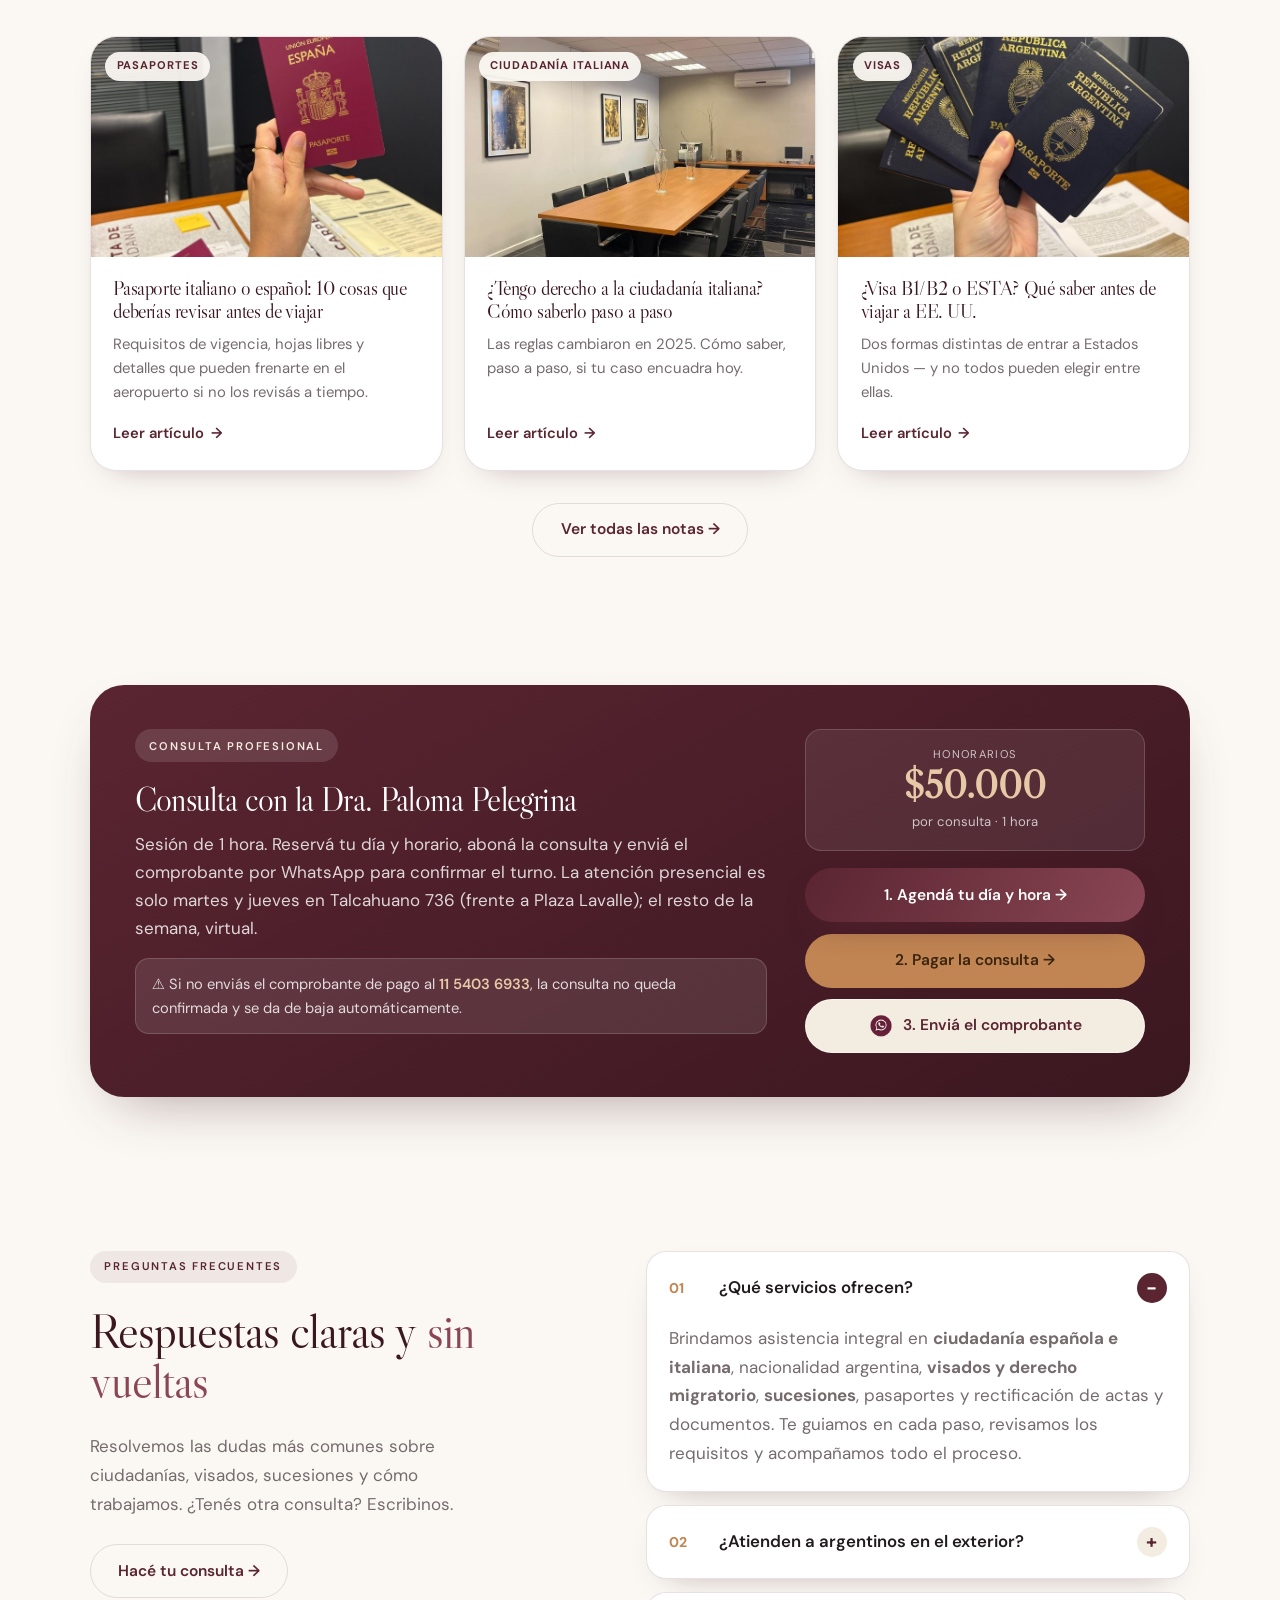
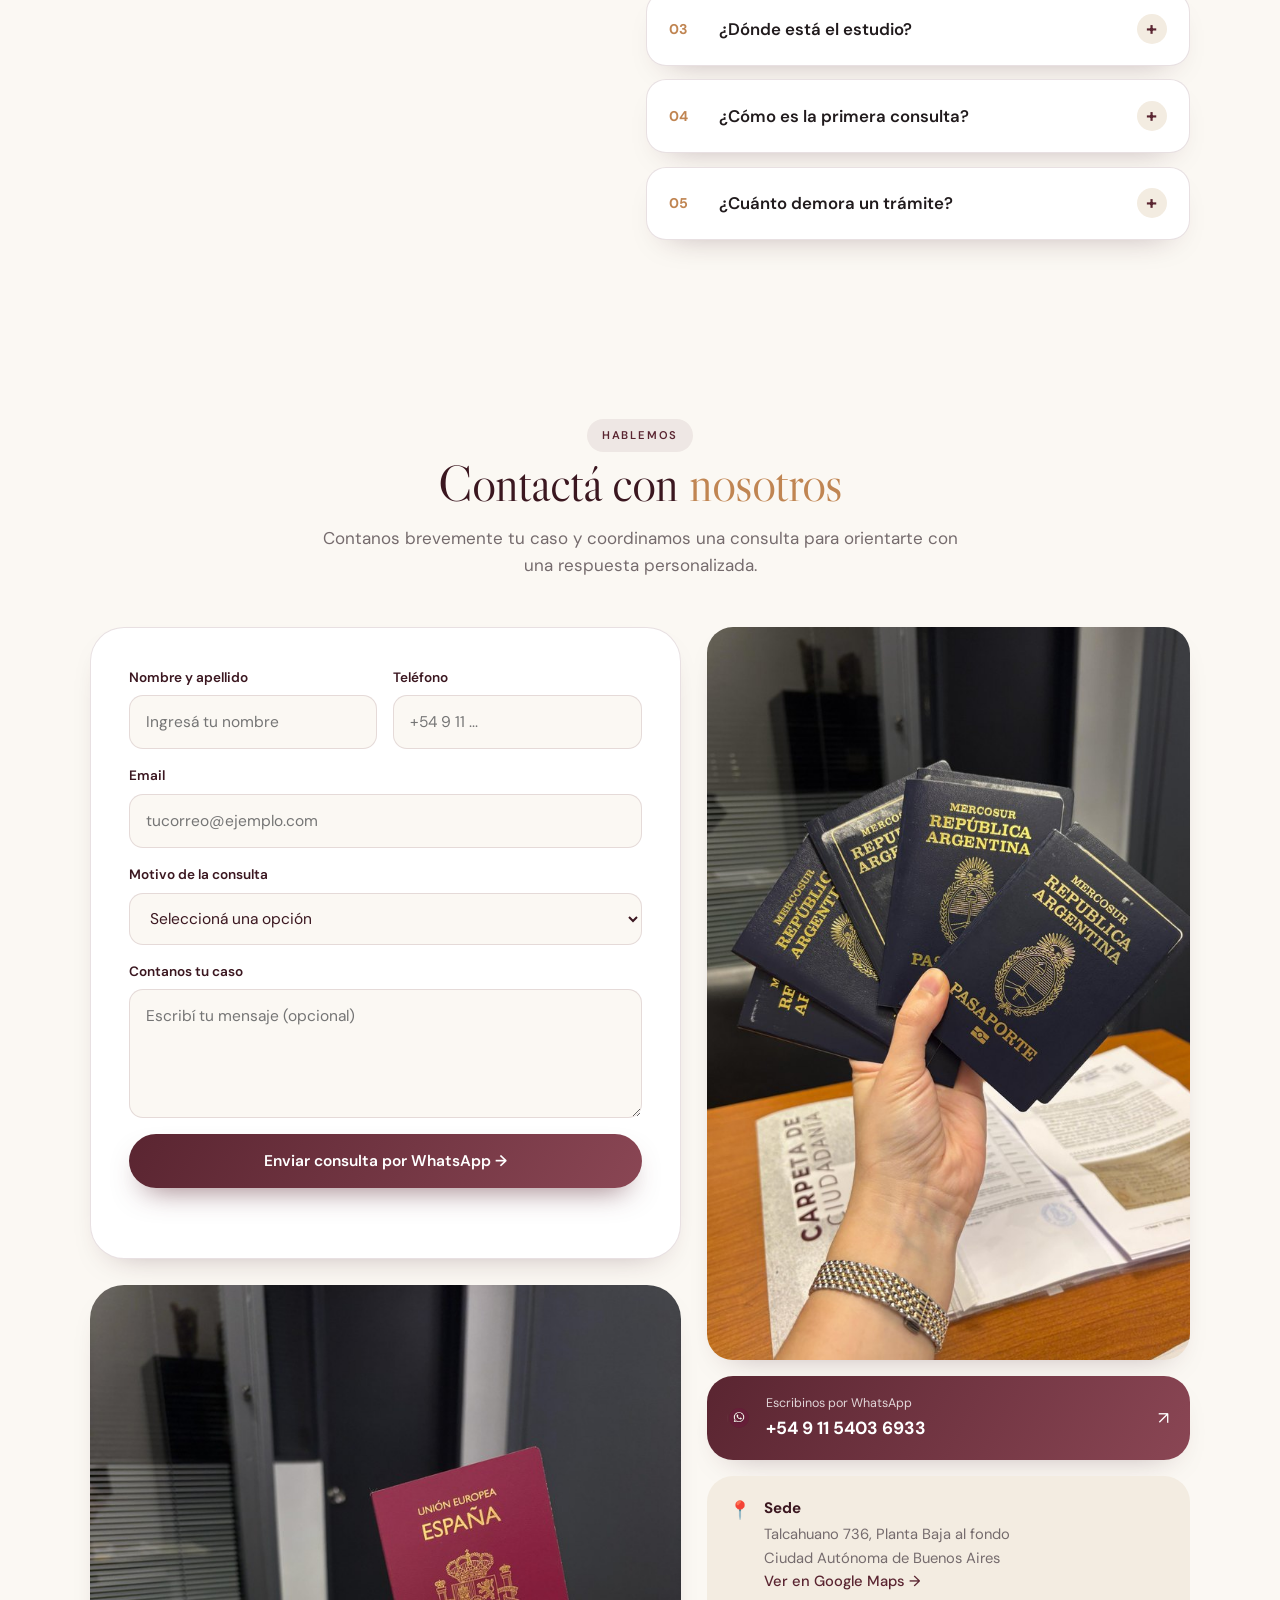
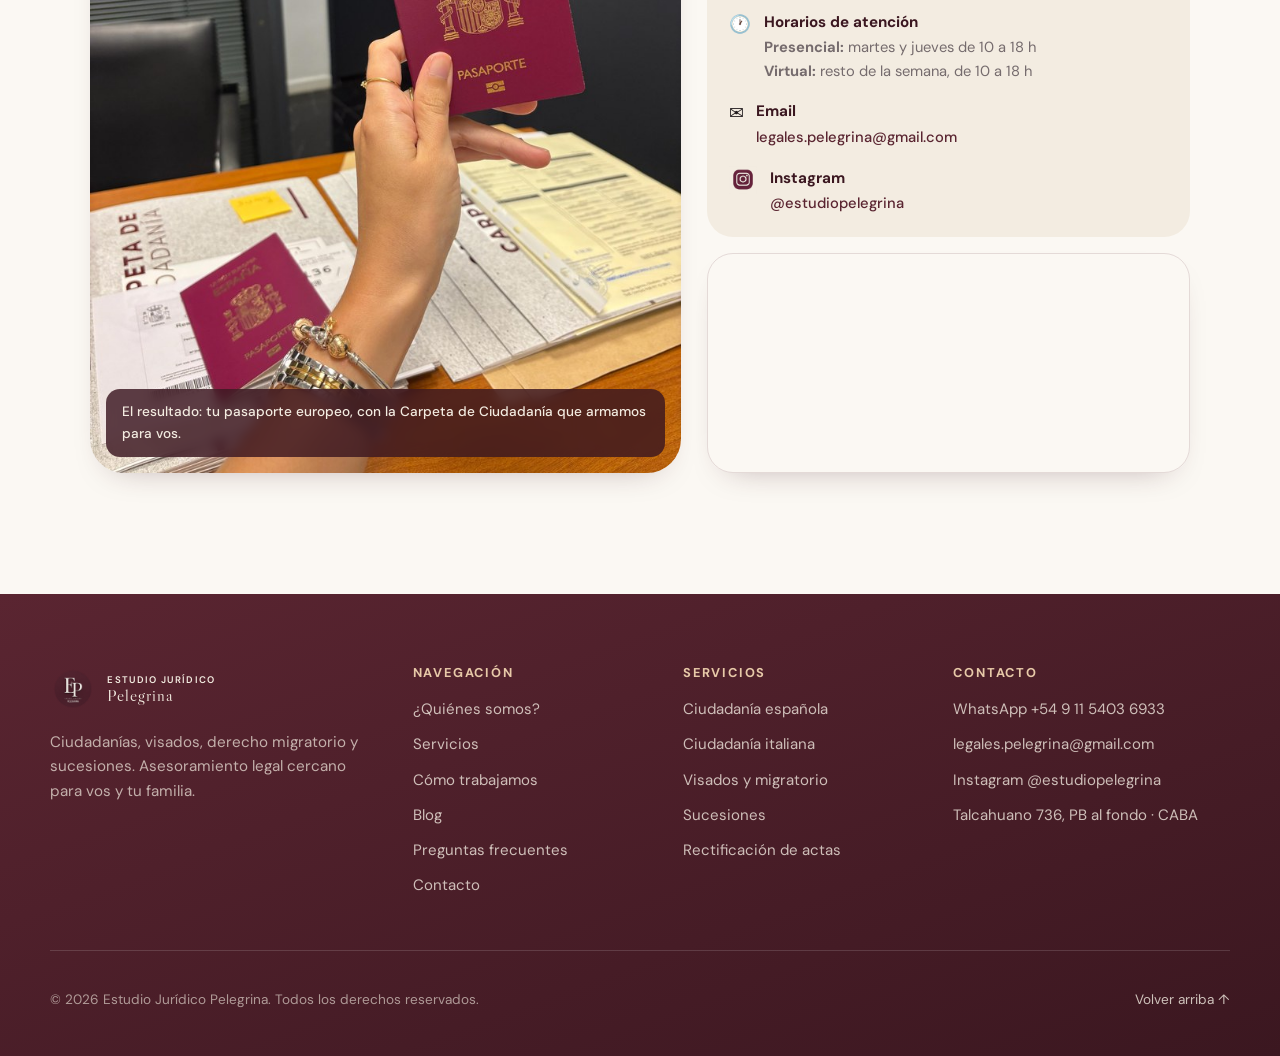
==== commit 4707ca01: "Quitar los números de la tarjeta de Instagram - Se elimina el bloque de estadísticas (+39.800 seguid" ====
--- a/index.html
+++ b/index.html
@@ -63,7 +63,7 @@
   <link rel="preconnect" href="https://fonts.googleapis.com">
   <link rel="preconnect" href="https://fonts.gstatic.com" crossorigin>
   <link href="https://fonts.googleapis.com/css2?family=DM+Sans:opsz,wght@9..40,400;9..40,500;9..40,600;9..40,700&family=Libre+Caslon+Display&display=swap" rel="stylesheet">
-  <link rel="stylesheet" href="styles.css?v=14">
+  <link rel="stylesheet" href="styles.css?v=15">
   <link rel="stylesheet" href="responsive.css?v=15">
 </head>
 <body>
@@ -304,11 +304,6 @@
         </div>
         <h2 data-i18n="ig.h2">Seguinos y mirá los <em>casos reales</em> del estudio</h2>
         <p data-i18n="ig.p">Ciudadanías aprobadas, novedades de visados y trámites, y todo lo que hacemos día a día. Sumate a nuestra comunidad.</p>
-        <div class="ig-stats">
-          <div><b data-count="39800" data-prefix="+">+39.800</b><small data-i18n="ig.stat1">Seguidores</small></div>
-          <div><b data-count="167">167</b><small data-i18n="ig.stat2">Publicaciones</small></div>
-          <div><b>100%</b><small data-i18n="ig.stat3">Casos reales</small></div>
-        </div>
         <a class="btn ig-btn" href="https://www.instagram.com/estudiopelegrina/" target="_blank" rel="noopener">
           <img class="wa-ico" src="icono-instagram.png" alt=""> <span data-i18n="ig.btn">Seguinos en Instagram</span>
         </a>
--- a/styles.css
+++ b/styles.css
@@ -338,10 +338,7 @@
 .ig-card h2{font-size:clamp(1.8rem,3.4vw,3rem);margin:0 auto;max-width:18ch}
 .ig-card h2 em{color:var(--gold-soft)}
 .ig-card>p{color:rgba(255,255,255,.8);max-width:34rem;margin:1rem auto 0}
-.ig-stats{display:flex;flex-wrap:wrap;justify-content:center;gap:clamp(1.5rem,5vw,4rem);margin:2rem 0}
-.ig-stats b{display:block;font-family:var(--serif);font-size:clamp(2rem,3.6vw,2.8rem);color:var(--gold-soft);line-height:1}
-.ig-stats small{font-size:.85rem;color:rgba(255,255,255,.72);text-transform:uppercase;letter-spacing:.08em}
-.ig-btn{background:#fff;color:var(--wine);position:relative;z-index:2}
+.ig-btn{background:#fff;color:var(--wine);position:relative;z-index:2;margin-top:2rem}
 .ig-btn:hover{background:var(--cream)}
 
 /* ===== SCROLL PROGRESS ===== */
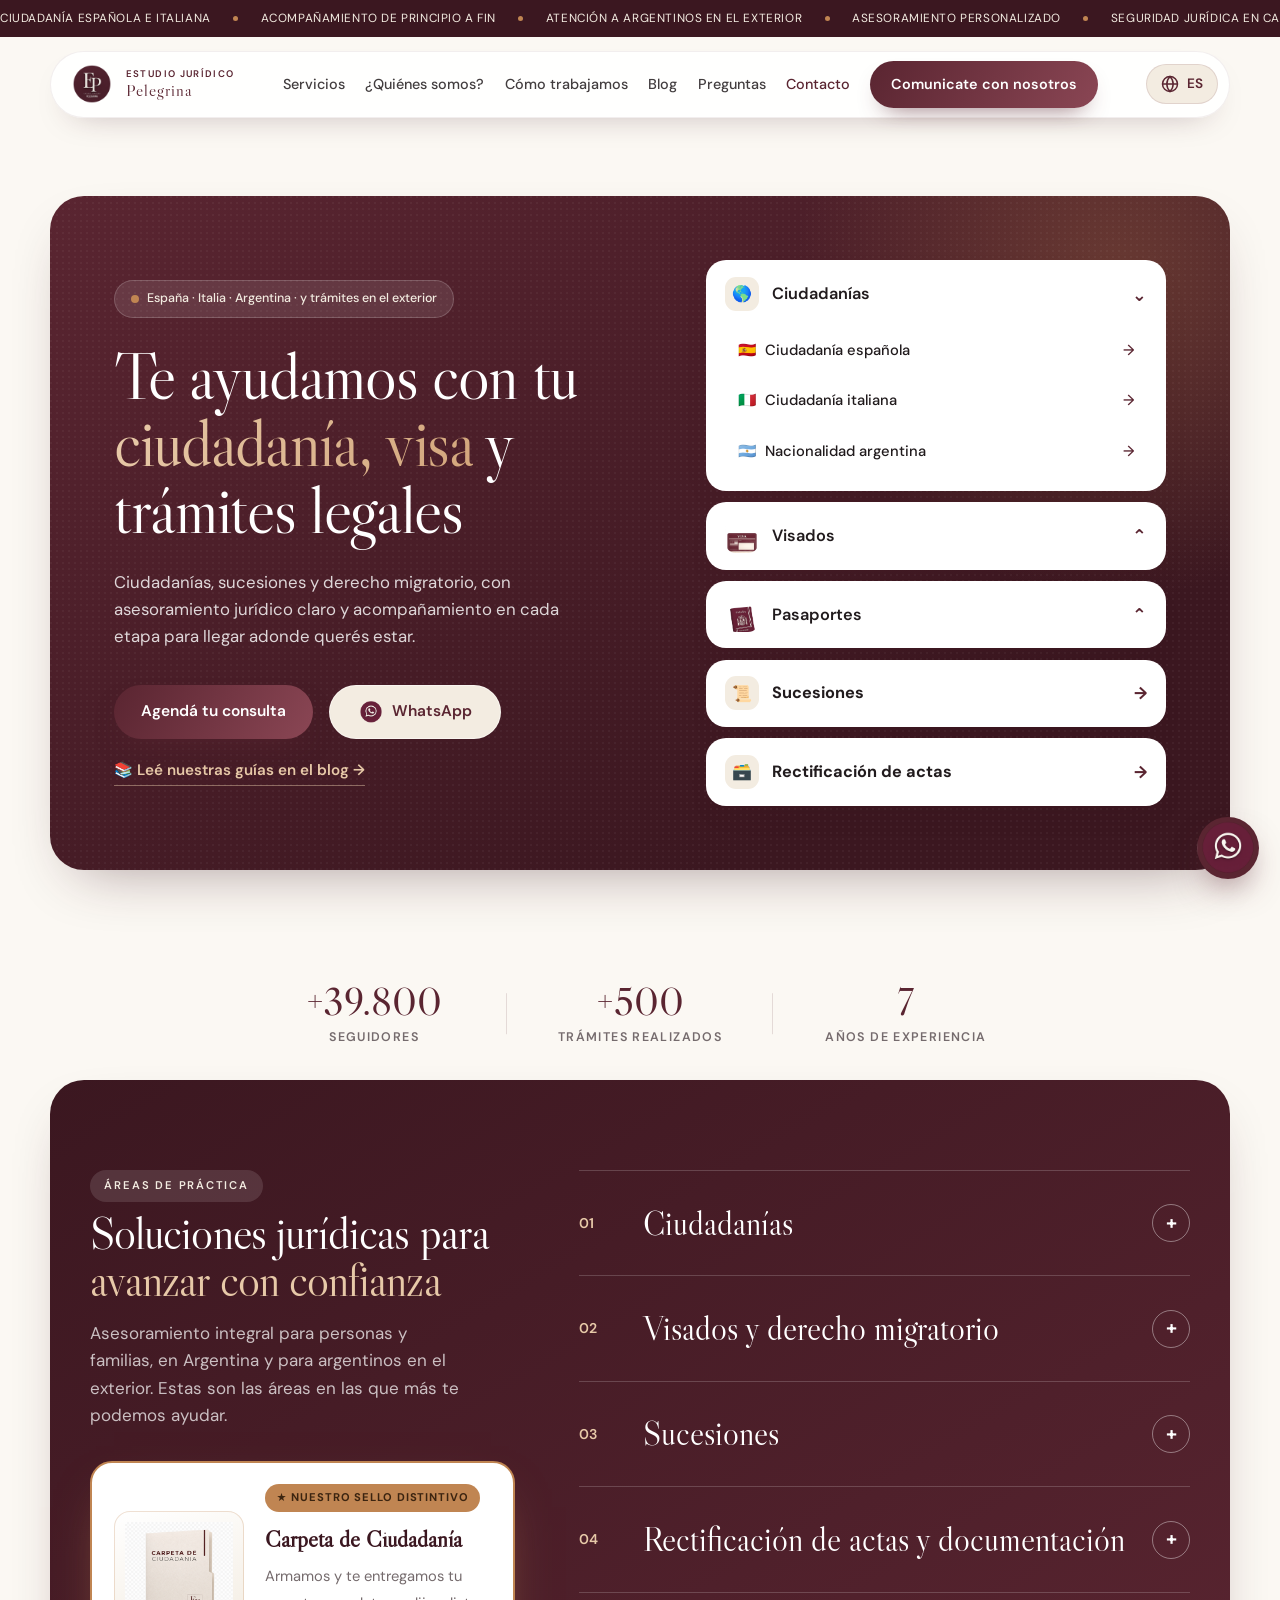
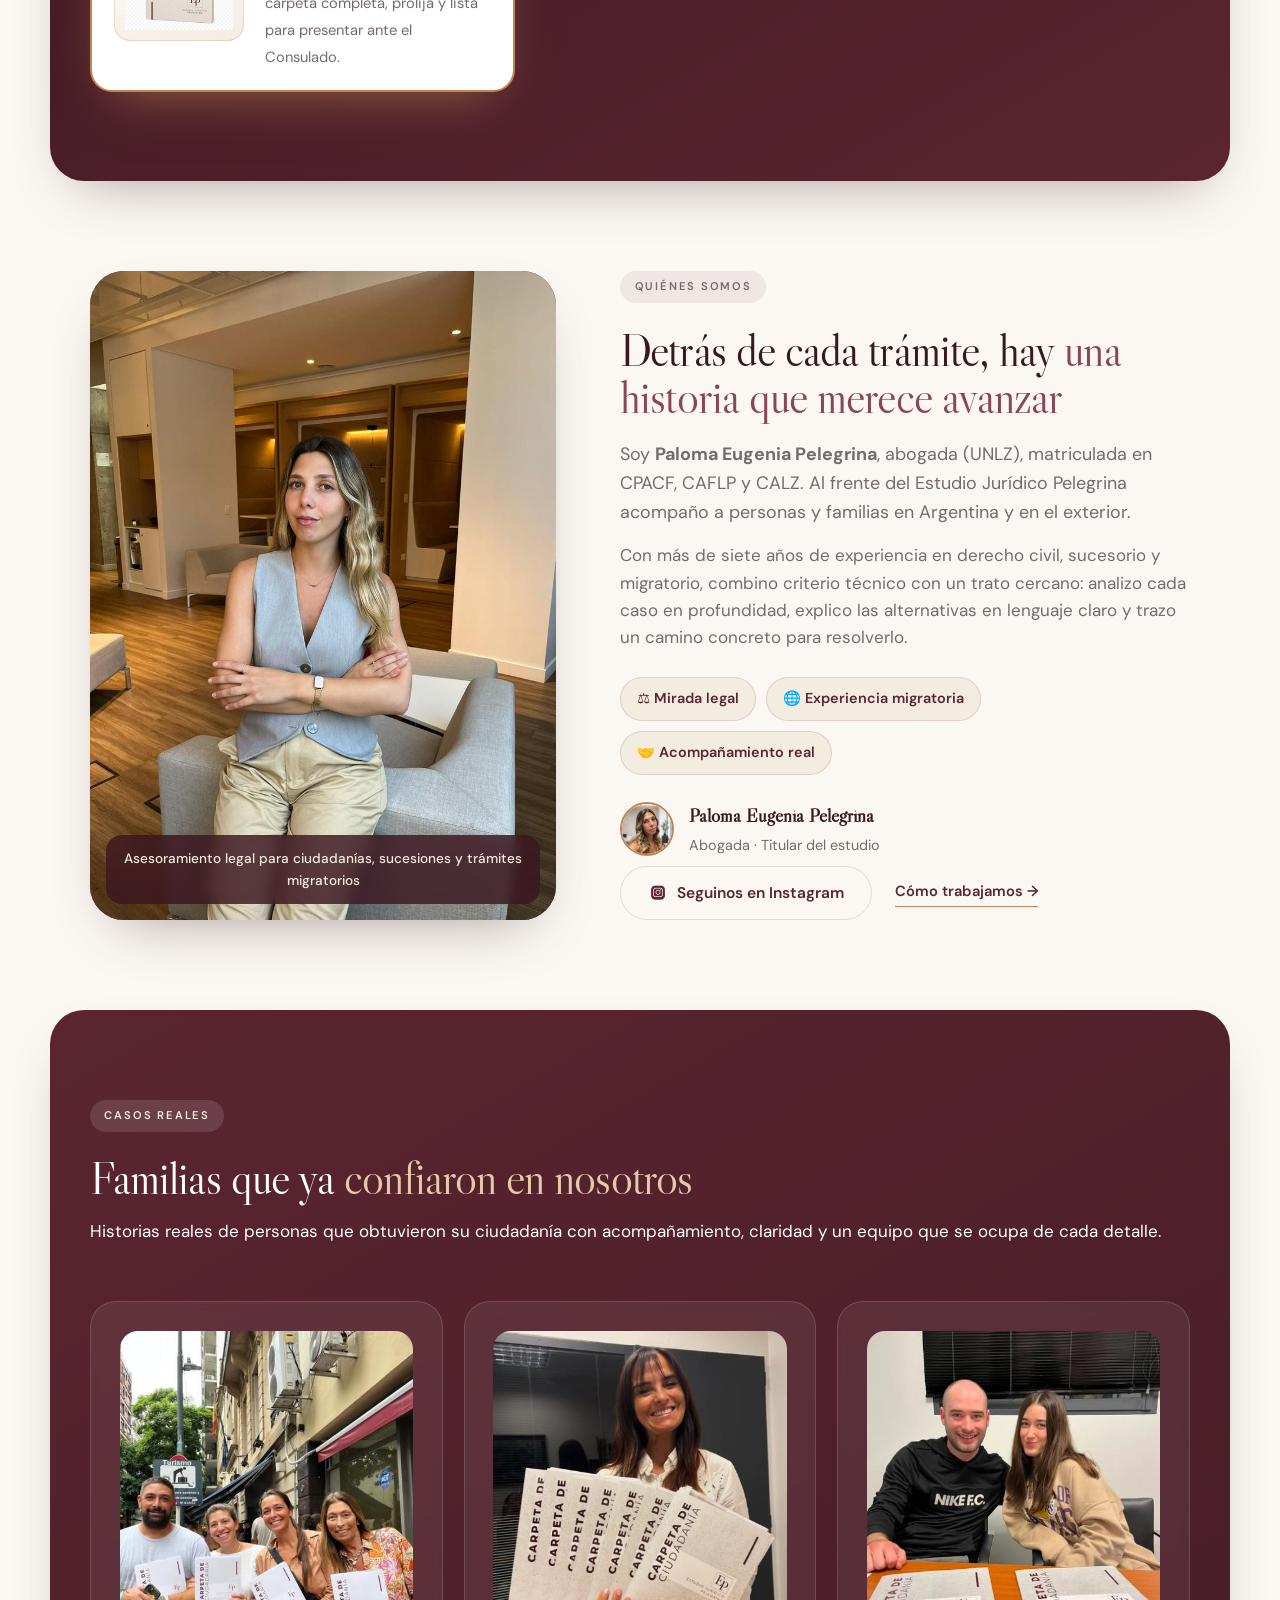
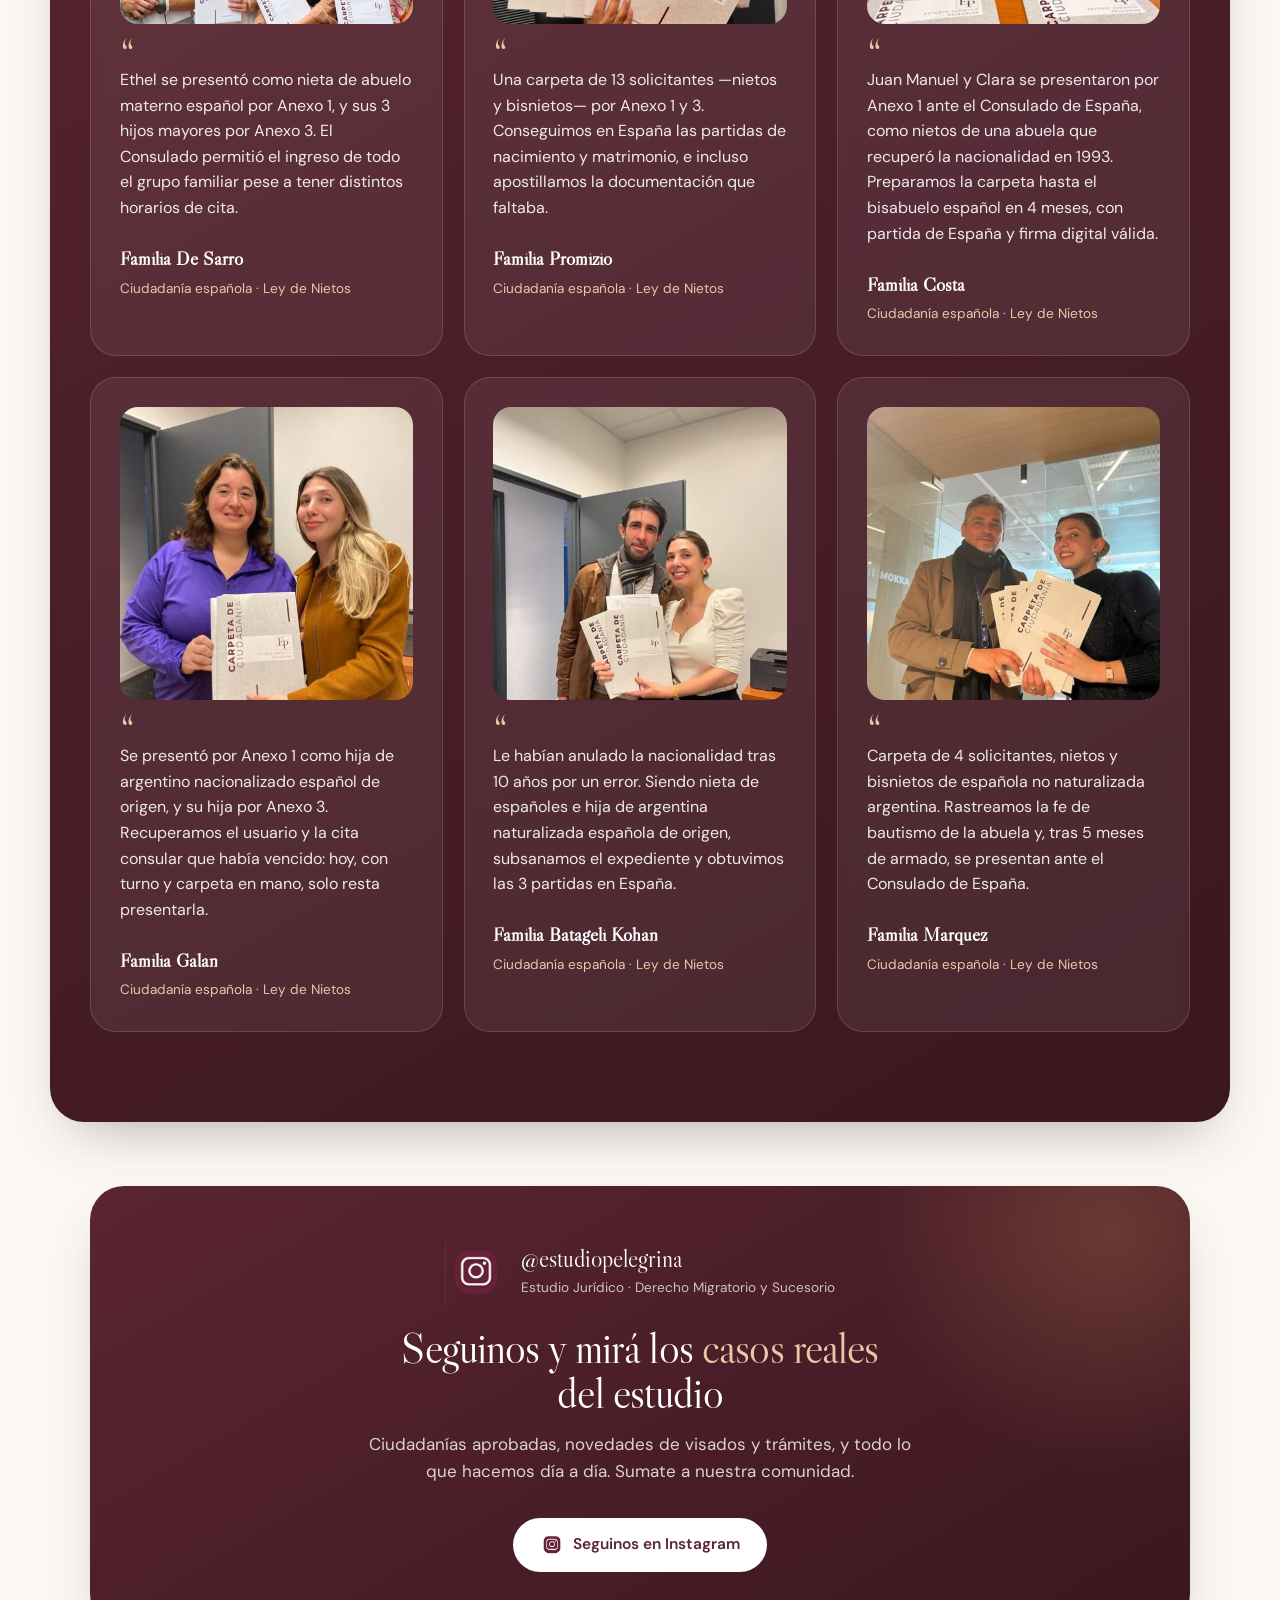
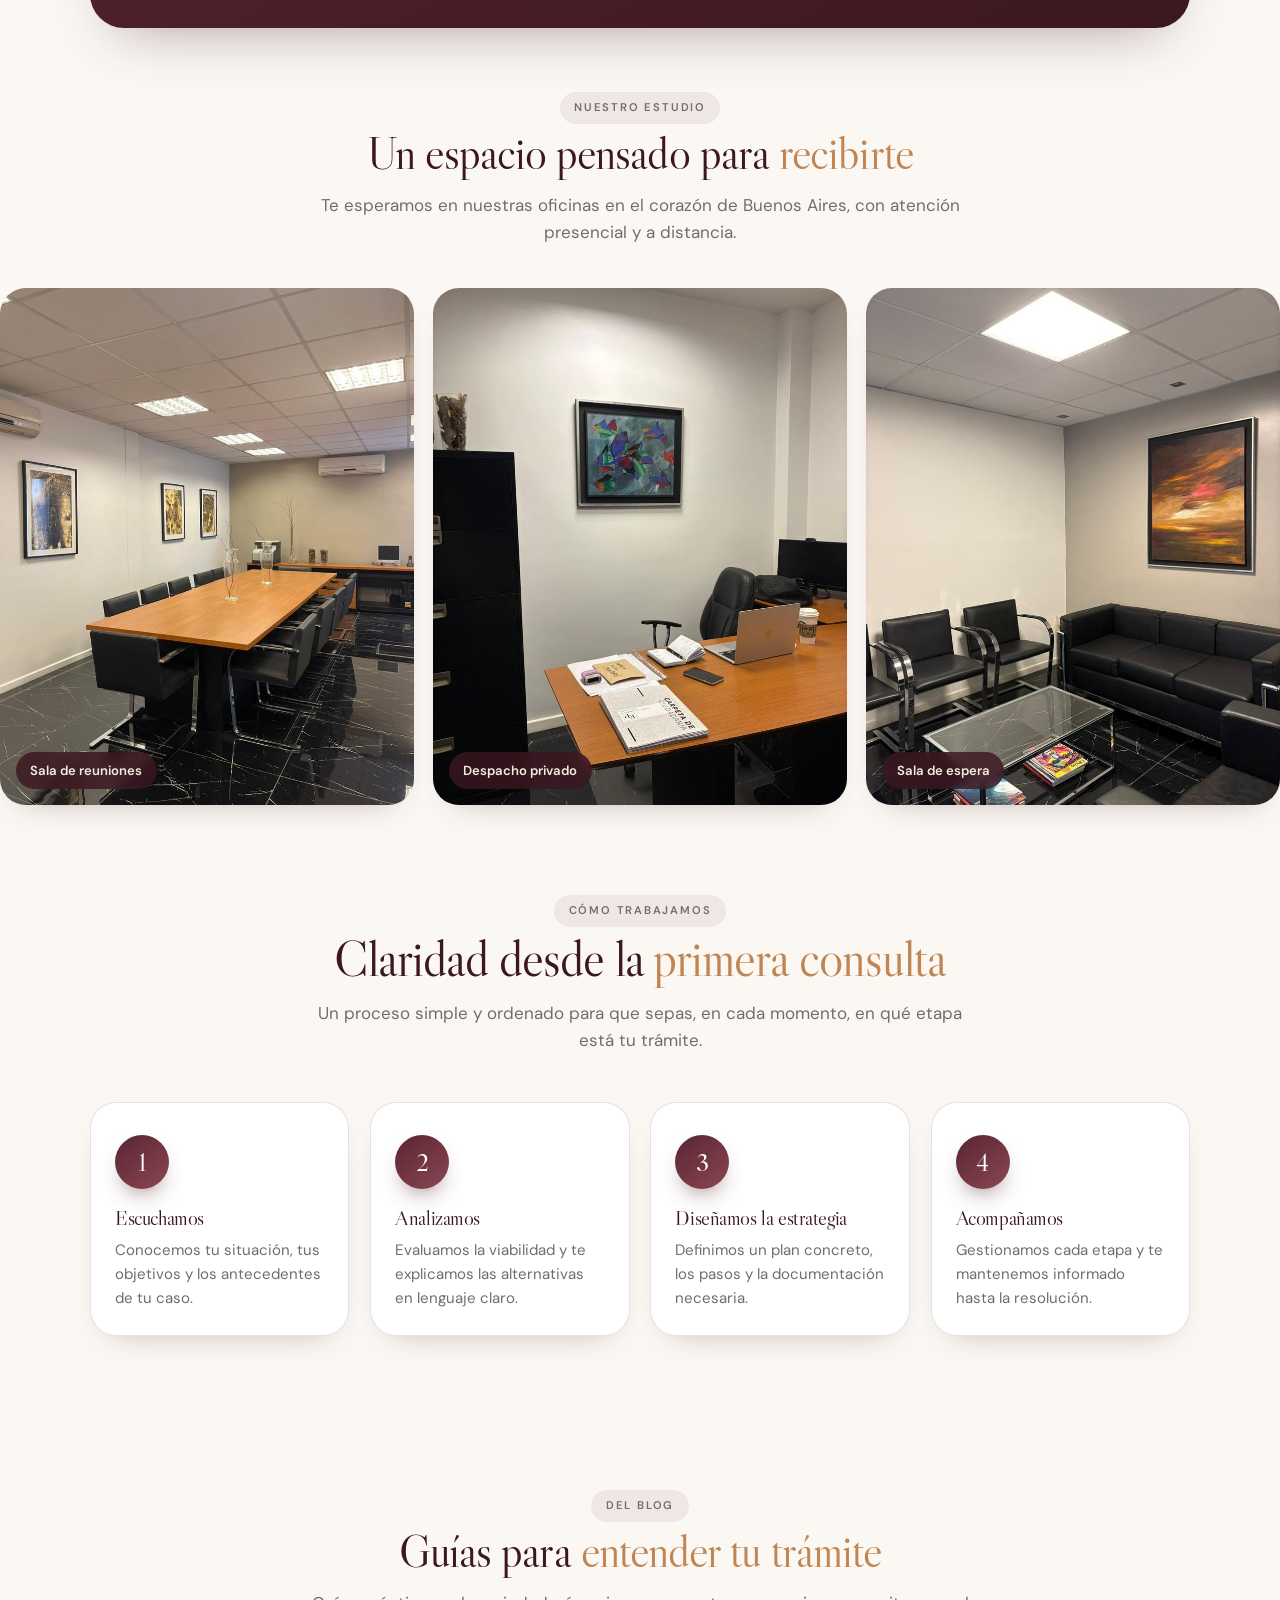
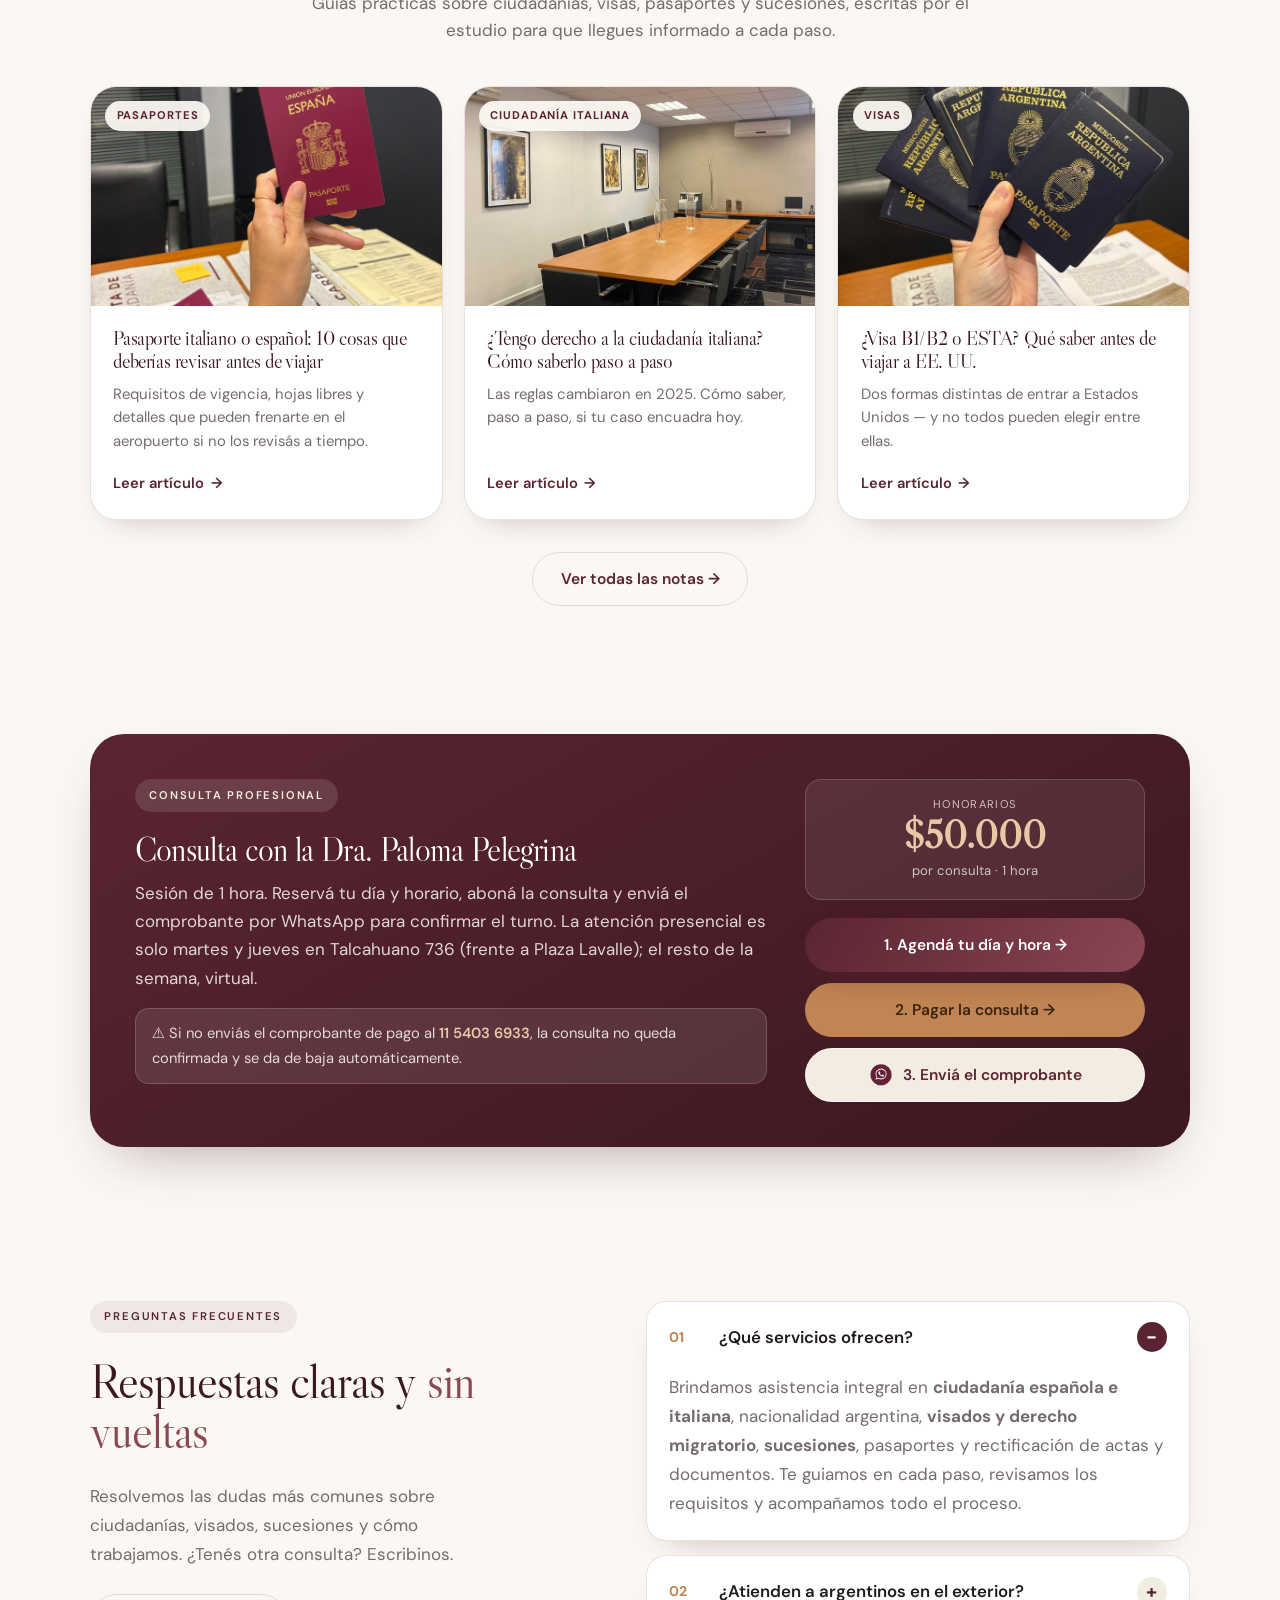
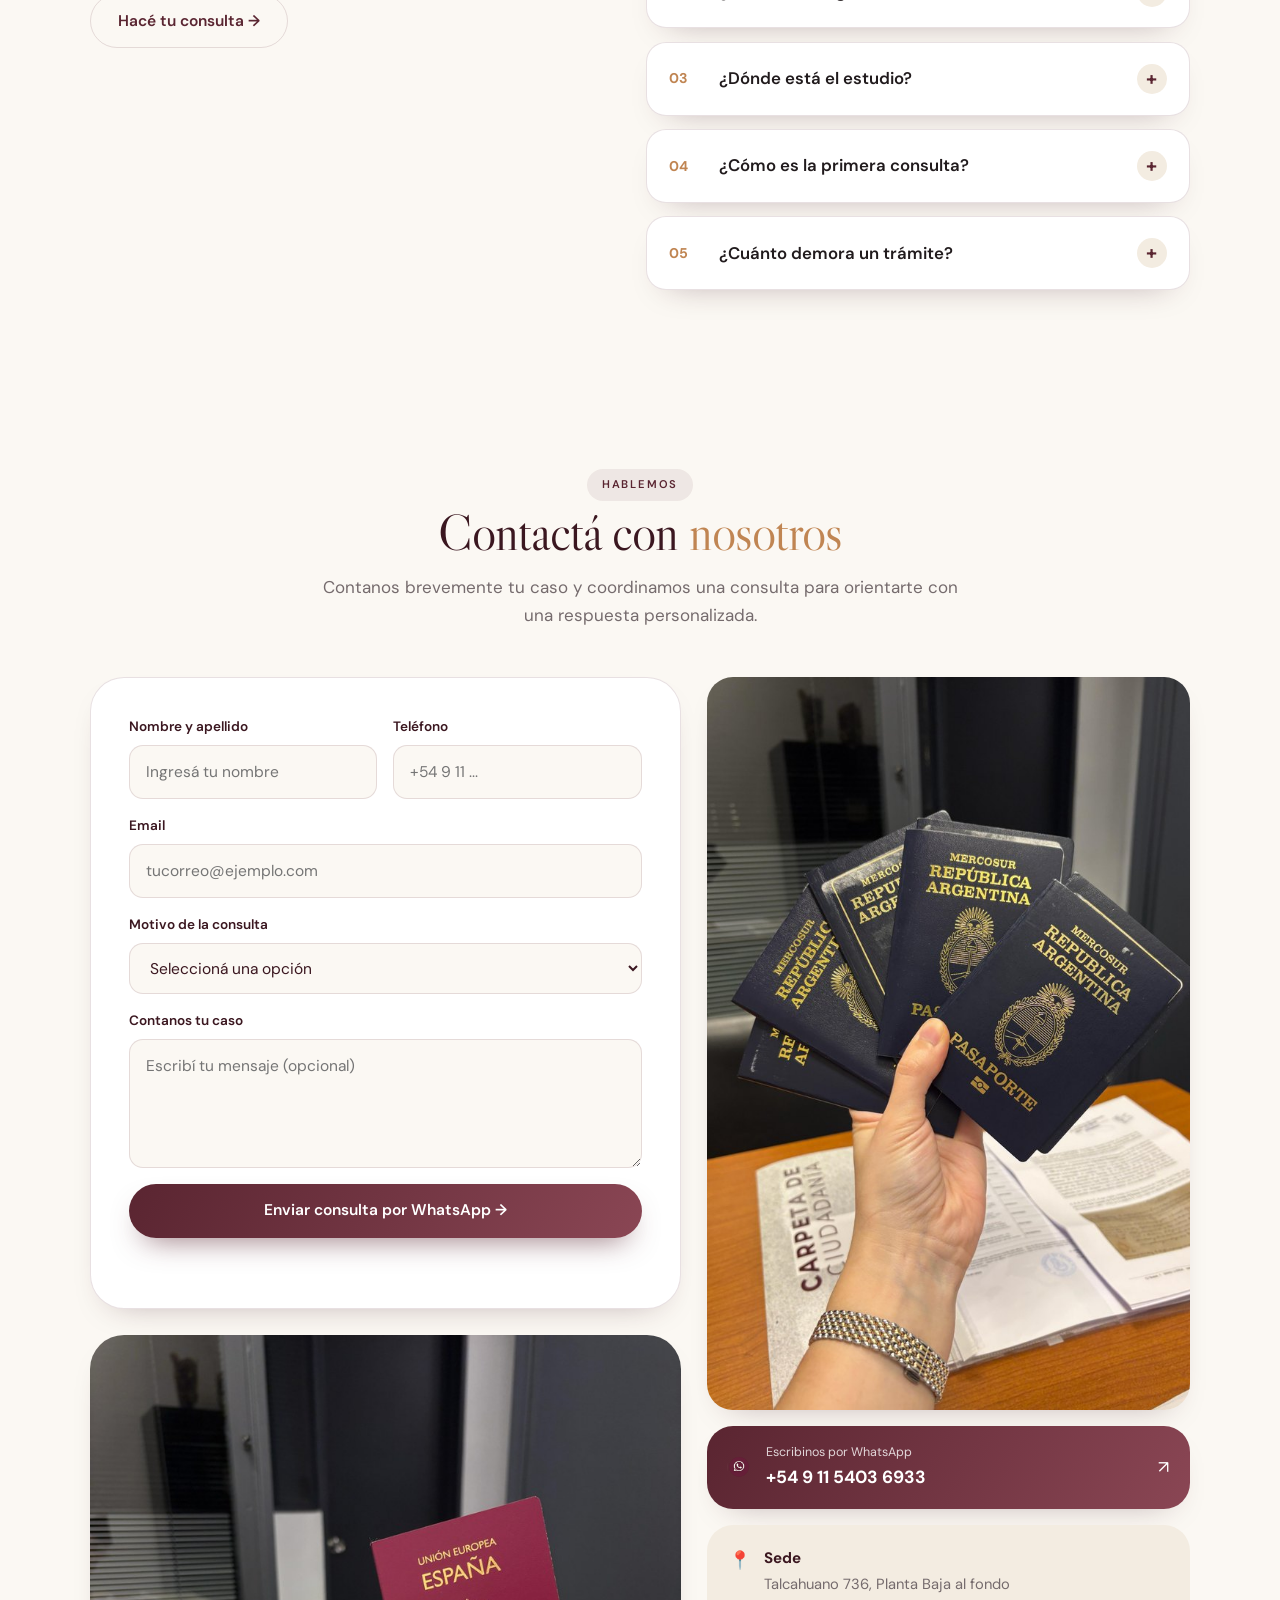
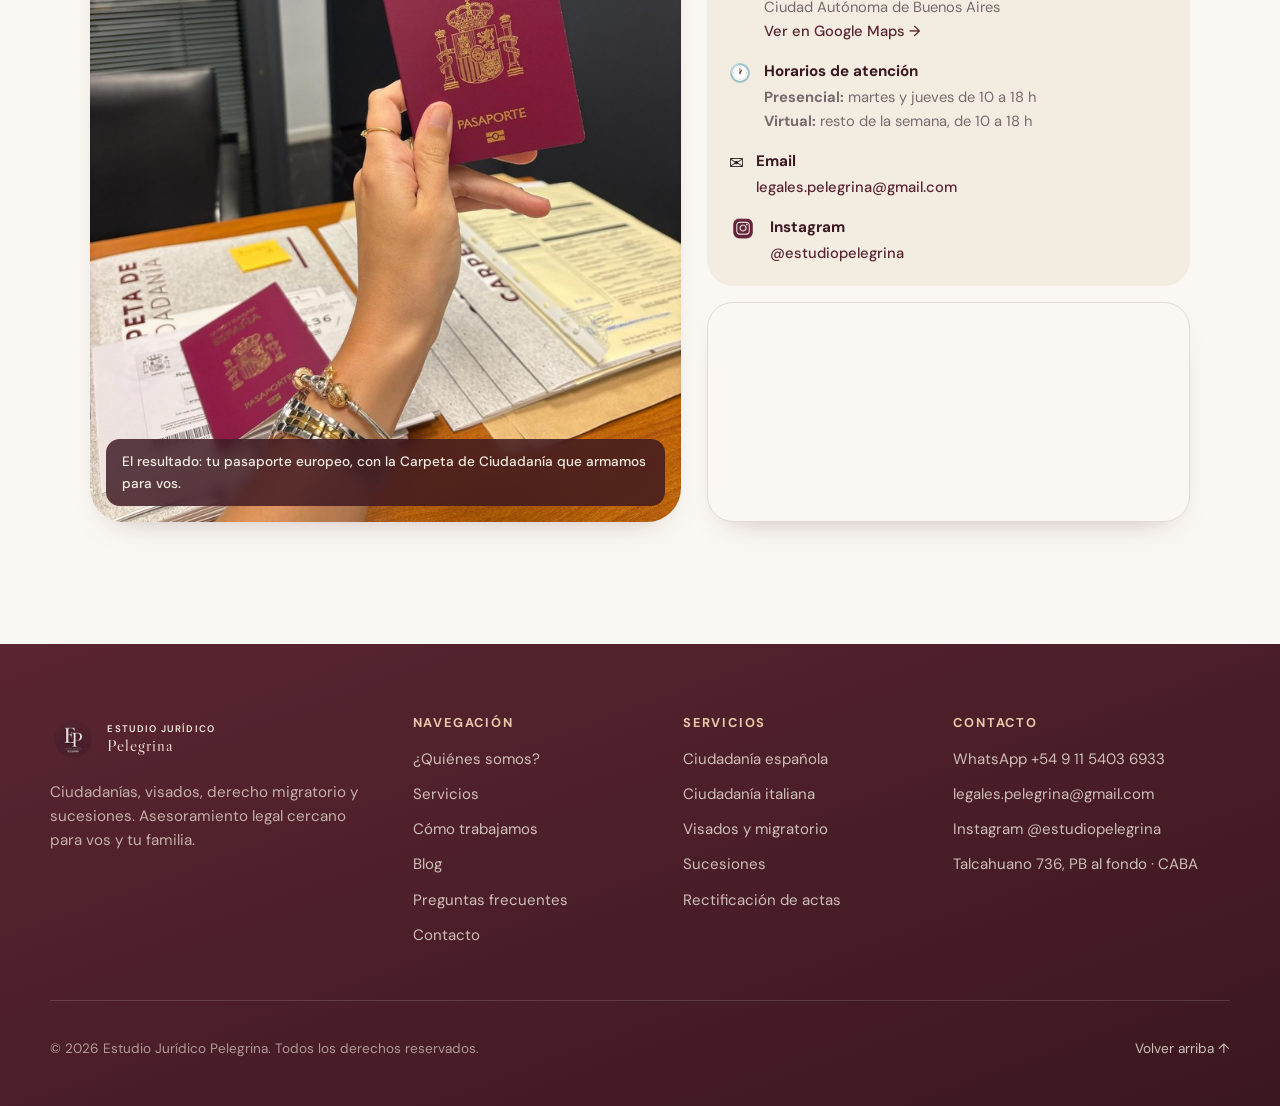
==== commit 1e209cf5: "Rediseñar la franja de confianza como estadísticas elegantes Antes era texto corrido con puntos sepa" ====
--- a/index.html
+++ b/index.html
@@ -63,8 +63,8 @@
   <link rel="preconnect" href="https://fonts.googleapis.com">
   <link rel="preconnect" href="https://fonts.gstatic.com" crossorigin>
   <link href="https://fonts.googleapis.com/css2?family=DM+Sans:opsz,wght@9..40,400;9..40,500;9..40,600;9..40,700&family=Libre+Caslon+Display&display=swap" rel="stylesheet">
-  <link rel="stylesheet" href="styles.css?v=15">
-  <link rel="stylesheet" href="responsive.css?v=15">
+  <link rel="stylesheet" href="styles.css?v=16">
+  <link rel="stylesheet" href="responsive.css?v=16">
 </head>
 <body>
 
@@ -169,9 +169,9 @@
 
     <!-- TRUST STRIP -->
     <div class="trust">
-      <span data-i18n="trust.1">+39.800 seguidores</span><i></i>
-      <span data-i18n="trust.2">+500 trámites realizados</span><i></i>
-      <span data-i18n="trust.3">7 años de experiencia</span>
+      <div class="trust-item"><b>+39.800</b><small data-i18n="trust.1l">seguidores</small></div>
+      <div class="trust-item"><b>+500</b><small data-i18n="trust.2l">trámites realizados</small></div>
+      <div class="trust-item"><b>7</b><small data-i18n="trust.3l">años de experiencia</small></div>
     </div>
 
     <!-- SERVICIOS -->
--- a/styles.css
+++ b/styles.css
@@ -116,8 +116,11 @@
 .acc-card.simple:hover{transform:translateY(-2px);transition:transform .2s}
 
 /* ===== TRUST ===== */
-.trust{display:flex;flex-wrap:wrap;align-items:center;justify-content:center;gap:clamp(1rem,4vw,3rem);padding:1.6rem;color:var(--wine);font-family:var(--serif);font-size:clamp(1.1rem,1.6vw,1.45rem)}
-.trust i{width:6px;height:6px;border-radius:50%;background:var(--gold)}
+.trust{display:grid;grid-template-columns:repeat(3,1fr);gap:1rem;width:min(820px,100%);margin:0 auto;padding:2rem 1.2rem;text-align:center}
+.trust-item{position:relative}
+.trust-item+.trust-item::before{content:"";position:absolute;left:-.55rem;top:50%;transform:translateY(-50%);width:1px;height:2.6rem;background:var(--line)}
+.trust-item b{display:block;font-family:var(--serif);font-weight:400;font-size:clamp(1.8rem,3.2vw,2.5rem);color:var(--wine);line-height:1.1}
+.trust-item small{display:block;margin-top:.35rem;font-size:.78rem;font-weight:600;color:var(--muted);text-transform:uppercase;letter-spacing:.11em}
 
 /* ===== SECTION SHELL ===== */
 .about,.stats,.services,.process,.testi,.faq,.contact{width:min(1180px,100%);margin:0 auto;padding:clamp(3.5rem,7vw,6.5rem) clamp(1.2rem,4vw,2.5rem)}
--- a/responsive.css
+++ b/responsive.css
@@ -73,7 +73,10 @@
   .footer-bottom{flex-direction:column;text-align:center;gap:.6rem}
 
   .float-wa{width:52px;height:52px;right:1rem;bottom:1rem}
-  .trust{font-size:1.05rem;gap:.7rem 1.4rem}
+  .trust{gap:.6rem;padding:1.5rem 1rem}
+  .trust-item b{font-size:1.45rem}
+  .trust-item small{font-size:.6rem;letter-spacing:.07em}
+  .trust-item+.trust-item::before{height:2rem;left:-.35rem}
 
   /* ---- Disposición móvil optimizada ---- */
   /* Menos aire vertical: la página se recorre más rápido */
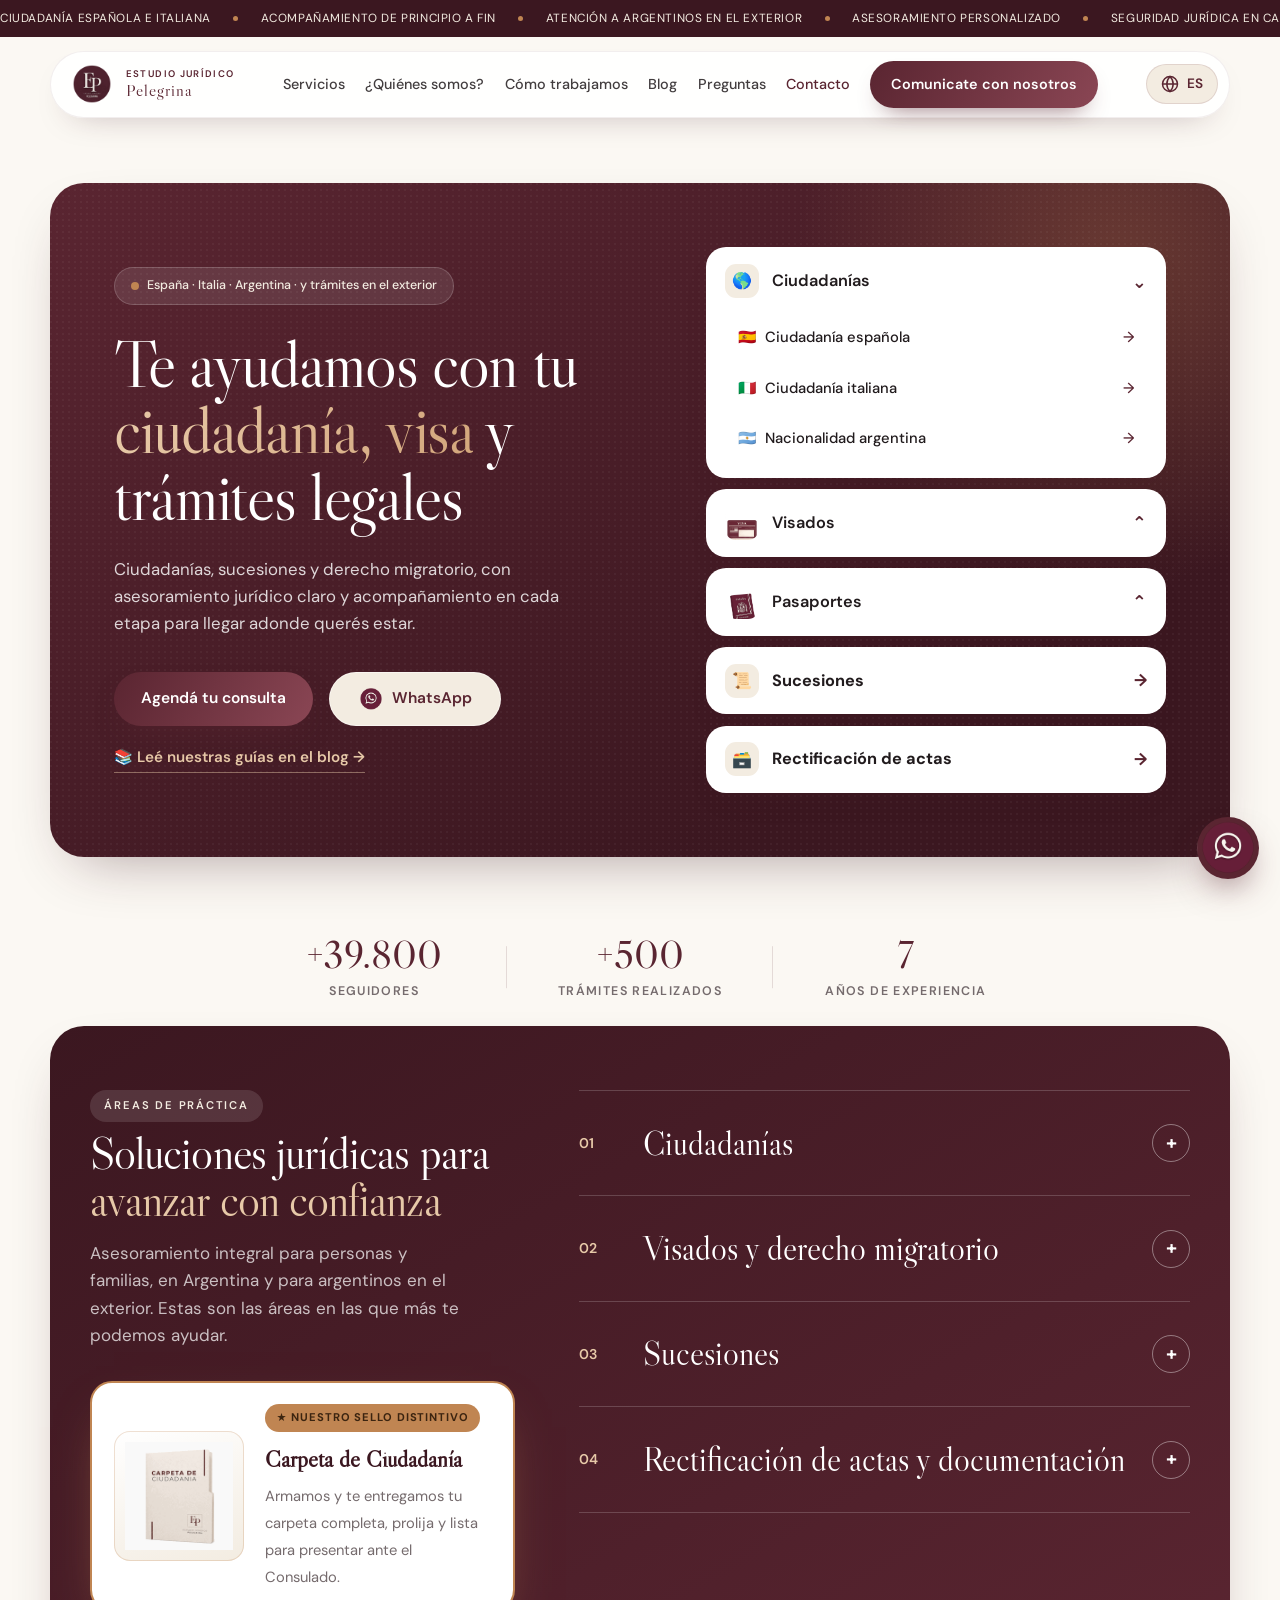
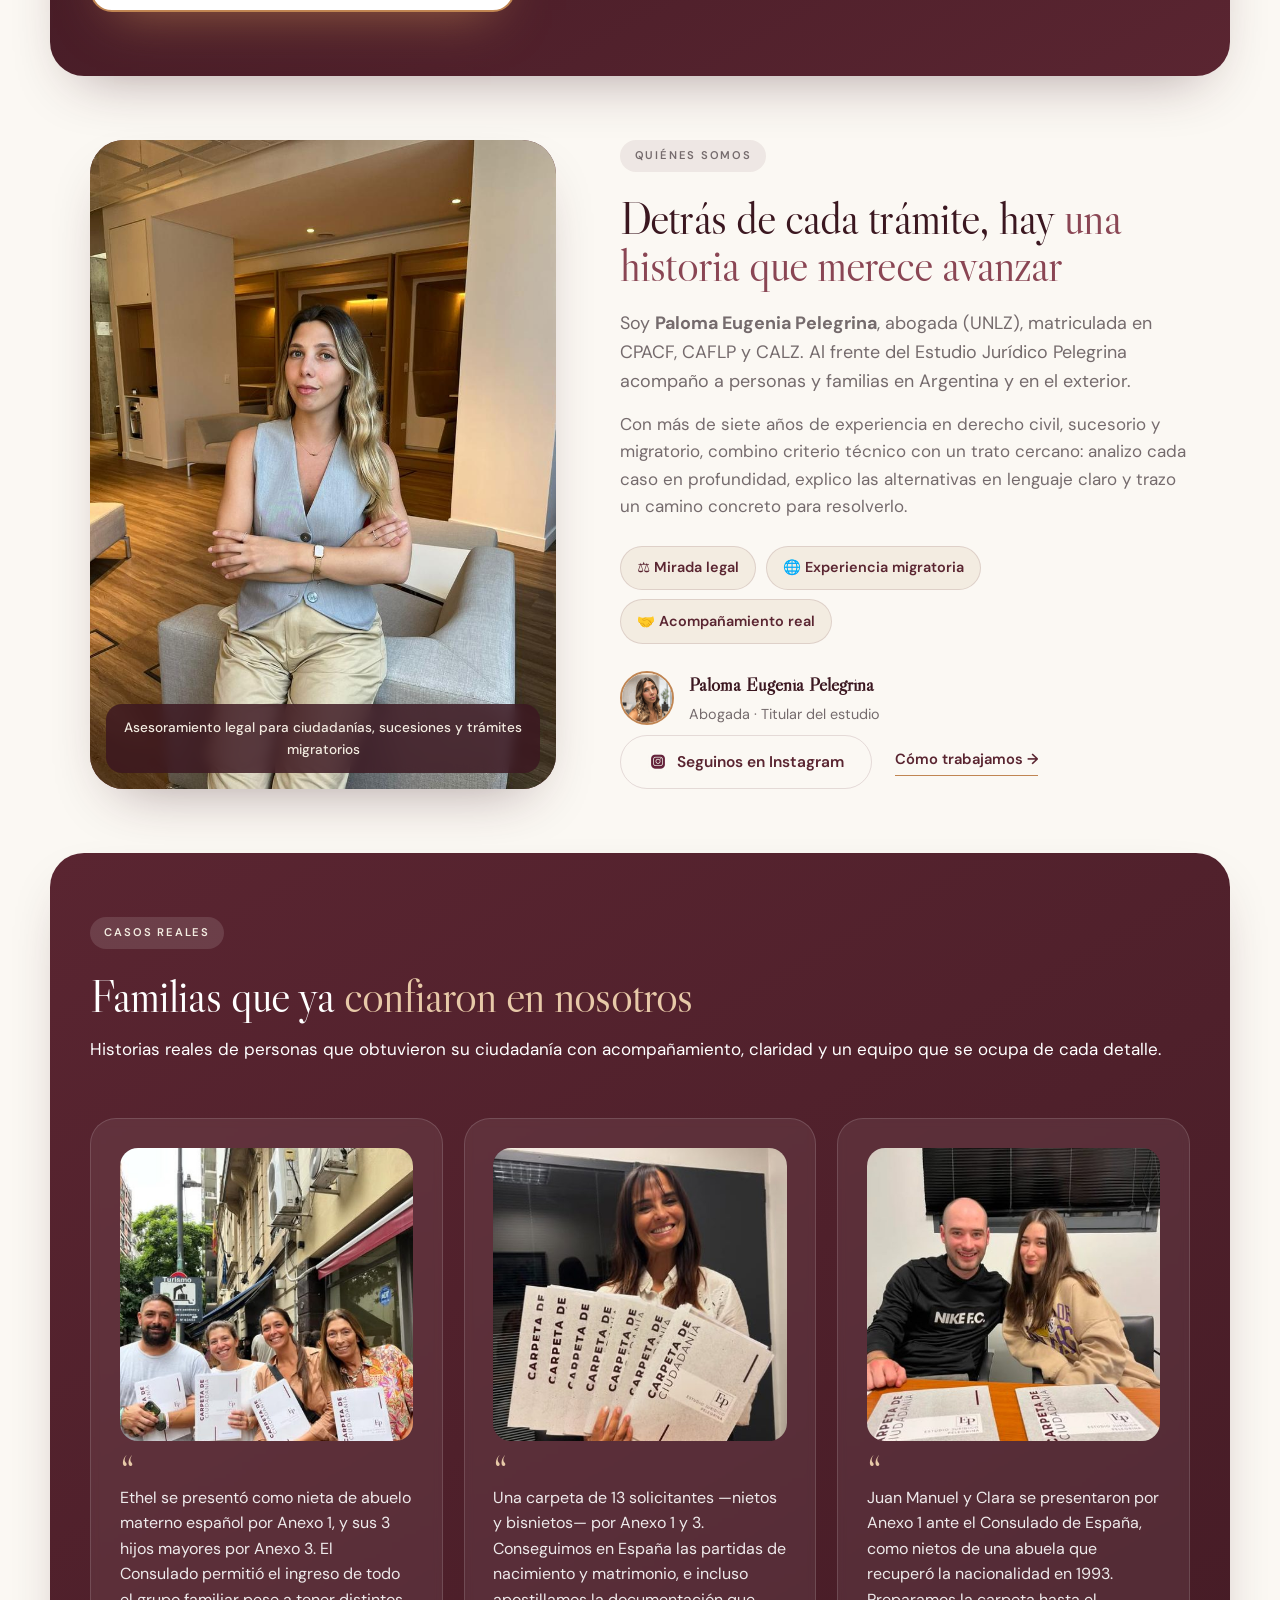
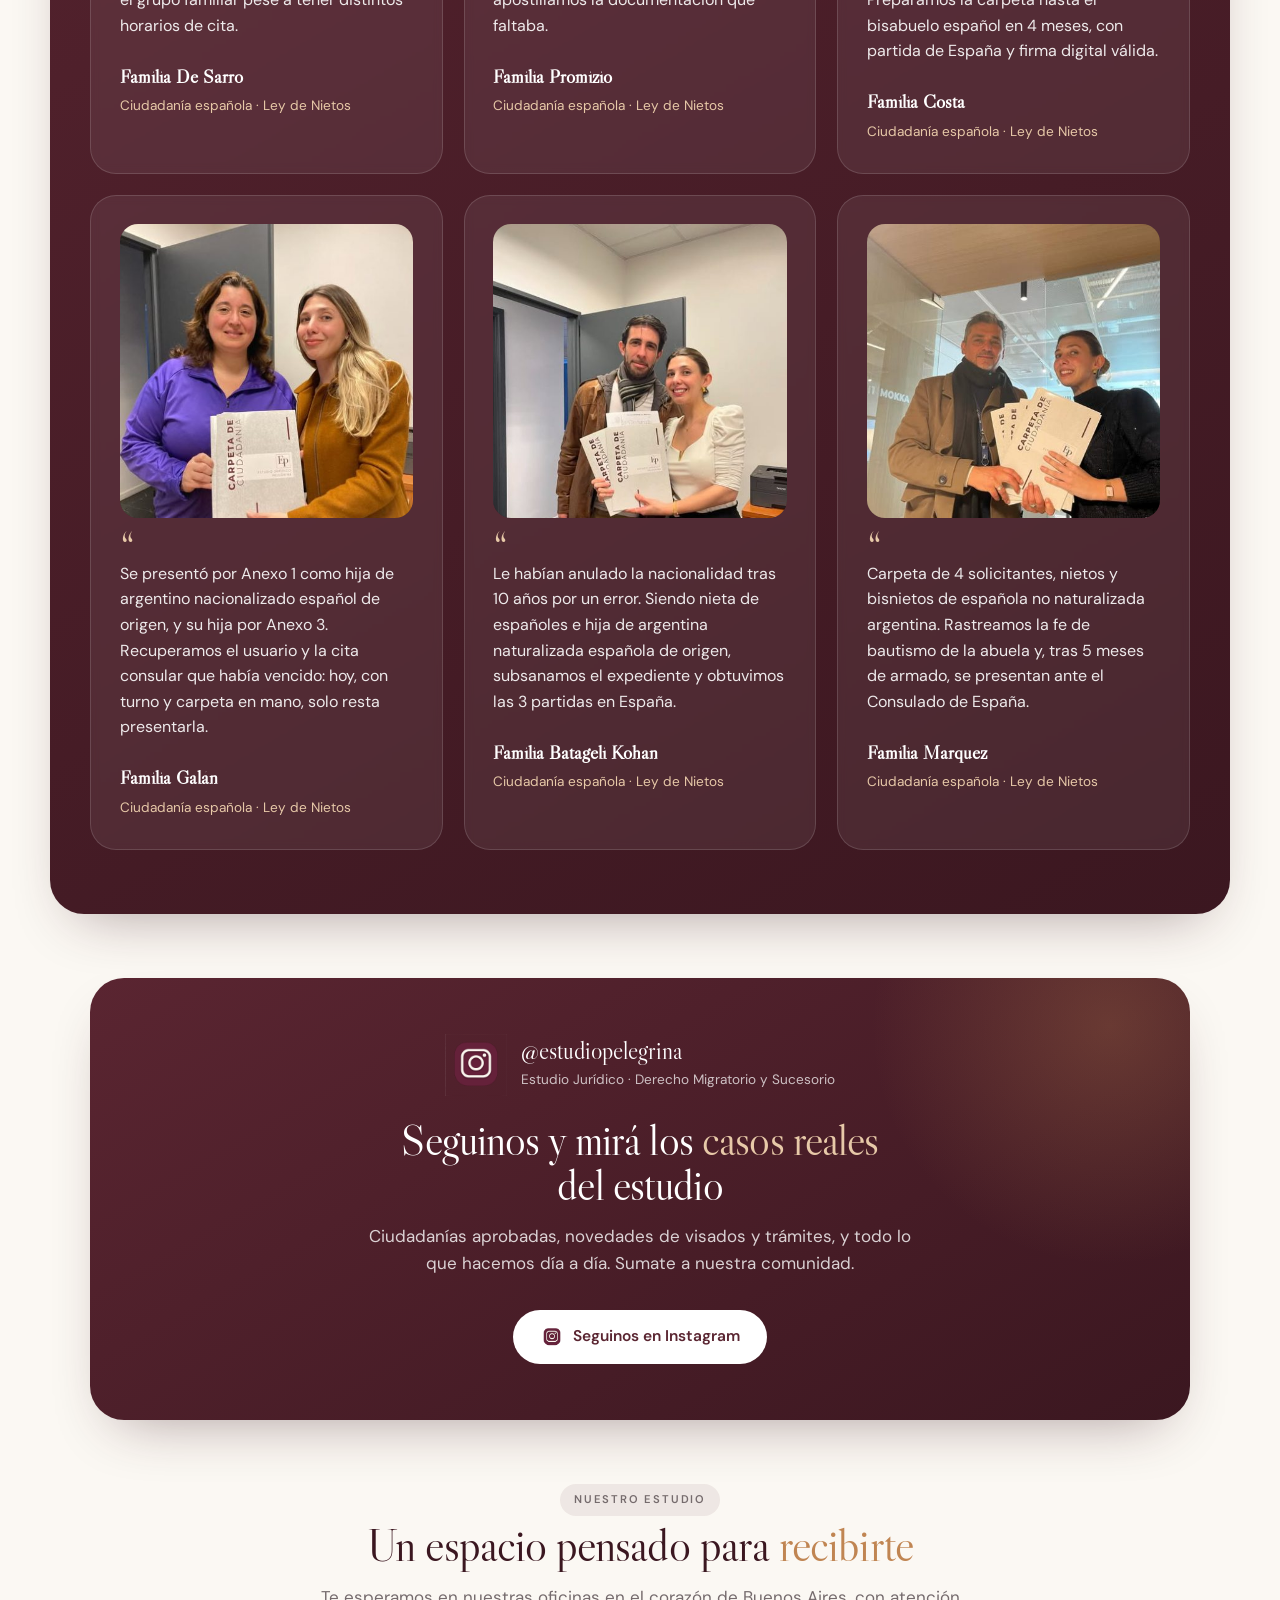
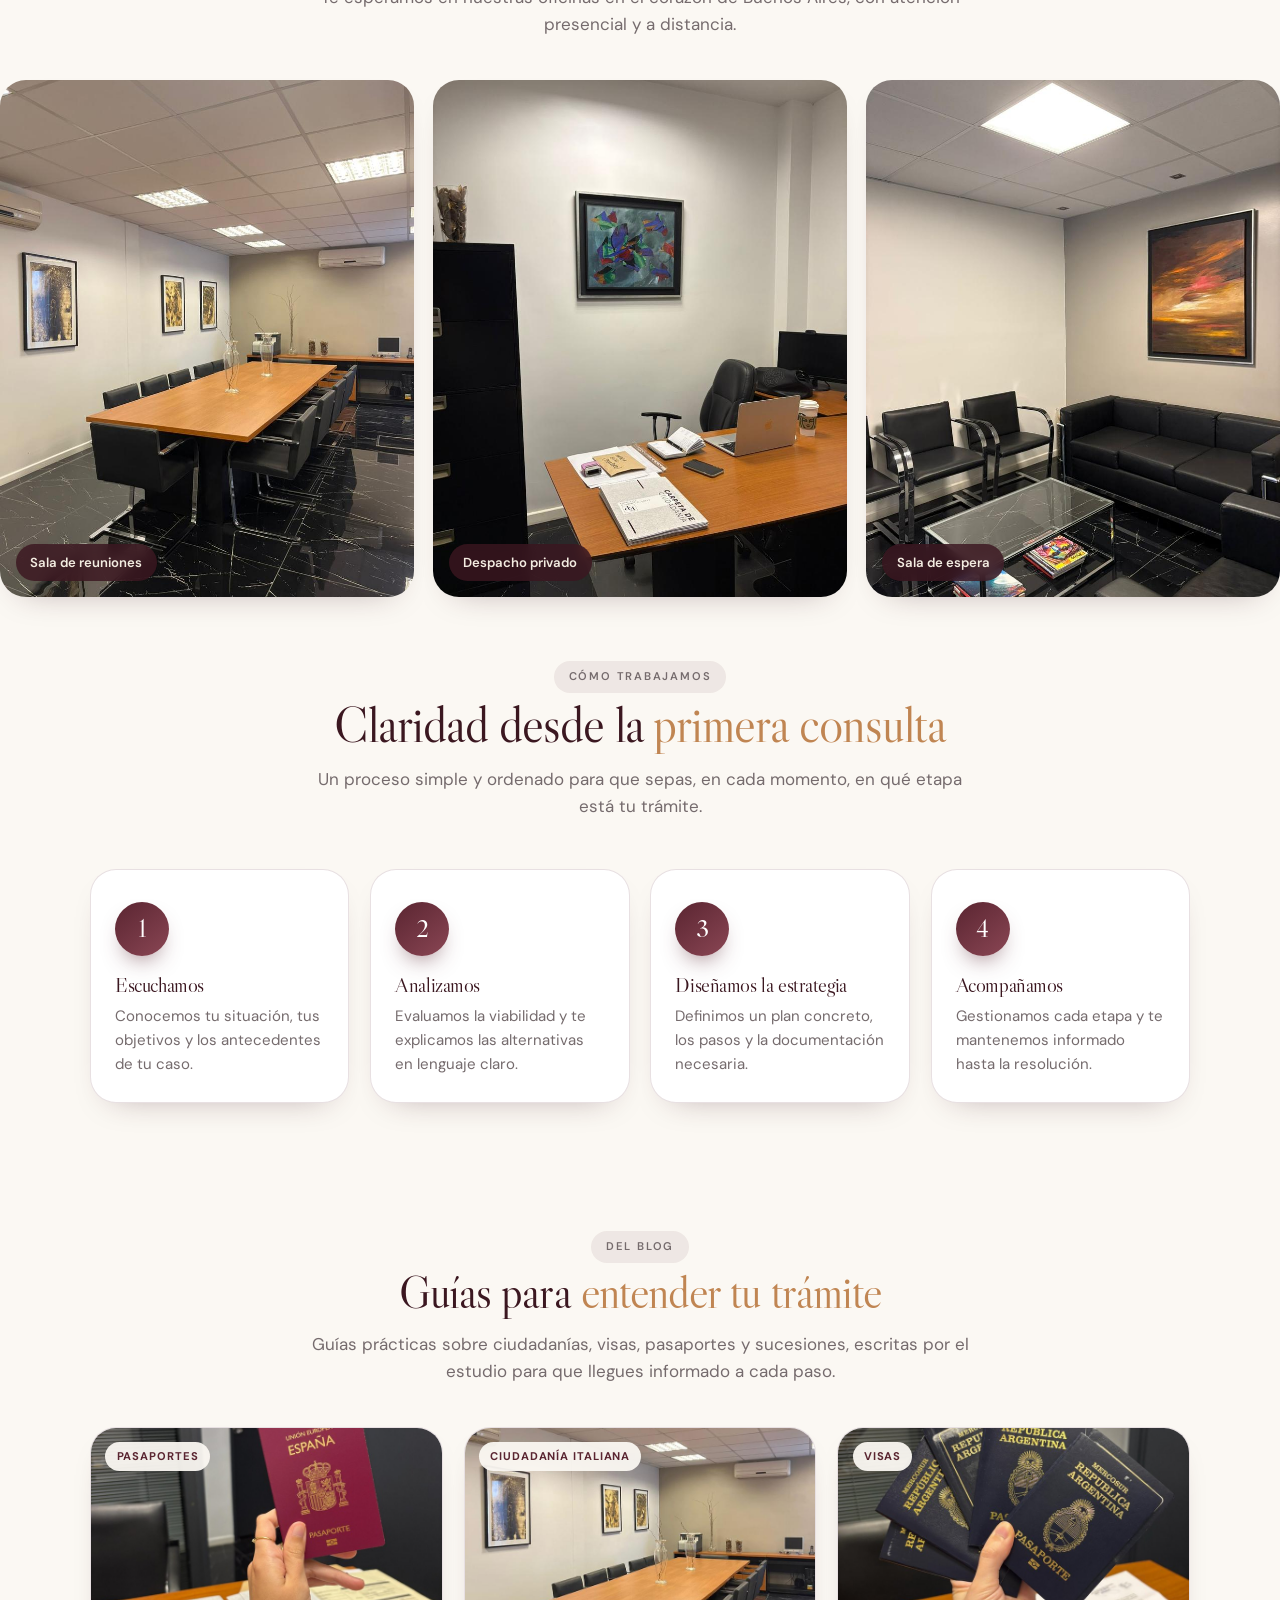
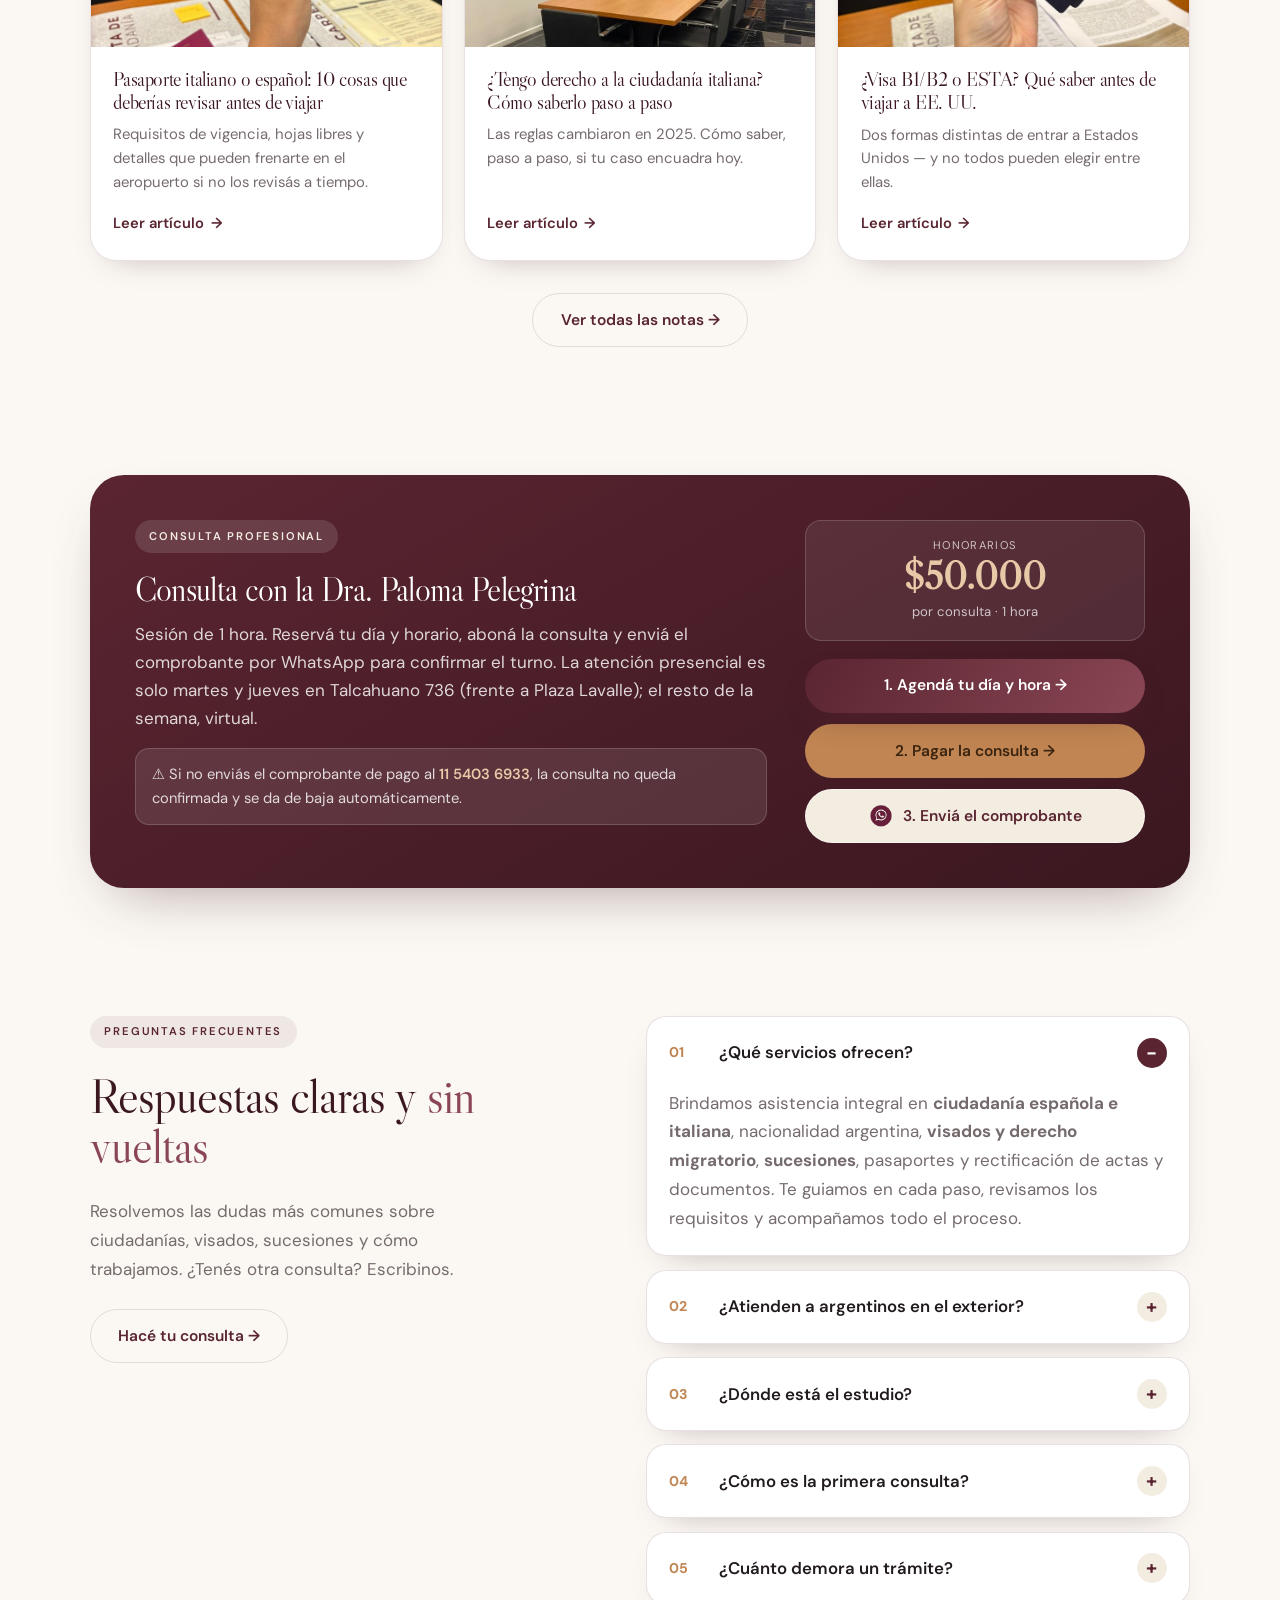
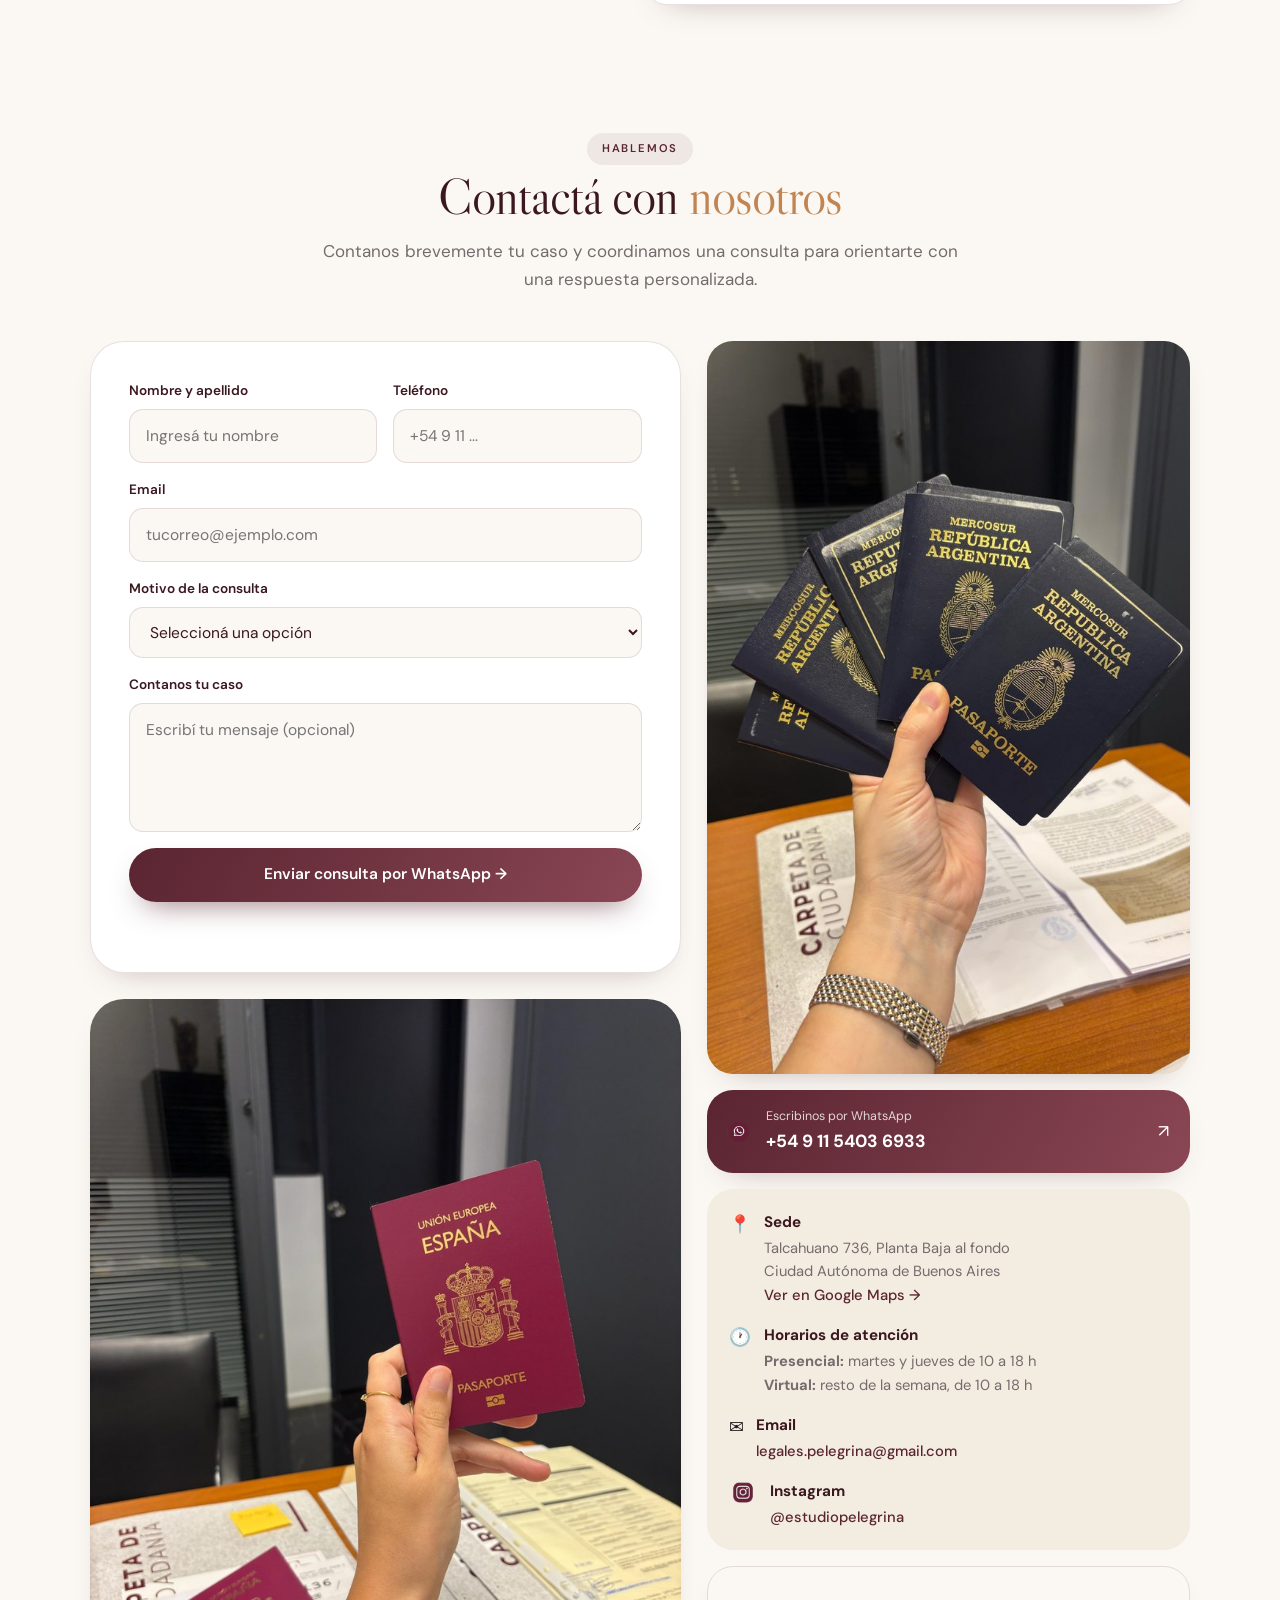
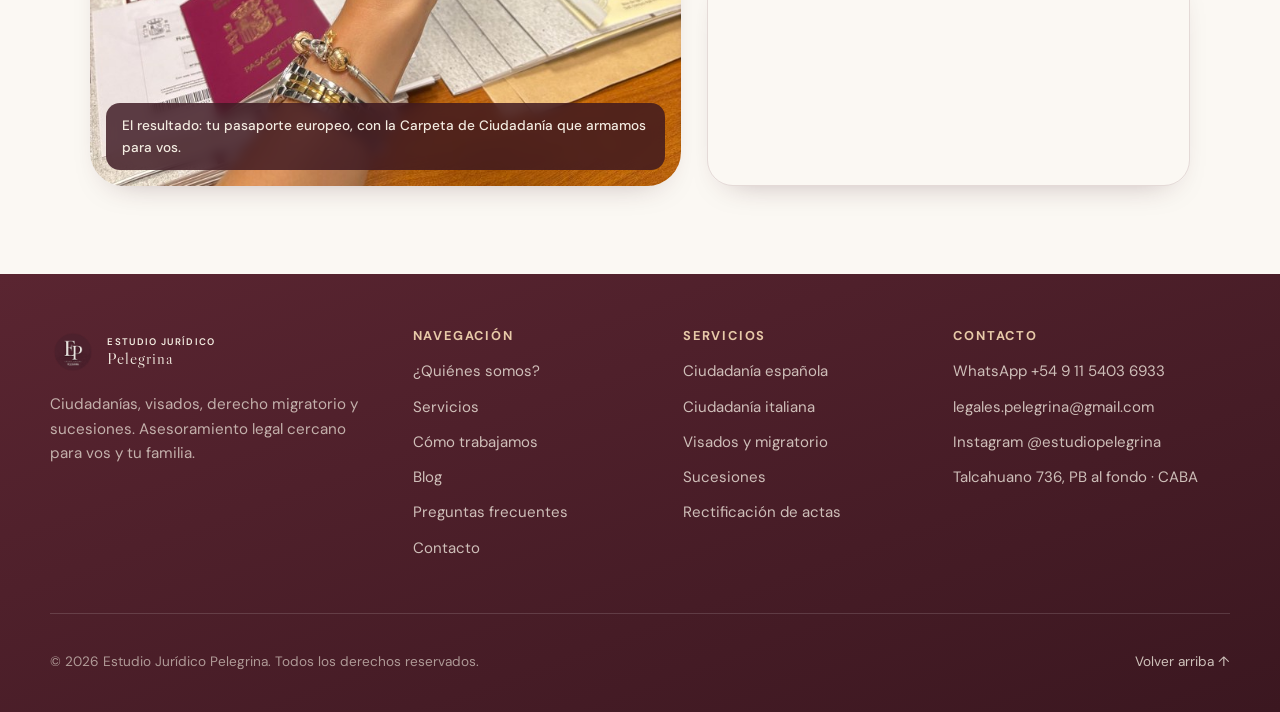
==== commit a0e120bf: "Página 404, optimización de íconos y poda de espacios muertos 404 personalizada: - 404.html con la e" ====
--- a/index.html
+++ b/index.html
@@ -63,8 +63,8 @@
   <link rel="preconnect" href="https://fonts.googleapis.com">
   <link rel="preconnect" href="https://fonts.gstatic.com" crossorigin>
   <link href="https://fonts.googleapis.com/css2?family=DM+Sans:opsz,wght@9..40,400;9..40,500;9..40,600;9..40,700&family=Libre+Caslon+Display&display=swap" rel="stylesheet">
-  <link rel="stylesheet" href="styles.css?v=16">
-  <link rel="stylesheet" href="responsive.css?v=16">
+  <link rel="stylesheet" href="styles.css?v=17">
+  <link rel="stylesheet" href="responsive.css?v=17">
 </head>
 <body>
 
@@ -537,7 +537,7 @@
   <!-- Barra de progreso de scroll -->
   <div class="scroll-progress" id="scrollProgress" aria-hidden="true"></div>
 
-  <script src="i18n.js?v=13"></script>
+  <script src="i18n.js?v=14"></script>
   <script src="script.js?v=11"></script>
 </body>
 </html>
--- a/styles.css
+++ b/styles.css
@@ -82,7 +82,7 @@
 .menu-btn[aria-expanded=true] span:nth-child(3){transform:translateY(-7px) rotate(-45deg)}
 
 /* ===== HERO ===== */
-.hero{padding:clamp(2rem,5vw,4.5rem) clamp(1rem,4vw,2.5rem) clamp(3rem,6vw,5rem)}
+.hero{padding:clamp(1.6rem,4vw,3.2rem) clamp(1rem,4vw,2.5rem) clamp(2rem,4vw,3.2rem)}
 .hero-inner{position:relative;width:min(1180px,100%);margin:0 auto;background:linear-gradient(150deg,var(--wine) 0%,var(--wine-dark) 78%);border-radius:var(--radius-lg);box-shadow:var(--shadow);color:#fff;display:grid;grid-template-columns:1.08fr .92fr;gap:clamp(2rem,4vw,4rem);align-items:center;padding:clamp(2.4rem,5vw,4.6rem);overflow:hidden}
 .hero-bg{display:none}
 .hero-inner:before{content:"";position:absolute;width:46rem;height:46rem;border-radius:50%;background:radial-gradient(circle at center,rgba(192,133,82,.28),transparent 62%);right:-16rem;top:-18rem;pointer-events:none}
@@ -116,14 +116,14 @@
 .acc-card.simple:hover{transform:translateY(-2px);transition:transform .2s}
 
 /* ===== TRUST ===== */
-.trust{display:grid;grid-template-columns:repeat(3,1fr);gap:1rem;width:min(820px,100%);margin:0 auto;padding:2rem 1.2rem;text-align:center}
+.trust{display:grid;grid-template-columns:repeat(3,1fr);gap:1rem;width:min(820px,100%);margin:0 auto;padding:1.5rem 1.2rem;text-align:center}
 .trust-item{position:relative}
 .trust-item+.trust-item::before{content:"";position:absolute;left:-.55rem;top:50%;transform:translateY(-50%);width:1px;height:2.6rem;background:var(--line)}
 .trust-item b{display:block;font-family:var(--serif);font-weight:400;font-size:clamp(1.8rem,3.2vw,2.5rem);color:var(--wine);line-height:1.1}
 .trust-item small{display:block;margin-top:.35rem;font-size:.78rem;font-weight:600;color:var(--muted);text-transform:uppercase;letter-spacing:.11em}
 
 /* ===== SECTION SHELL ===== */
-.about,.stats,.services,.process,.testi,.faq,.contact{width:min(1180px,100%);margin:0 auto;padding:clamp(3.5rem,7vw,6.5rem) clamp(1.2rem,4vw,2.5rem)}
+.about,.stats,.services,.process,.testi,.faq,.contact{width:min(1180px,100%);margin:0 auto;padding:clamp(2.6rem,5vw,4.2rem) clamp(1.2rem,4vw,2.5rem)}
 
 /* ===== ABOUT ===== */
 .about{display:grid;grid-template-columns:.9fr 1.1fr;gap:clamp(2rem,5vw,4.5rem);align-items:stretch}
@@ -269,7 +269,7 @@
 .contact-map iframe{width:100%;height:100%;border:0;display:block;filter:saturate(.9)}
 
 /* ===== FOOTER ===== */
-.footer{background:linear-gradient(160deg,var(--wine),var(--wine-dark));color:var(--cream);padding:clamp(3rem,6vw,4.5rem) clamp(1.2rem,4vw,2.5rem) 2rem;margin-top:2rem}
+.footer{background:linear-gradient(160deg,var(--wine),var(--wine-dark));color:var(--cream);padding:clamp(2.4rem,5vw,3.4rem) clamp(1.2rem,4vw,2.5rem) 1.6rem;margin-top:1.5rem}
 .footer-grid{width:min(1180px,100%);margin:0 auto;display:grid;grid-template-columns:1.4fr 1fr 1fr 1.2fr;gap:2.5rem}
 .footer .brand-text{color:var(--cream)}
 .footer-brand p{margin:1.1rem 0 0;color:rgba(243,236,225,.7);max-width:20rem;font-size:.95rem}
--- a/responsive.css
+++ b/responsive.css
@@ -73,15 +73,15 @@
   .footer-bottom{flex-direction:column;text-align:center;gap:.6rem}
 
   .float-wa{width:52px;height:52px;right:1rem;bottom:1rem}
-  .trust{gap:.6rem;padding:1.5rem 1rem}
+  .trust{gap:.6rem;padding:1.1rem 1rem}
   .trust-item b{font-size:1.45rem}
   .trust-item small{font-size:.6rem;letter-spacing:.07em}
   .trust-item+.trust-item::before{height:2rem;left:-.35rem}
 
   /* ---- Disposición móvil optimizada ---- */
   /* Menos aire vertical: la página se recorre más rápido */
-  .about,.stats,.services,.process,.testi,.faq,.contact{padding:2.6rem 1.2rem}
-  .ig-cta,.home-blog,.consulta-section{padding:1.8rem 1.2rem}
+  .about,.stats,.services,.process,.testi,.faq,.contact{padding:2rem 1.2rem}
+  .ig-cta,.home-blog,.consulta-section{padding:1.4rem 1.2rem}
 
   /* Números: tarjetas compactas en fila (ícono + número + texto) */
   .stat-card{display:grid;grid-template-columns:auto 1fr;column-gap:1.1rem;align-items:center;padding:1.15rem 1.25rem}
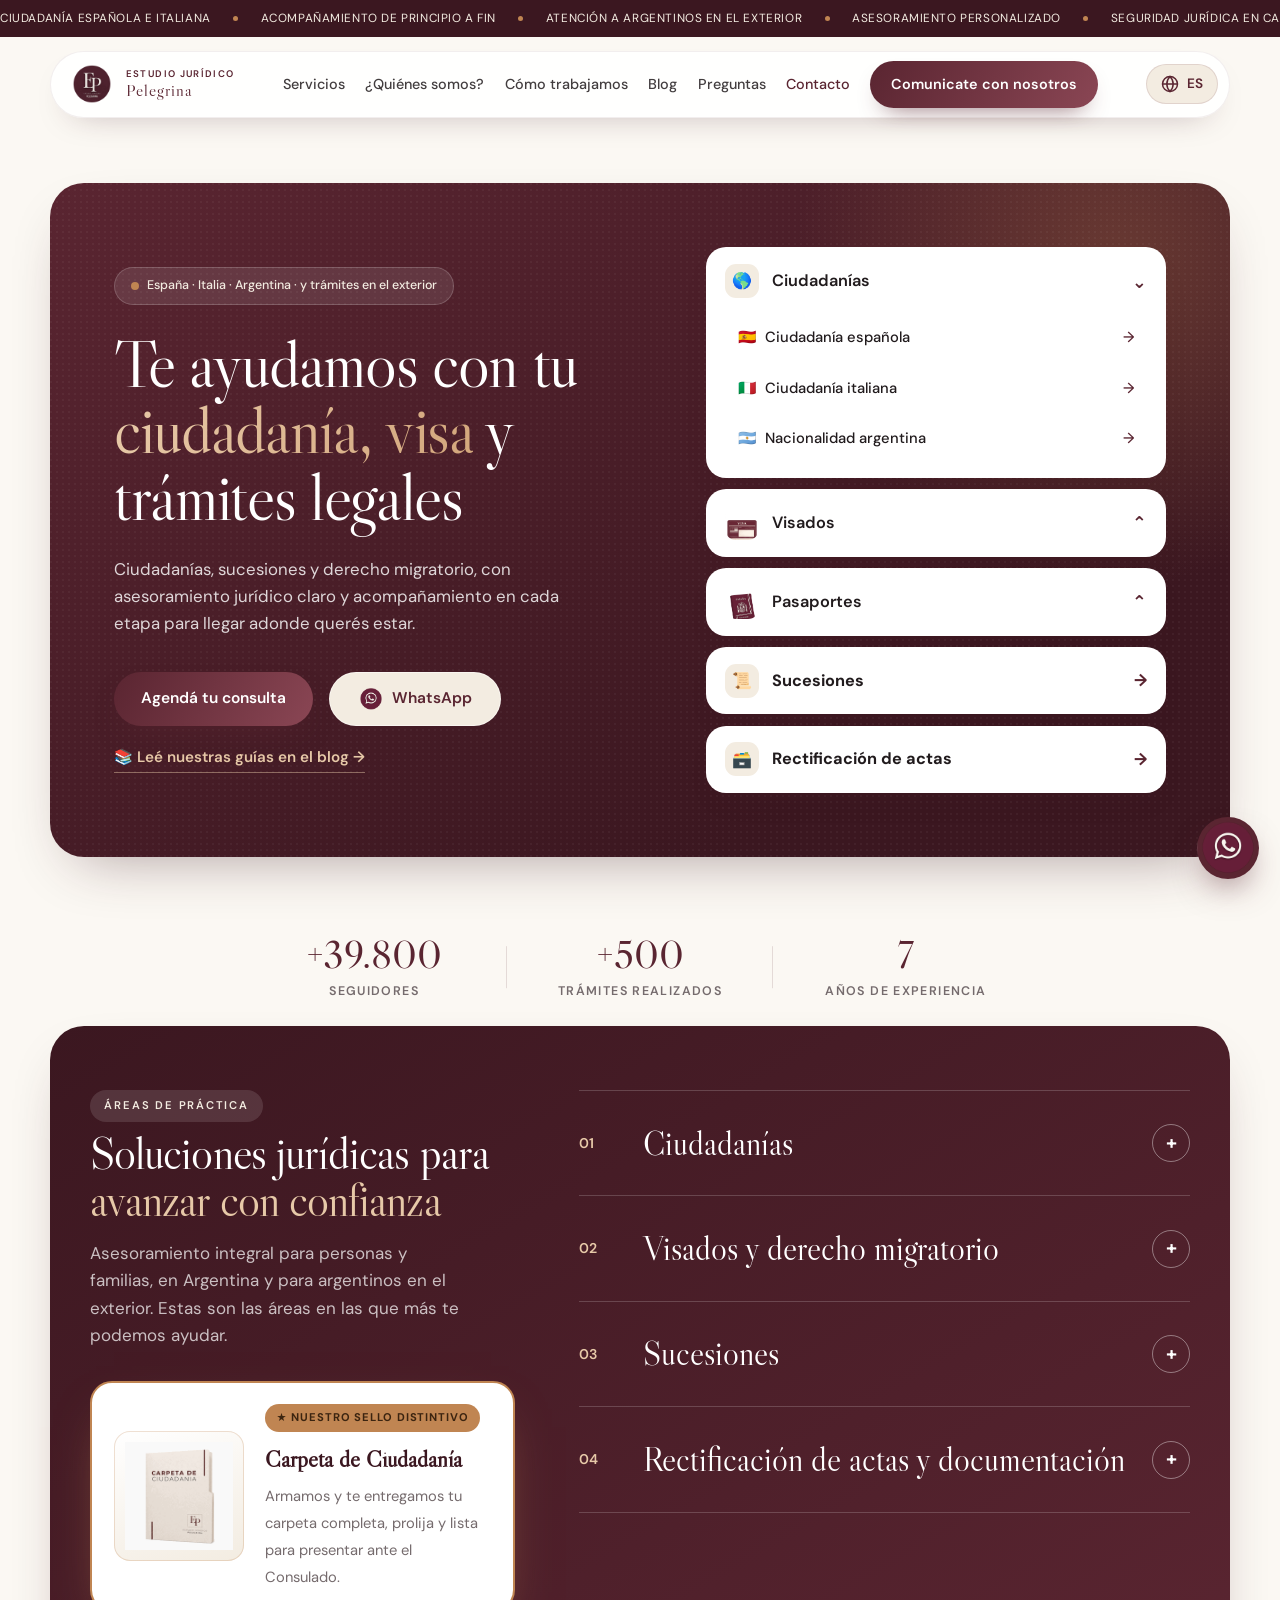
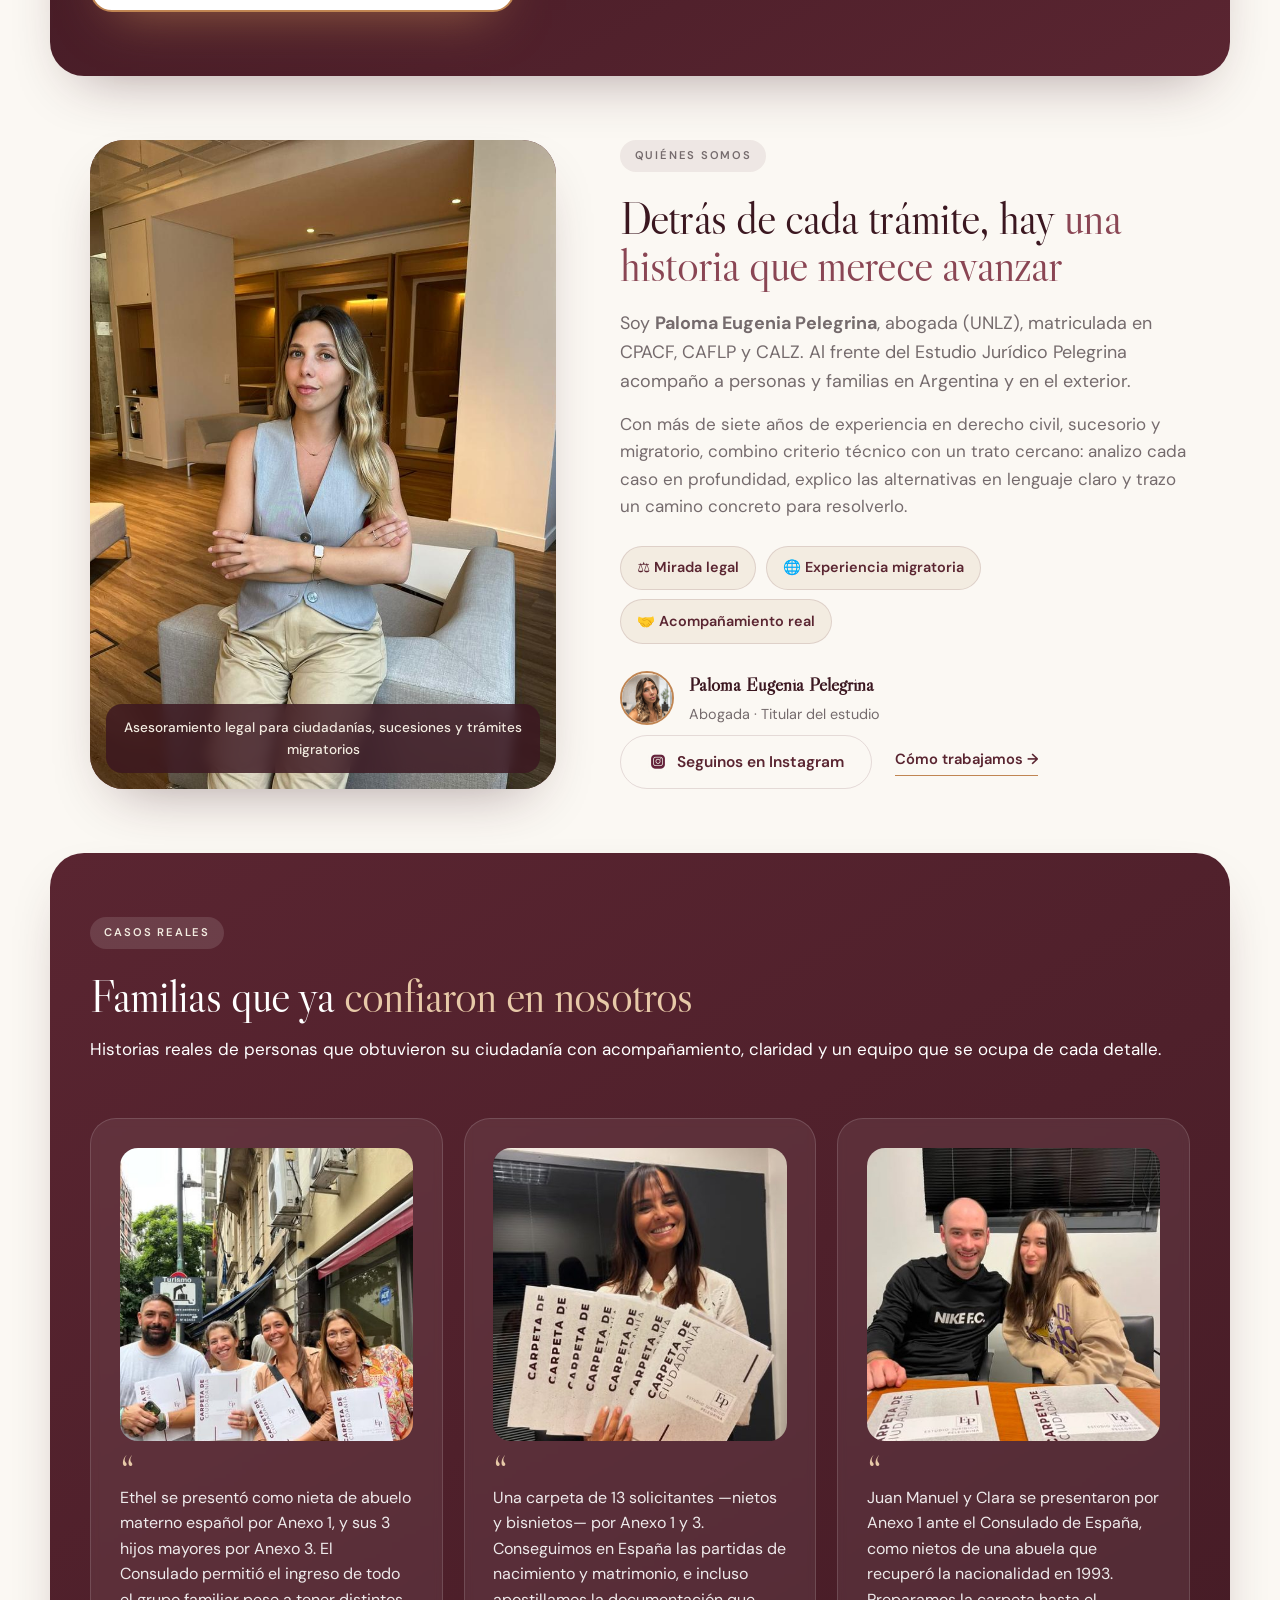
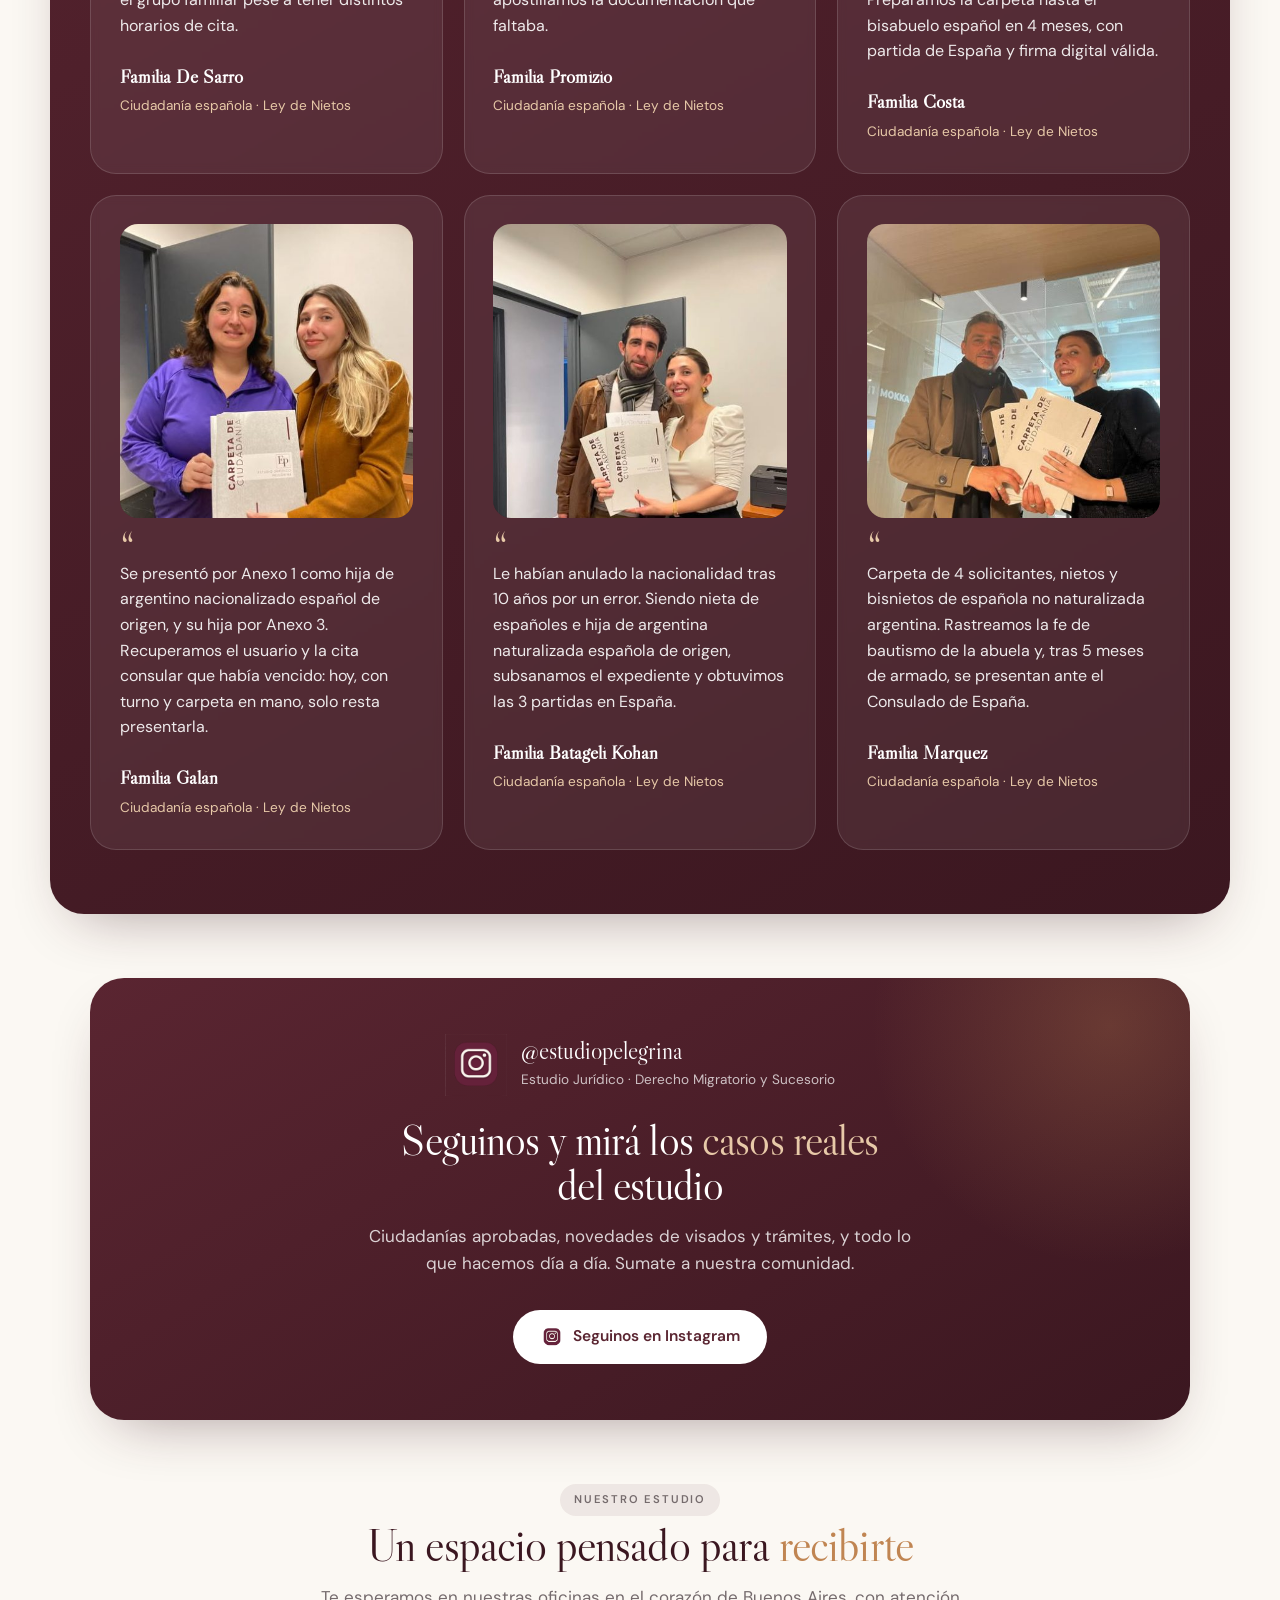
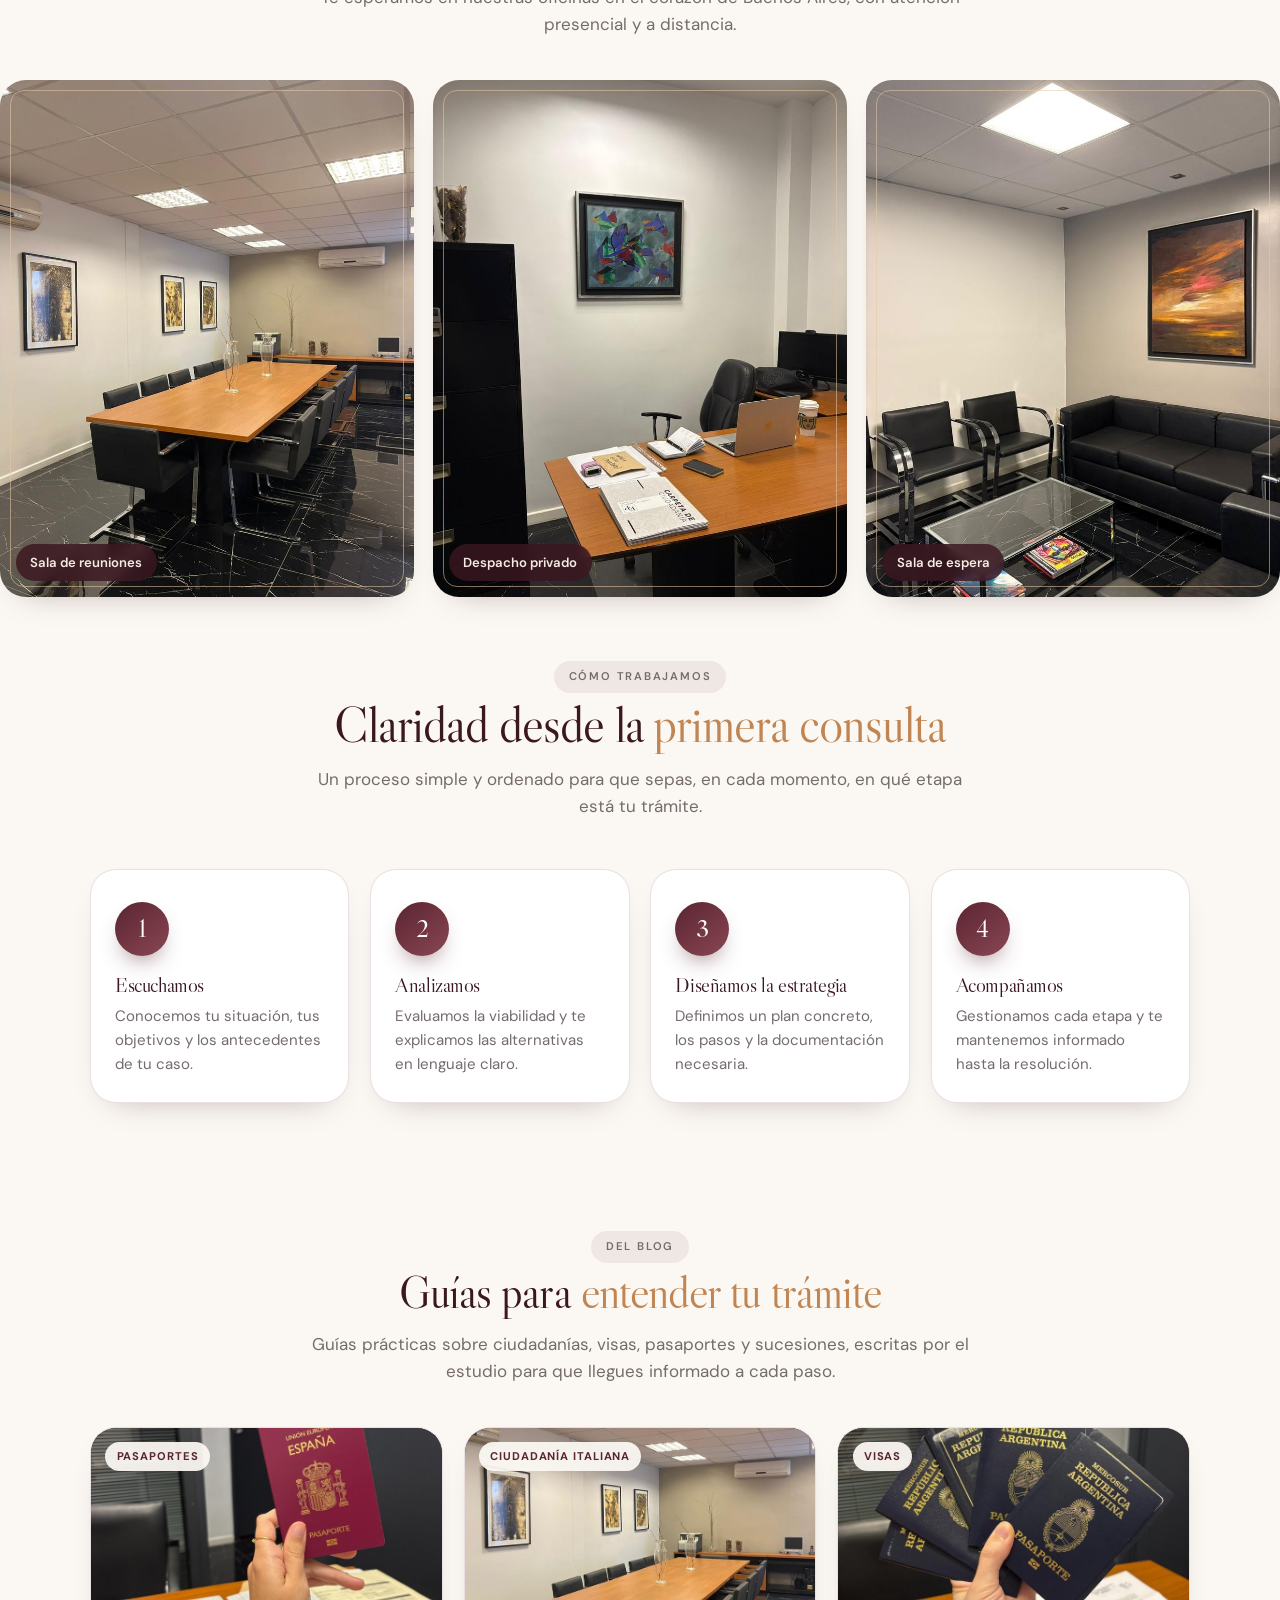
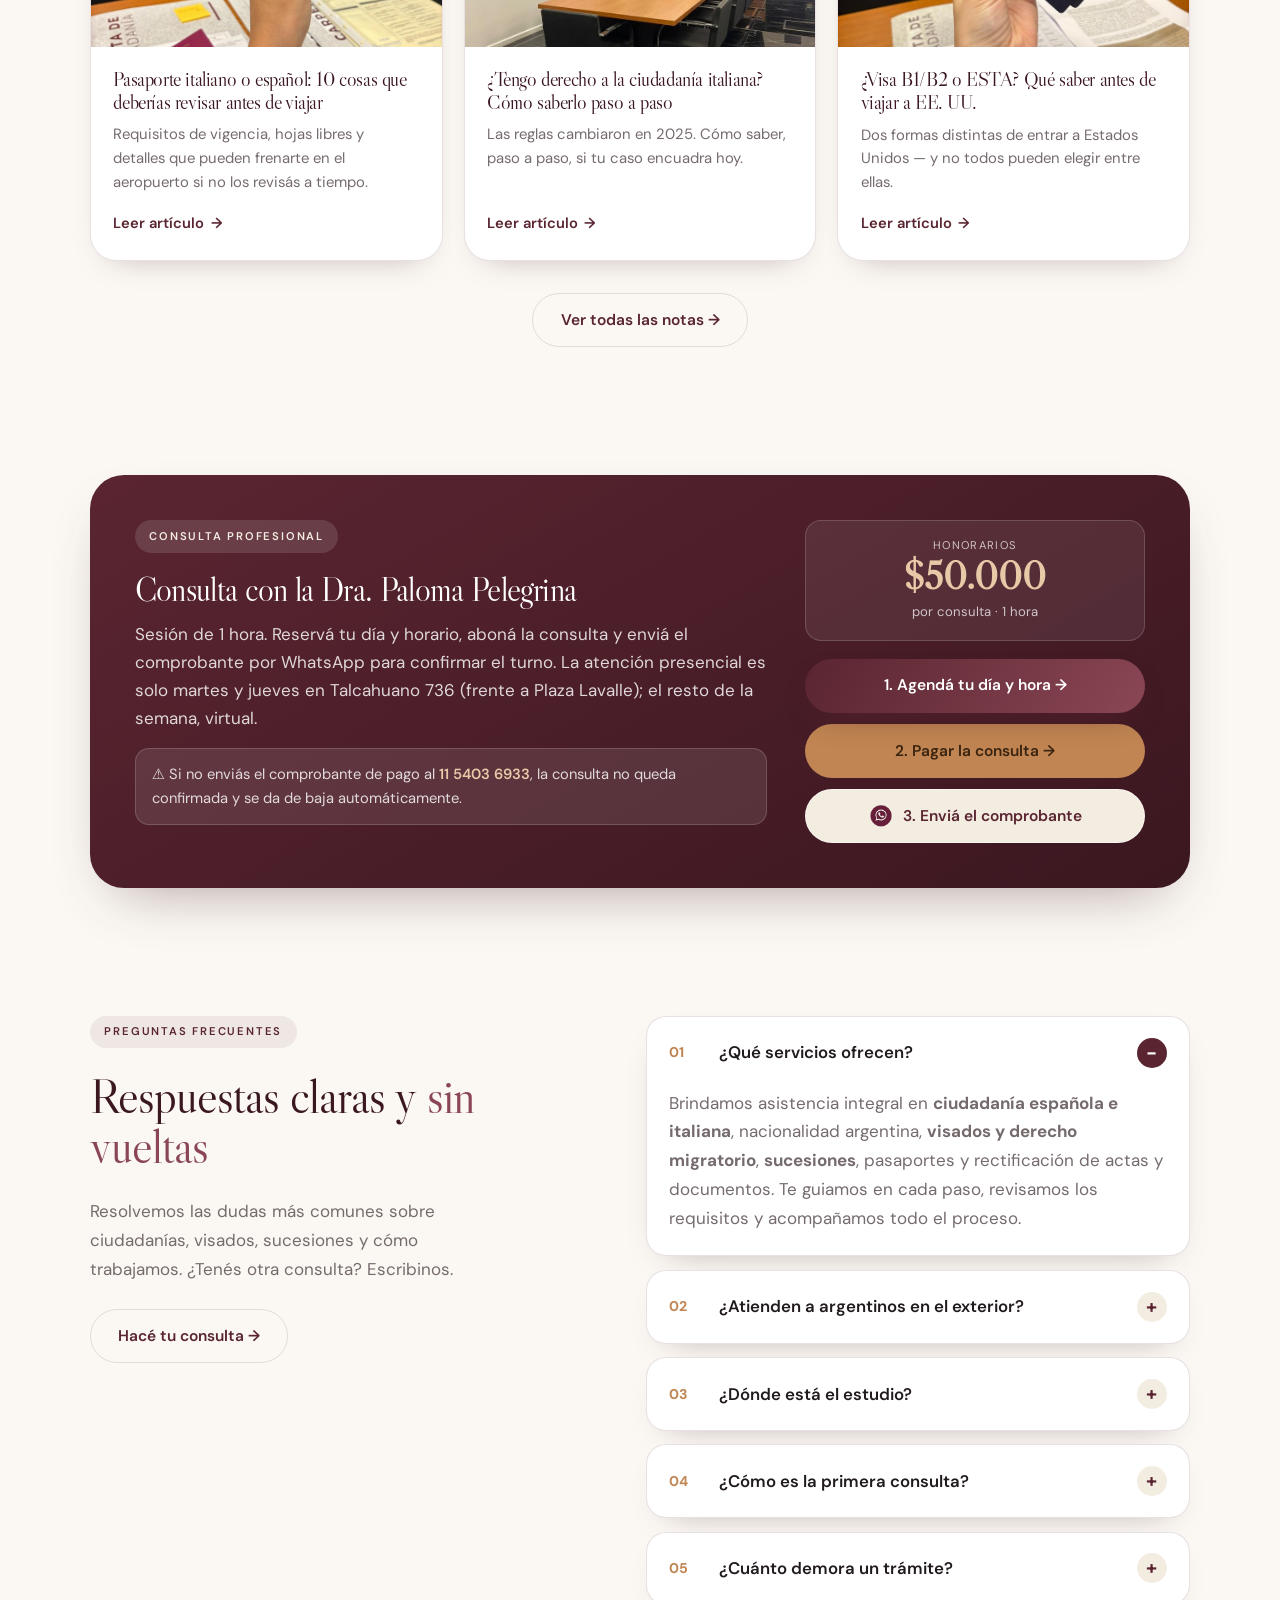
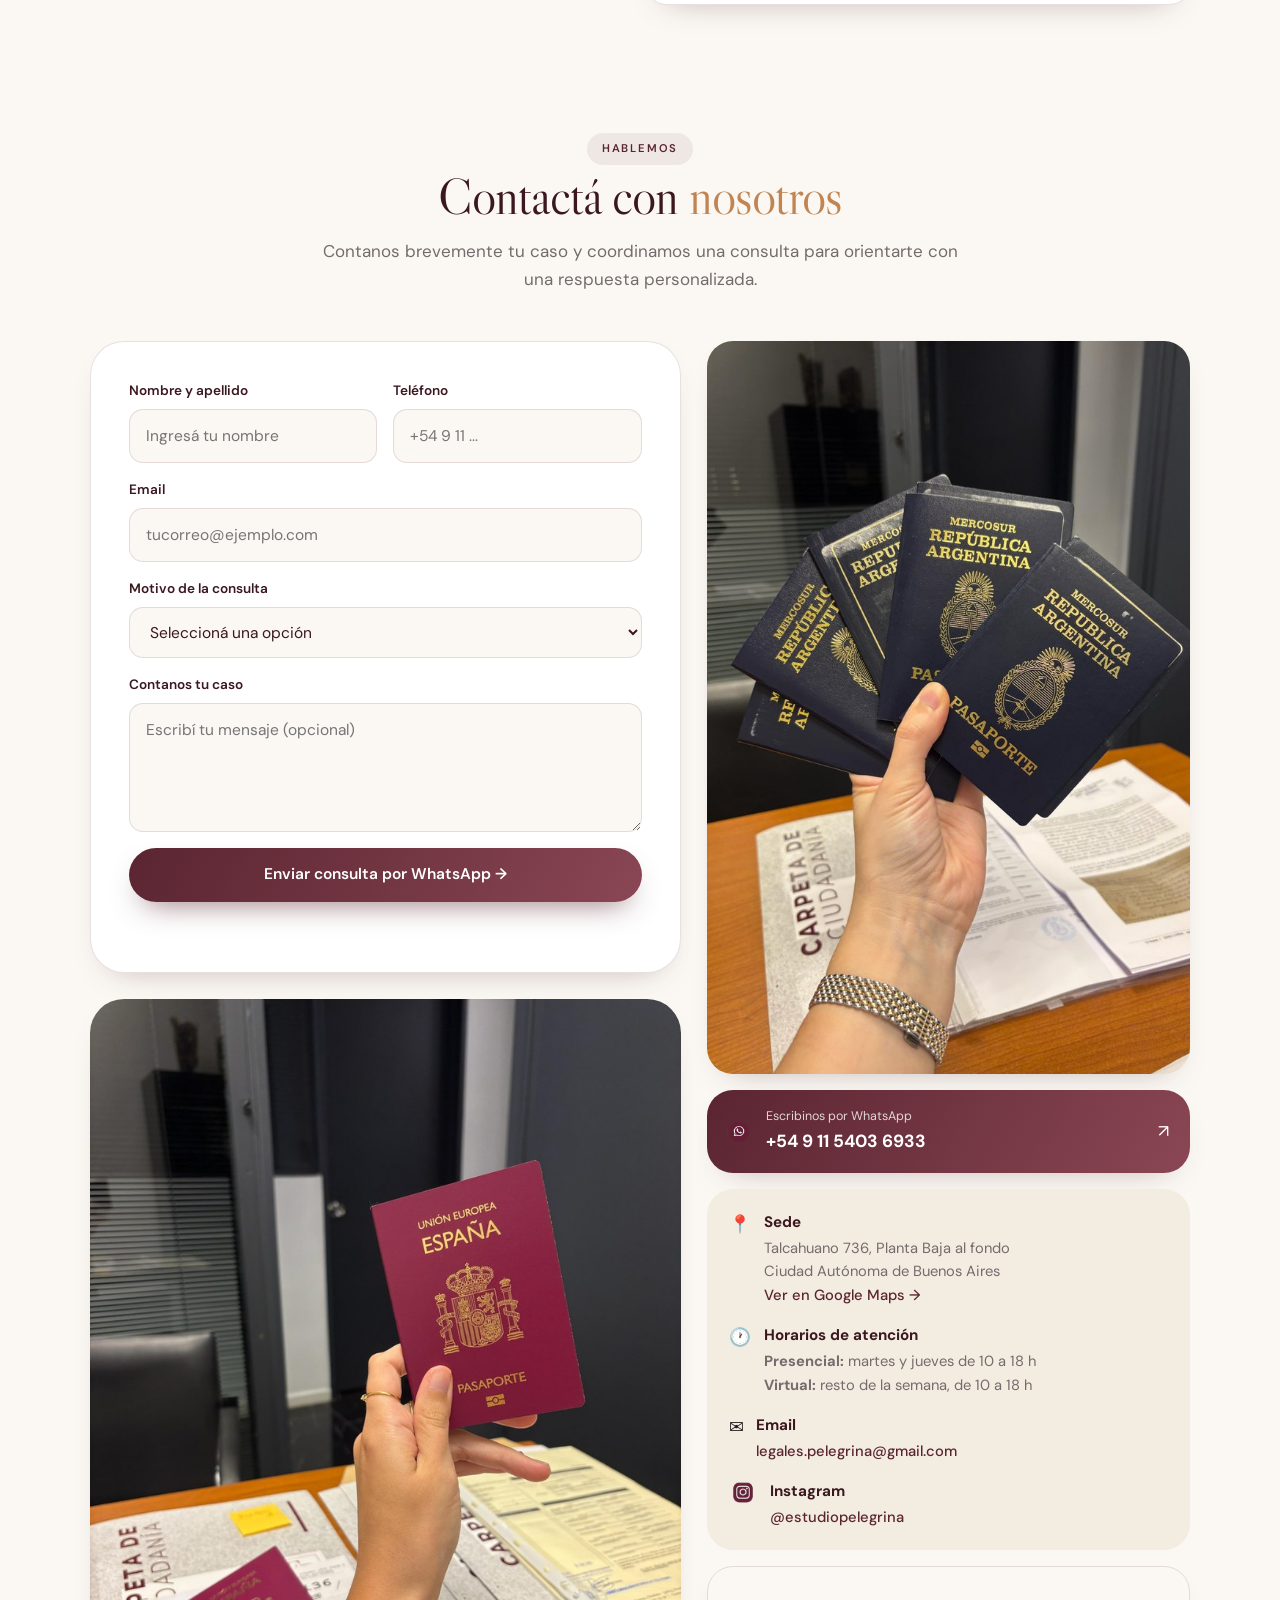
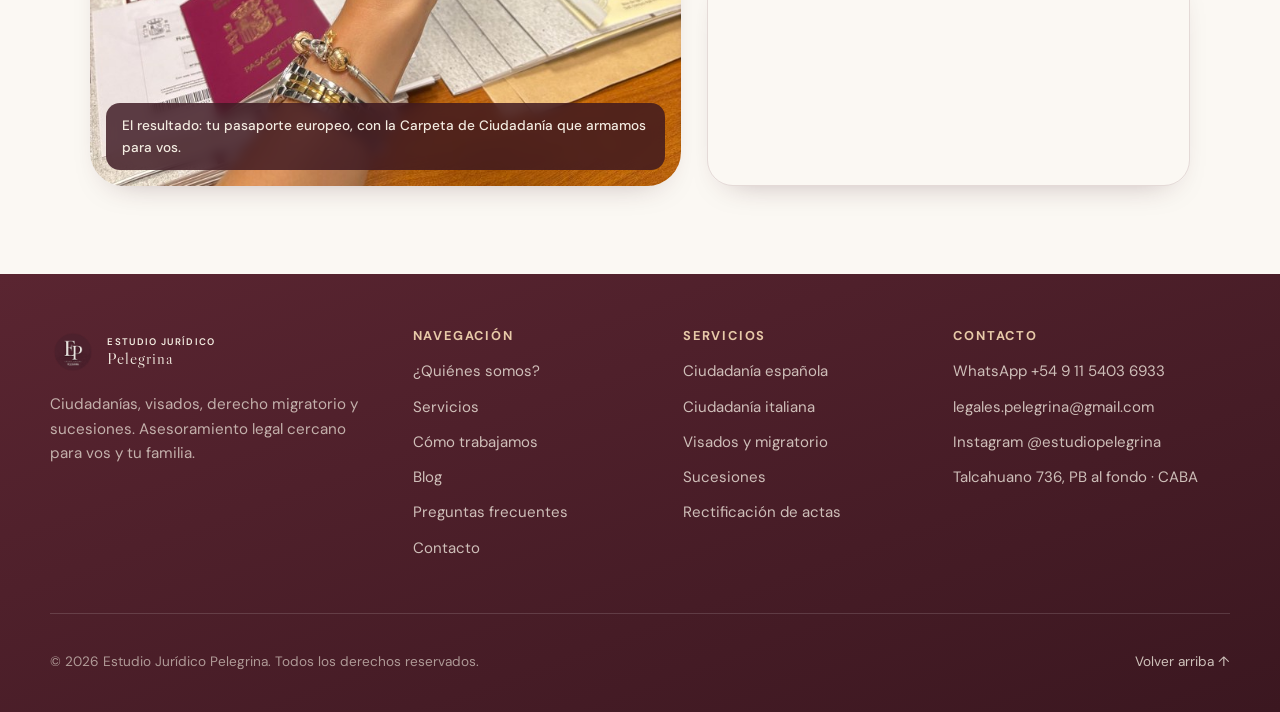
==== commit 0dca72bd: "Efectos elegantes en las imágenes de todo el sitio Entrada cinematográfica (funciona también en el t" ====
--- a/index.html
+++ b/index.html
@@ -63,7 +63,7 @@
   <link rel="preconnect" href="https://fonts.googleapis.com">
   <link rel="preconnect" href="https://fonts.gstatic.com" crossorigin>
   <link href="https://fonts.googleapis.com/css2?family=DM+Sans:opsz,wght@9..40,400;9..40,500;9..40,600;9..40,700&family=Libre+Caslon+Display&display=swap" rel="stylesheet">
-  <link rel="stylesheet" href="styles.css?v=17">
+  <link rel="stylesheet" href="styles.css?v=18">
   <link rel="stylesheet" href="responsive.css?v=17">
 </head>
 <body>
--- a/styles.css
+++ b/styles.css
@@ -424,9 +424,30 @@
 .nav-shell{transition:box-shadow .35s ease,background .35s ease}
 .nav-wrap.scrolled{padding-top:.45rem;padding-bottom:.45rem}
 .nav-wrap.scrolled .nav-shell{box-shadow:0 18px 44px -20px rgba(59,23,32,.55);background:rgba(255,255,255,.96)}
+/* ===== EFECTOS DE IMAGEN ===== */
+/* Entrada cinematográfica: la foto llega con un zoom y color suaves
+   que se asientan cuando el bloque entra en pantalla (usa .reveal/.visible) */
+.about-media .about-media-main img,
+figure.reveal img,
+.hb-card .hb-media img,
+.testi-card .testi-photo img{transform:scale(1.09);filter:saturate(.7) brightness(.97);transition:transform 1.4s cubic-bezier(.2,.65,.3,1),filter 1.2s ease}
+.about-media.visible .about-media-main img,
+figure.reveal.visible img,
+.hb-card.visible .hb-media img,
+.testi-card.visible .testi-photo img{transform:scale(1);filter:none}
+/* Los zooms al pasar el mouse siguen funcionando después de asentarse */
+.gallery-grid figure.visible:hover img{transform:scale(1.06)}
+.hb-card.visible:hover .hb-media img{transform:scale(1.05)}
+.about-media.visible:hover .about-media-main img{transform:scale(1.03)}
+
+/* Marco dorado interior en las fotos de la galería */
+.gallery-grid figure::before{content:"";position:absolute;inset:10px;border:1px solid rgba(231,201,168,.55);border-radius:14px;z-index:2;pointer-events:none;transition:inset .35s ease,border-color .35s ease}
+.gallery-grid figure:hover::before{inset:7px;border-color:rgba(231,201,168,.85)}
+
 /* Accesibilidad */
 @media (prefers-reduced-motion:reduce){
   .hero h1 em,.hero-pill i{animation:none}
   .btn-primary::after,.nav-cta::after{display:none}
   .stat-card::before,.step-card::before,.about-media-main img,.service-list button{transition:none}
+  .about-media .about-media-main img,figure.reveal img,.hb-card .hb-media img,.testi-card .testi-photo img{transform:none;filter:none;transition:none}
 }
